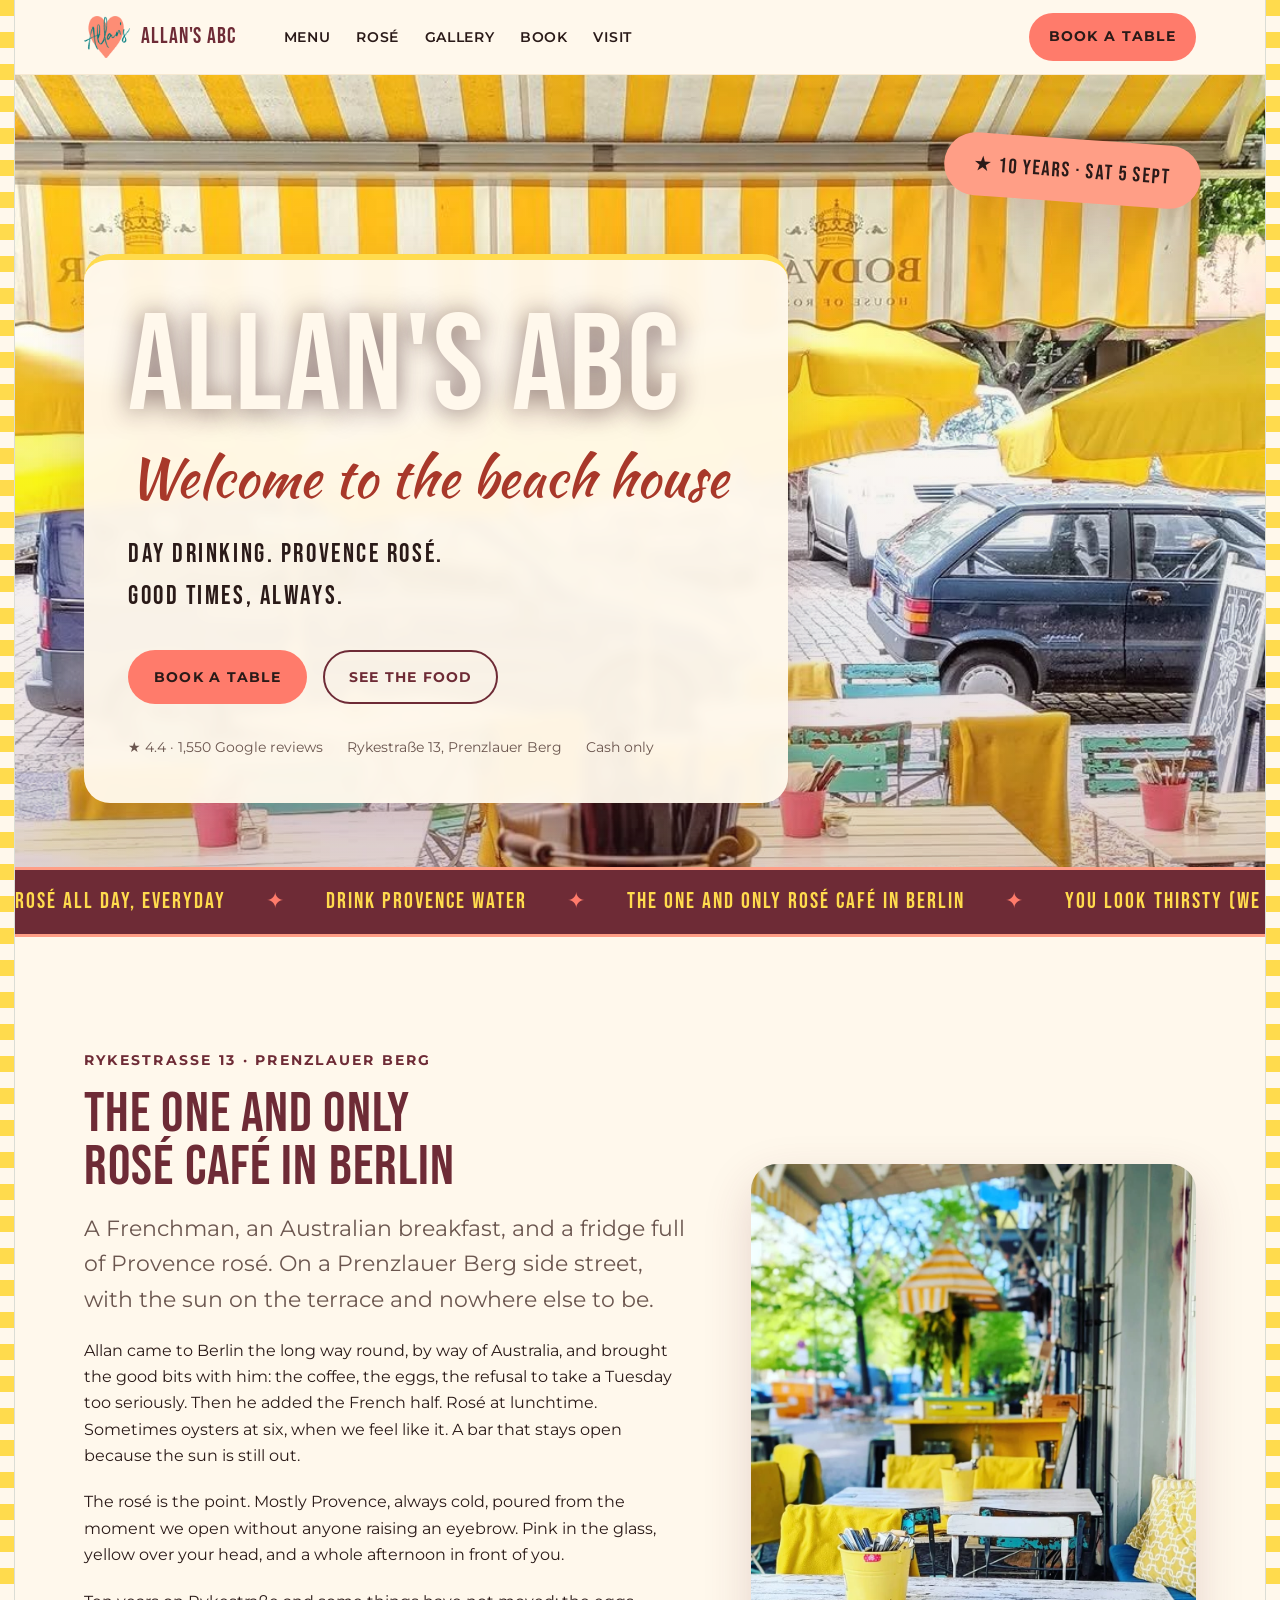
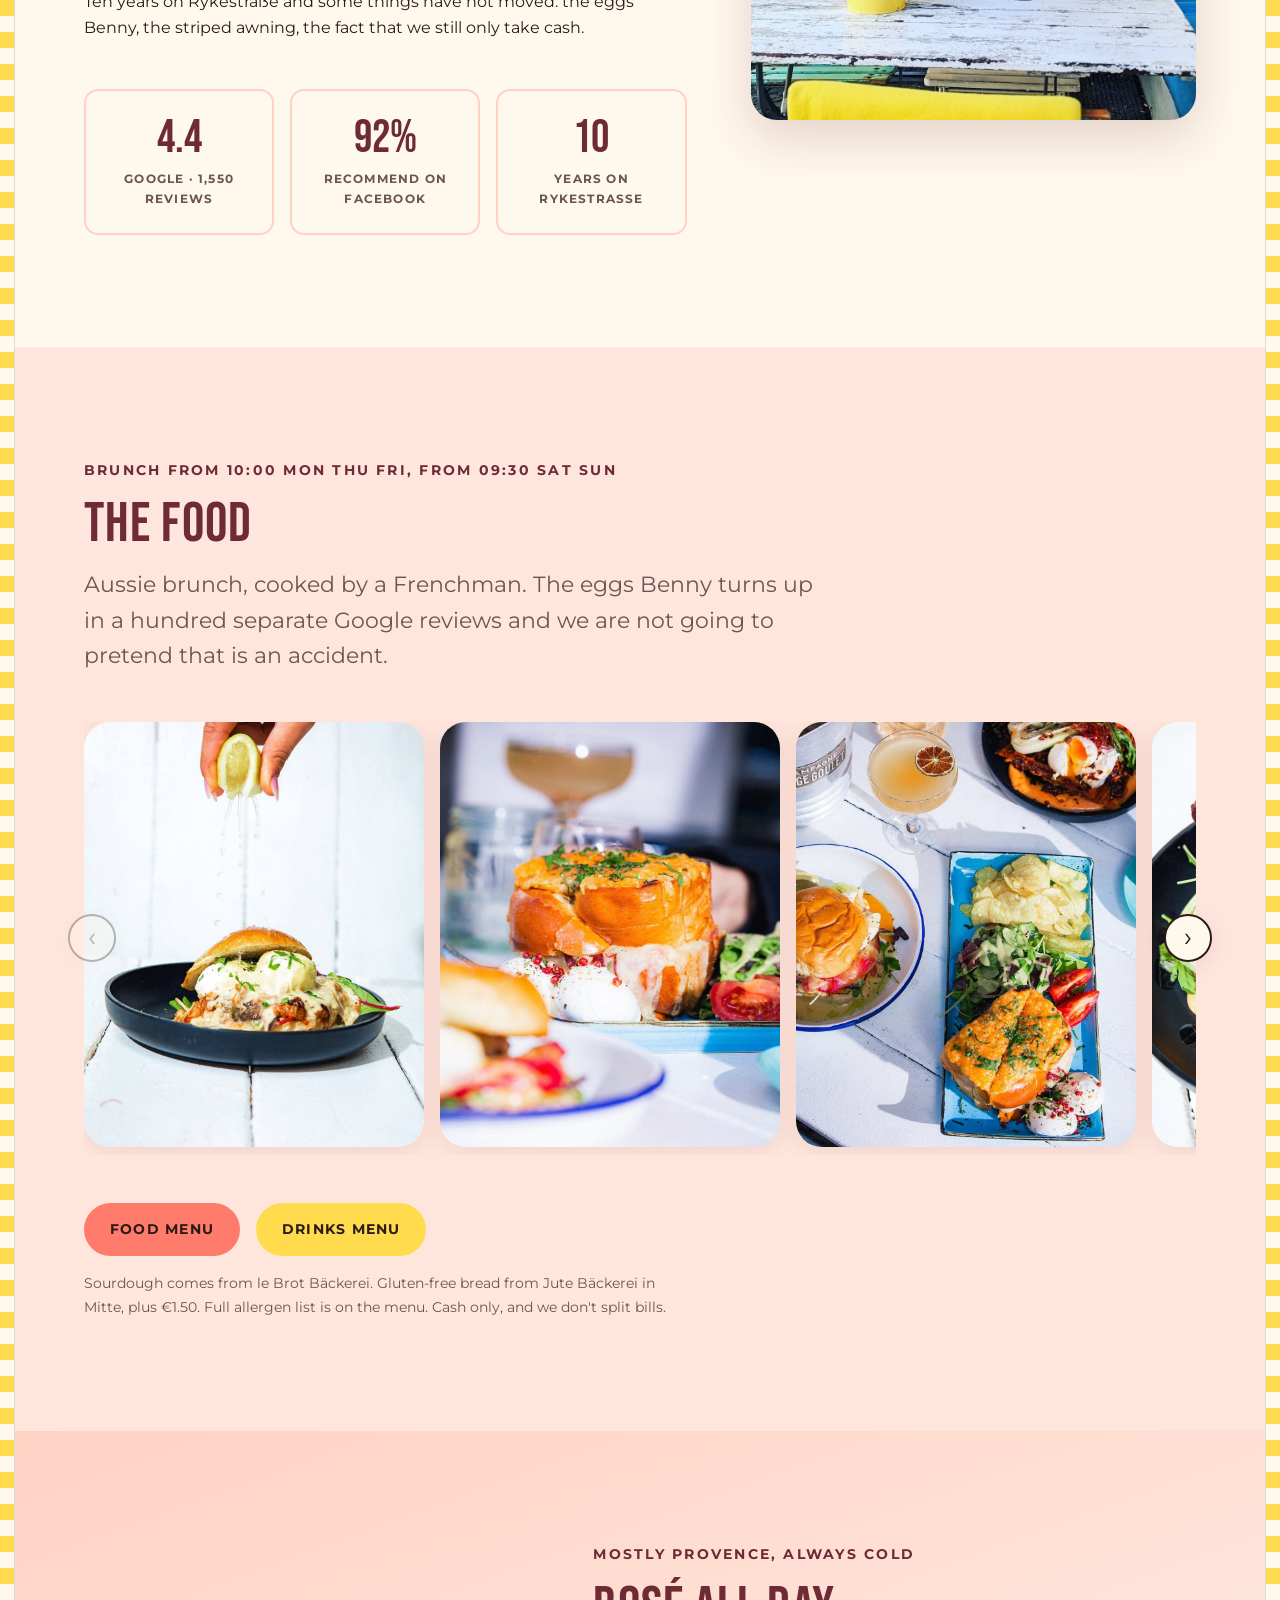
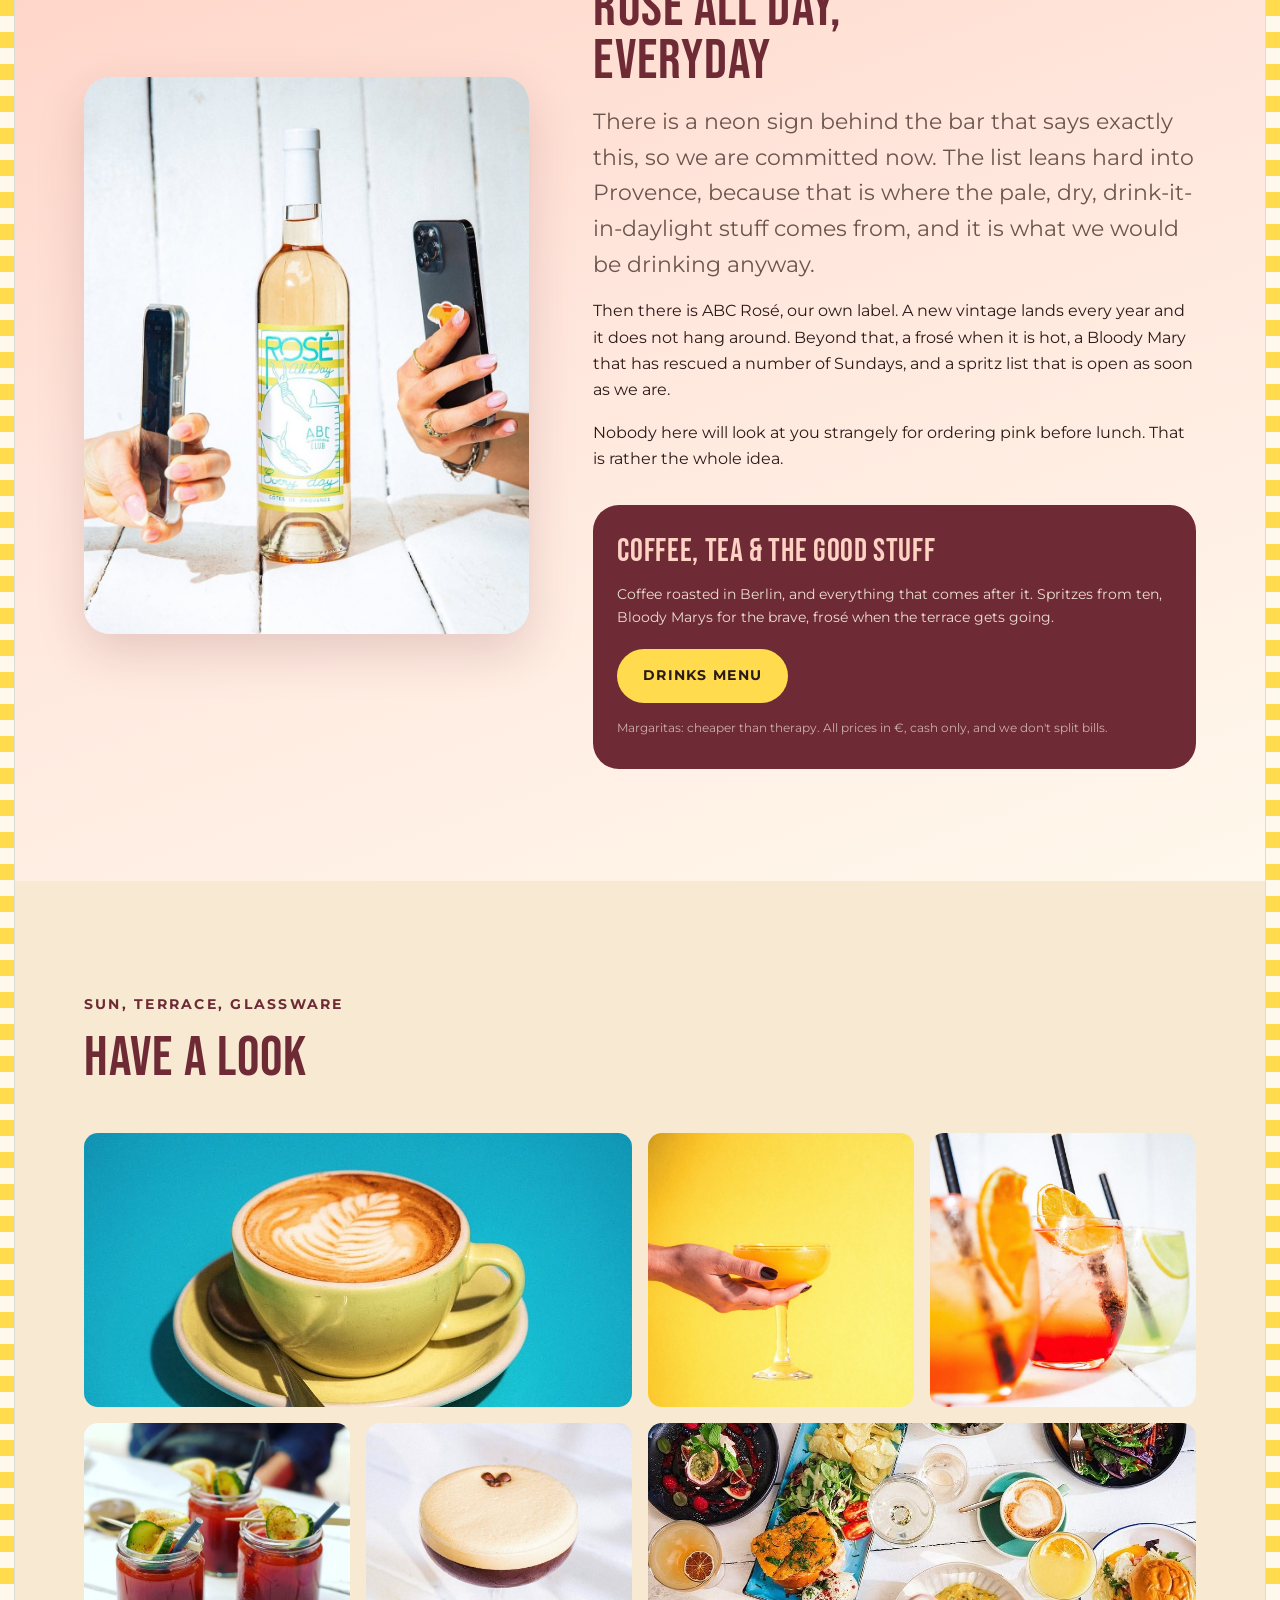
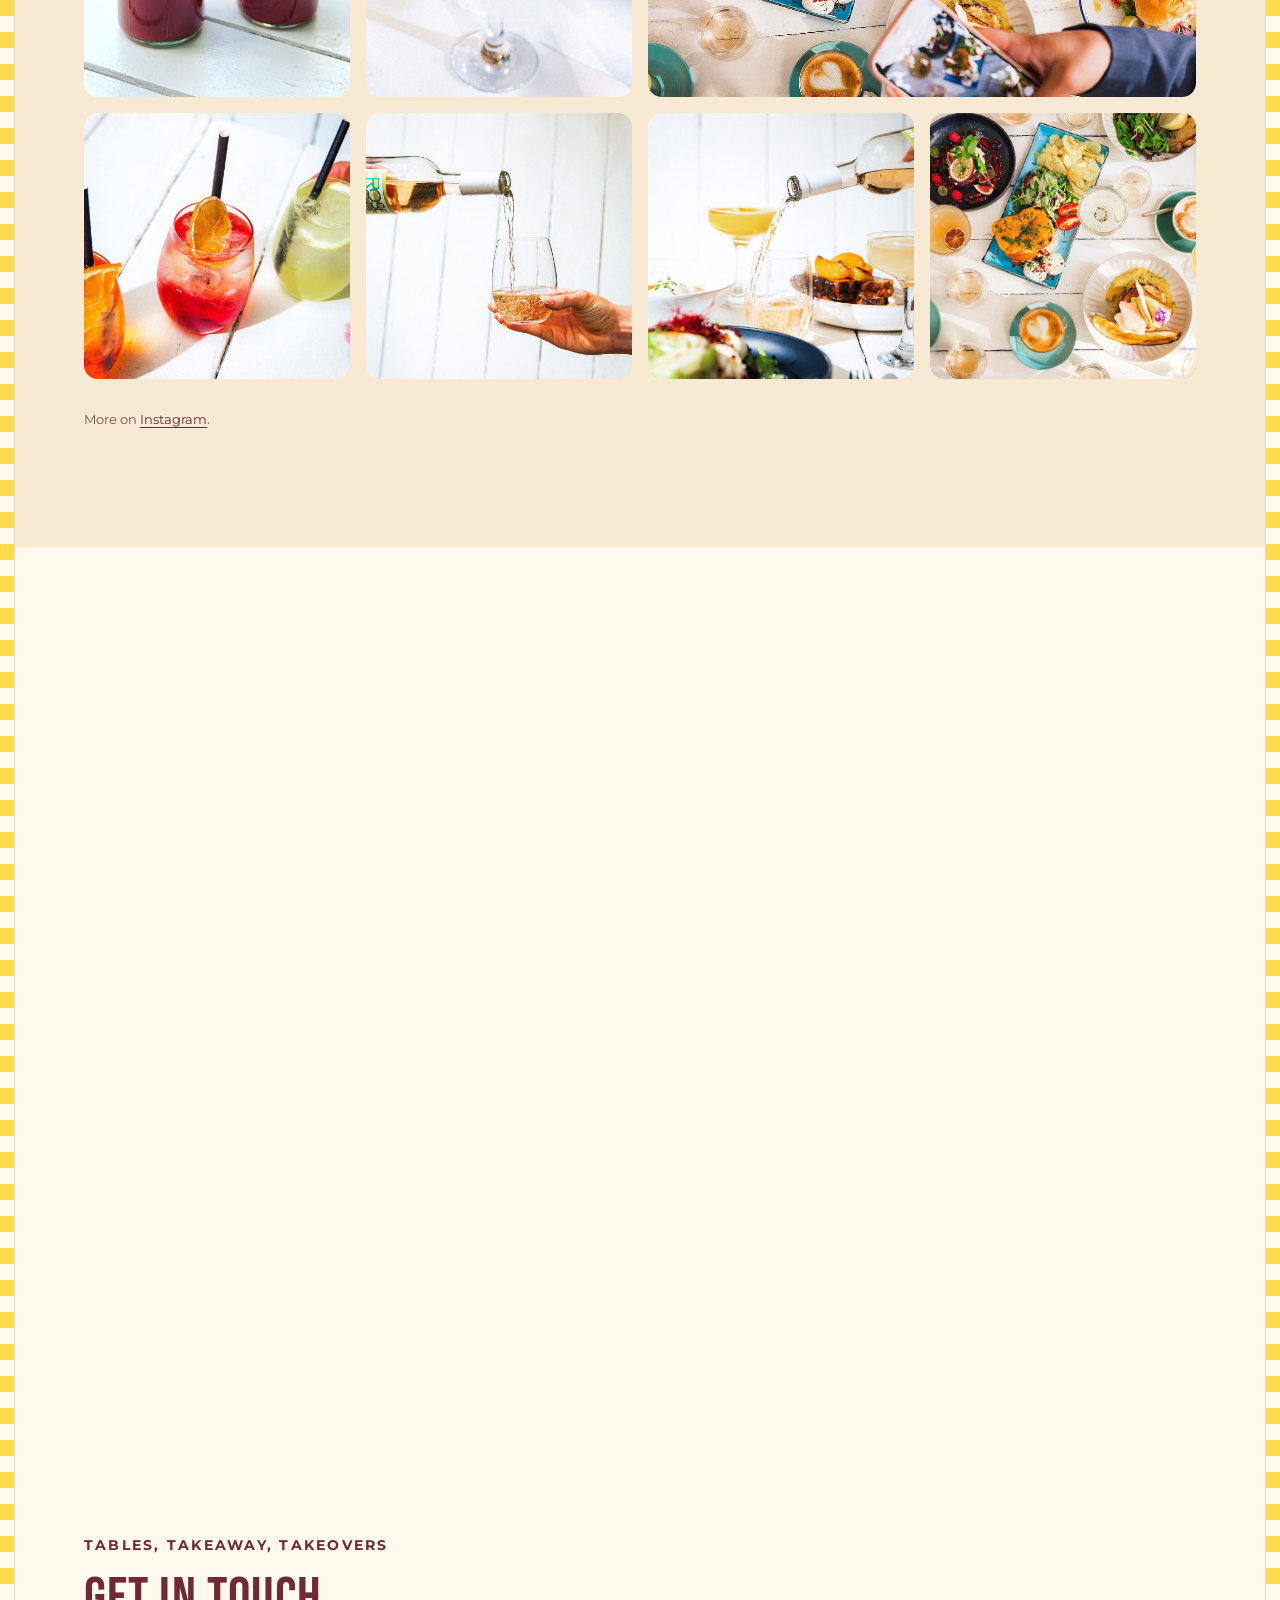
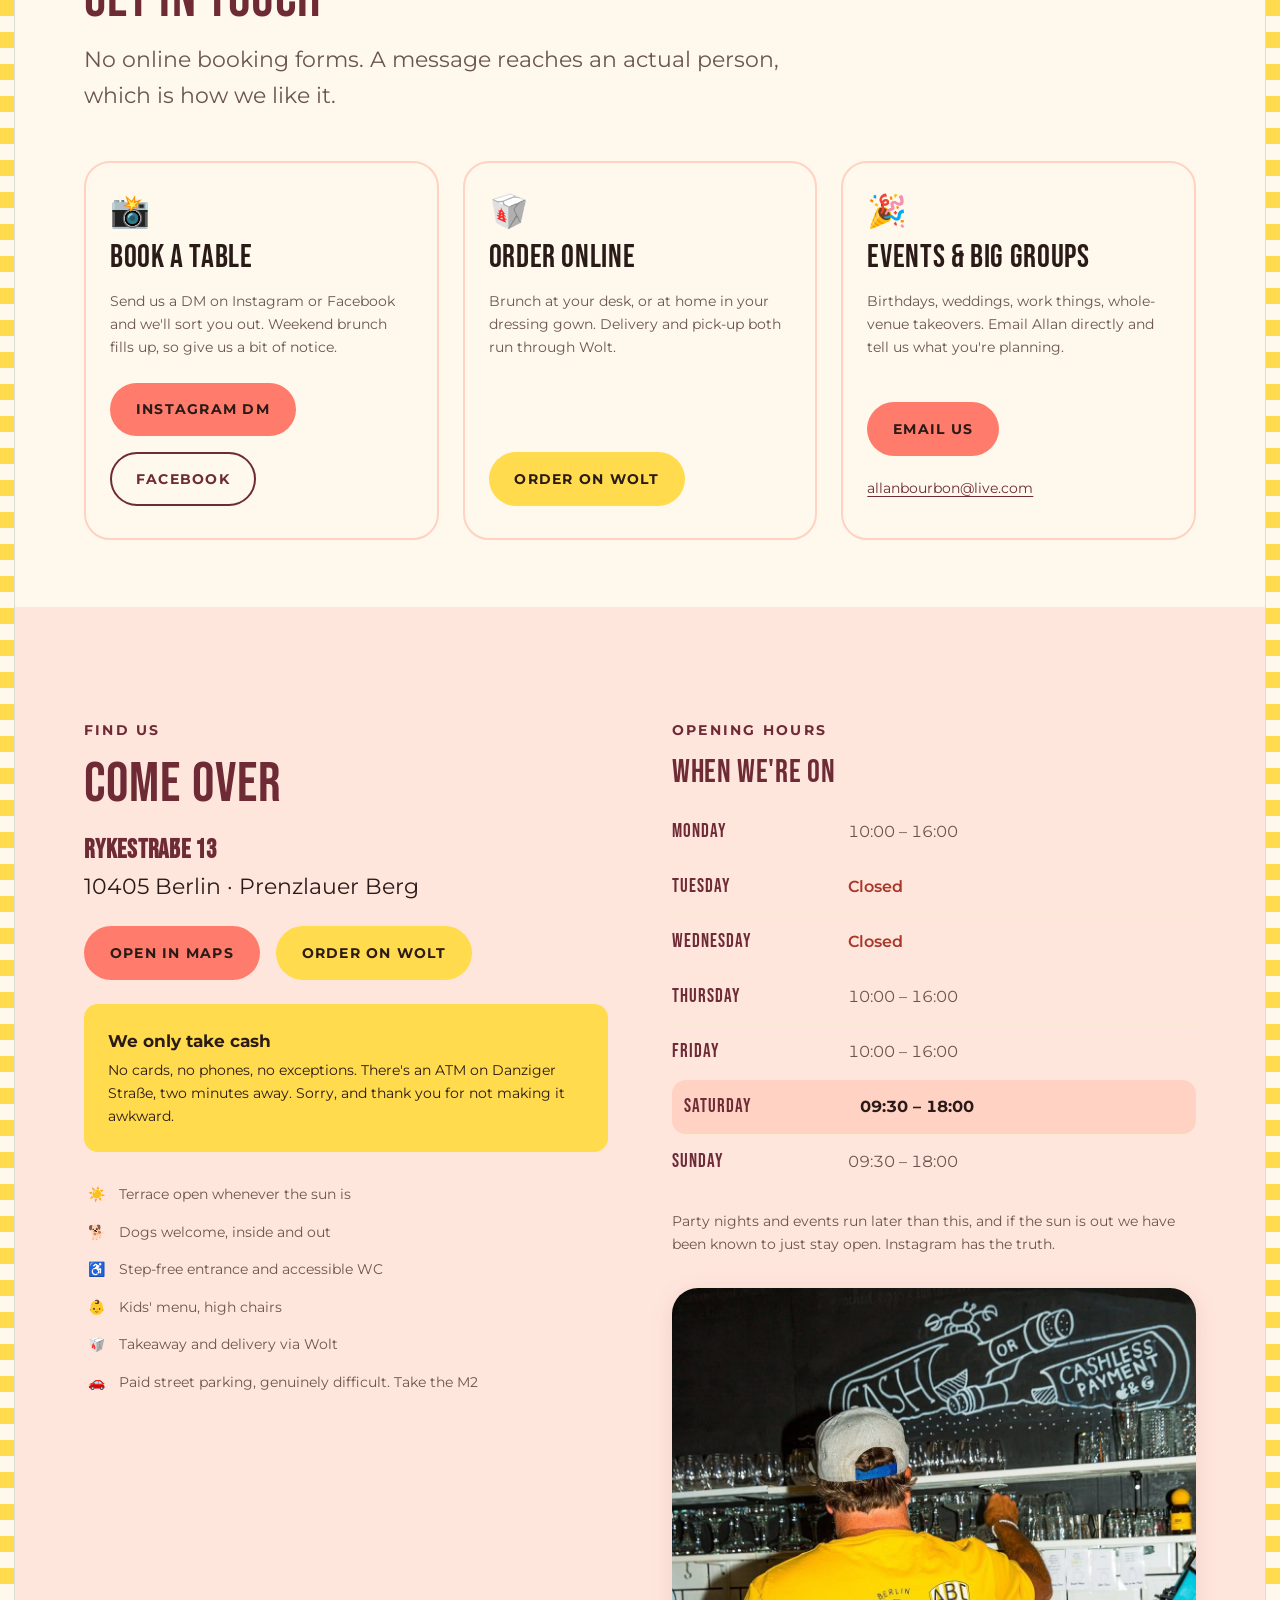
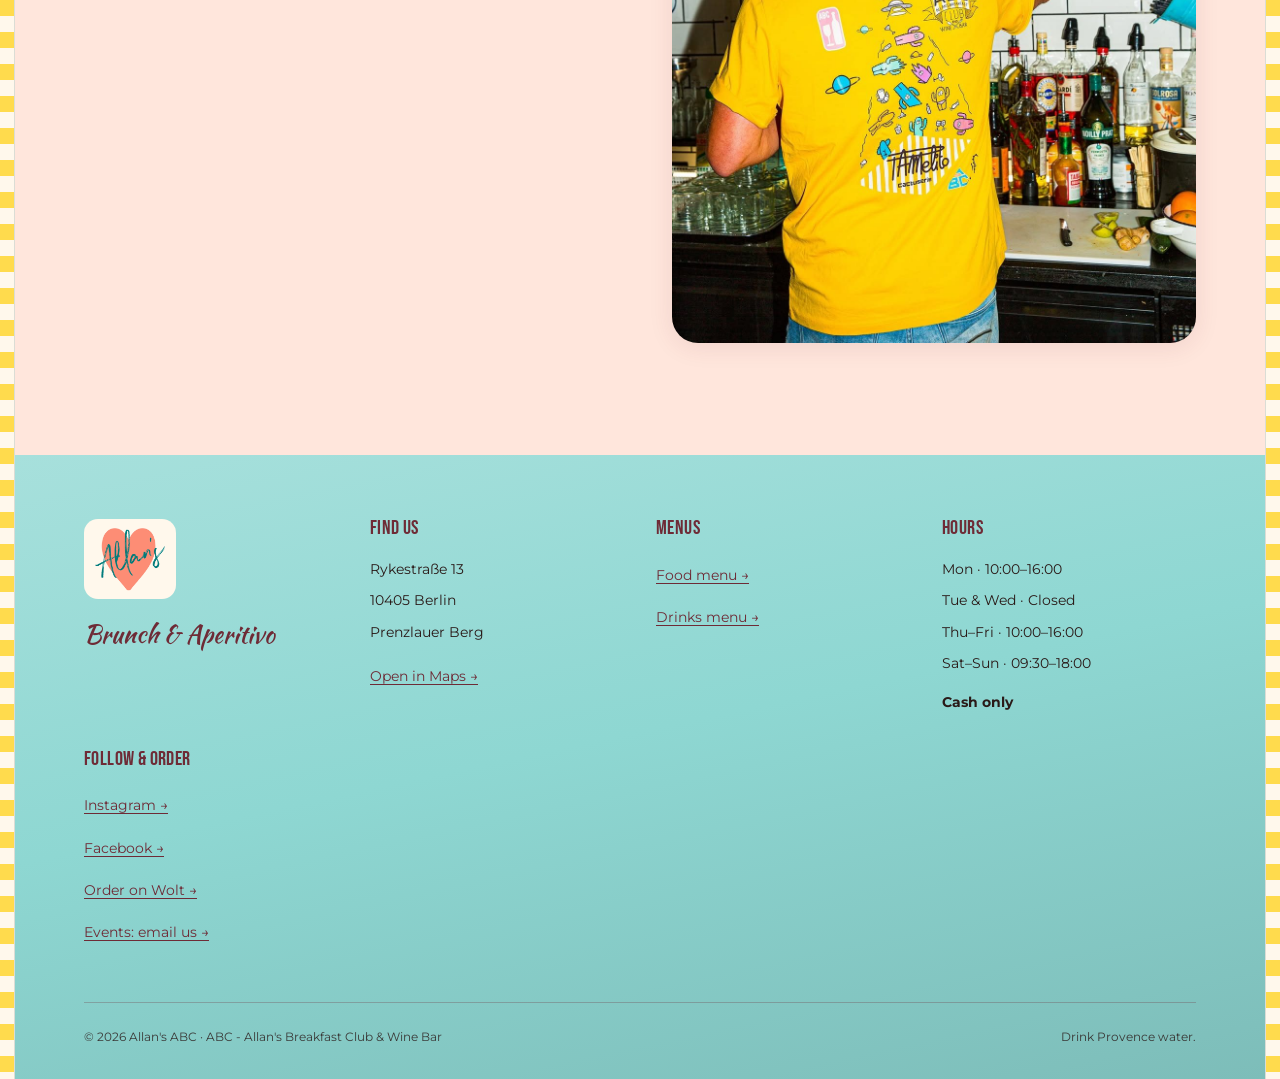
==== site/index.html @ 32c9a0b8 "Keep the events email out of the HTML, and drop the cash-notice emoji The address appeared four time" ====
<!DOCTYPE html>
<html lang="en">
<head>
<meta charset="utf-8">
<meta name="viewport" content="width=device-width, initial-scale=1">
<title>Allan&#39;s ABC · Brunch &amp; Aperitivo, Prenzlauer Berg Berlin</title>
<meta name="description" content="Aussie brunch, French apéro and rosé all day on Rykestraße 13, Prenzlauer Berg. Ten years in Berlin. Bookings via Instagram. Cash only.">
<link rel="canonical" href="https://allansabc.com/">

<meta property="og:type" content="restaurant">
<meta property="og:site_name" content="Allan&#39;s ABC">
<meta property="og:title" content="Allan&#39;s ABC · Brunch &amp; Aperitivo, Berlin">
<meta property="og:description" content="Day drinking. Provence rosé. Good times, always. Rykestraße 13, Prenzlauer Berg.">
<meta property="og:url" content="https://allansabc.com/">
<meta property="og:image" content="https://allansabc.com/assets/img/hero-terrace.jpg">
<meta property="og:locale" content="en_GB">
<meta name="twitter:card" content="summary_large_image">
<meta name="theme-color" content="#8ED7D2">

<link rel="icon" href="assets/logo/favicon.svg" type="image/svg+xml">
<link rel="apple-touch-icon" href="assets/logo/allans-heart-logo.png">

<link rel="preconnect" href="https://fonts.googleapis.com">
<link rel="preconnect" href="https://fonts.gstatic.com" crossorigin>
<link href="https://fonts.googleapis.com/css2?family=Bebas+Neue&family=Kaushan+Script&family=Montserrat:wght@400;600;700&display=swap" rel="stylesheet">

<link rel="stylesheet" href="css/tokens.css">
<link rel="stylesheet" href="css/patterns.css">
<link rel="stylesheet" href="css/main.css">

<!-- Must run before first paint: scroll-reveal styles are scoped to .js so the
     page stays fully readable if JavaScript never arrives. -->
<script>document.documentElement.classList.add('js');</script>

<script type="application/ld+json">
{
  "@context": "https://schema.org",
  "@type": "Restaurant",
  "name": "Allan\u0027s ABC",
  "alternateName": "ABC - Allan\u0027s Breakfast Club \u0026 Wine Bar",
  "description": "Aussie brunch culture crossed with French apéro. Café by day, terrace all summer, in Prenzlauer Berg.",
  "url": "https://allansabc.com/",
  "image": "https://allansabc.com/assets/img/hero-terrace.jpg",
  "servesCuisine": ["Brunch", "Australian", "French", "Mediterranean"],
  "priceRange": "€€",
  "paymentAccepted": "Cash",
  "currenciesAccepted": "EUR",
  "address": {
    "@type": "PostalAddress",
    "streetAddress": "Rykestra\u00dfe 13",
    "addressLocality": "Berlin",
    "postalCode": "10405",
    "addressRegion": "Berlin",
    "addressCountry": "DE"
  },
  "geo": { "@type": "GeoCoordinates", "latitude": 52.5364792, "longitude": 13.4209021 },
  "hasMap": "https://maps.app.goo.gl/R2DY5aFTYUW5iwvm7",
  "acceptsReservations": "https://www.instagram.com/allans_abc/",
  "hasMenu": "https://allansabc.com/assets/menus/allans-abc-food-menu.pdf",
  "potentialAction": {
    "@type": "OrderAction",
    "target": {
      "@type": "EntryPoint",
      "urlTemplate": "https://wolt.com/en/deu/berlin/restaurant/abc-allans-breakfast-club-wine-bar",
      "inLanguage": "en",
      "actionPlatform": ["http://schema.org/DesktopWebPlatform", "http://schema.org/MobileWebPlatform"]
    },
    "deliveryMethod": ["http://purl.org/goodrelations/v1#DeliveryModeOwnFleet", "http://purl.org/goodrelations/v1#DeliveryModePickUp"]
  },
  "sameAs": ["https://www.instagram.com/allans_abc/", "https://www.facebook.com/allansbreakfastclub/"],
  "aggregateRating": {
    "@type": "AggregateRating",
    "ratingValue": "4.4",
    "reviewCount": "1550",
    "bestRating": "5"
  },
  "openingHoursSpecification": [
    { "@type": "OpeningHoursSpecification", "dayOfWeek": "Monday", "opens": "10:00", "closes": "16:00" },
    { "@type": "OpeningHoursSpecification", "dayOfWeek": "Thursday", "opens": "10:00", "closes": "16:00" },
    { "@type": "OpeningHoursSpecification", "dayOfWeek": "Friday", "opens": "10:00", "closes": "16:00" },
    { "@type": "OpeningHoursSpecification", "dayOfWeek": "Saturday", "opens": "09:30", "closes": "18:00" },
    { "@type": "OpeningHoursSpecification", "dayOfWeek": "Sunday", "opens": "09:30", "closes": "18:00" }
  ],
  "amenityFeature": [
    { "@type": "LocationFeatureSpecification", "name": "Outdoor seating", "value": true },
    { "@type": "LocationFeatureSpecification", "name": "Wheelchair accessible", "value": true },
    { "@type": "LocationFeatureSpecification", "name": "Dogs allowed", "value": true }
  ]
}
</script>
</head>

<body>
<a class="skip-link" href="#main">Skip to content</a>


<!-- ============================ HEADER ============================ -->
<header class="header" id="site-header">
  <div class="wrap header__inner">
    <a class="header__logo" href="#top" aria-label="Allan&#39;s ABC, home">
      <img src="assets/logo/allans-heart-logo.png" alt="" width="46" height="41">
      <span class="header__logo-text">Allan&#39;s ABC</span>
    </a>

    <nav class="header__nav" aria-label="Main">
      <ul>
        <li><a href="#brunch">Menu</a></li>
        <li><a href="#rose">Rosé</a></li>
        <li><a href="#gallery">Gallery</a></li>
        <li><a href="#book">Book</a></li>
        <li><a href="#visit">Visit</a></li>
      </ul>
    </nav>

    <button class="nav-toggle" type="button" aria-expanded="false" aria-controls="mobile-nav">
      <span></span>
      <span class="visually-hidden">Menu</span>
    </button>

    <div class="header__cta">
      <a class="btn btn--primary" href="https://www.instagram.com/allans_abc/" target="_blank" rel="noopener">
        <span class="cta-long">Book a table</span><span class="cta-short" aria-hidden="true">Book</span>
      </a>
    </div>
  </div>

  <nav class="mobile-nav" id="mobile-nav" aria-label="Mobile">
    <div class="wrap">
      <ul>
        <li><a href="#brunch">Menu</a></li>
        <li><a href="#rose">Rosé</a></li>
        <li><a href="#gallery">Gallery</a></li>
        <li><a href="#book">Book</a></li>
        <li><a href="#visit">Visit</a></li>
      </ul>
    </div>
  </nav>
</header>

<main id="main">
<span id="top"></span>

<!-- ============================ HERO ============================ -->
<section class="hero">
  <div class="hero__media">
    <img src="assets/img/hero-terrace.jpg" alt="Yellow-and-white parasols over the pavement terrace on a bright day" fetchpriority="high">
  </div>

  <div class="wrap hero__inner">
    <p class="hero__badge">★ 10 years · Sat 5 Sept</p>
    <div class="hero__panel">
      <h1 class="hero__title">Allan&#39;s ABC</h1>
      <p class="hero__script">Welcome to the beach house</p>
      <p class="hero__tagline">Day drinking. Provence rosé.<br>Good times, always.</p>

      <div class="btn-row">
        <a class="btn btn--primary" href="https://www.instagram.com/allans_abc/" target="_blank" rel="noopener">Book a table</a>
        <a class="btn btn--ghost-light" href="assets/menus/allans-abc-food-menu.pdf" target="_blank" rel="noopener">See the food</a>
      </div>

      <p class="hero__meta">
        <span>★ 4.4 · 1,550 Google reviews</span>
        <span>Rykestraße 13, Prenzlauer Berg</span>
        <span>Cash only</span>
      </p>
    </div>
  </div>
</section>

<!-- ============================ MARQUEE ============================ -->
<div class="marquee" aria-hidden="true">
  <div class="marquee__track">
    <span>Rosé all day, everyday</span>
    <span><em>✦</em></span>
    <span>Drink Provence water</span>
    <span><em>✦</em></span>
    <span>The one and only rosé café in Berlin</span>
    <span><em>✦</em></span>
    <span>You look thirsty (we can help)</span>
    <span><em>✦</em></span>
    <span>Day drinking since 2015</span>
    <span><em>✦</em></span>
    <span>Rosé all day, everyday</span>
    <span><em>✦</em></span>
    <span>Drink Provence water</span>
    <span><em>✦</em></span>
    <span>The one and only rosé café in Berlin</span>
    <span><em>✦</em></span>
    <span>You look thirsty (we can help)</span>
    <span><em>✦</em></span>
    <span>Day drinking since 2015</span>
    <span><em>✦</em></span>
  </div>
</div>

<!-- ============================ INTRO ============================ -->
<section class="section" id="about">
  <div class="wrap">
    <div class="intro-grid">
      <div class="intro__body reveal">
        <p class="kicker">Rykestraße 13 · Prenzlauer Berg</p>
        <h2>The one and only<br>rosé café in Berlin</h2>
        <p class="lead" style="margin-top:1rem">A Frenchman, an Australian breakfast, and a fridge full of Provence rosé. On a Prenzlauer Berg side street, with the sun on the terrace and nowhere else to be.</p>
        <p style="margin-top:1.25rem">Allan came to Berlin the long way round, by way of Australia, and brought the good bits with him: the coffee, the eggs, the refusal to take a Tuesday too seriously. Then he added the French half. Rosé at lunchtime. Sometimes oysters at six, when we feel like it. A bar that stays open because the sun is still out.</p>
        <p style="margin-top:1.25rem">The rosé is the point. Mostly Provence, always cold, poured from the moment we open without anyone raising an eyebrow. Pink in the glass, yellow over your head, and a whole afternoon in front of you.</p>
        <p style="margin-top:1.25rem">Ten years on Rykestraße and some things have not moved: the eggs Benny, the striped awning, the fact that we still only take cash.</p>

        <ul class="stats">
          <li class="stat"><span class="stat__num">4.4</span><span class="stat__label">Google · 1,550 reviews</span></li>
          <li class="stat"><span class="stat__num">92%</span><span class="stat__label">Recommend on Facebook</span></li>
          <li class="stat"><span class="stat__num">10</span><span class="stat__label">Years on Rykestraße</span></li>
        </ul>
      </div>

      <figure class="intro__figure reveal">
        <img src="assets/img/exterior-awning.jpg" alt="Yellow chairs and tables set up on the terrace under the trees" loading="lazy">
      </figure>
    </div>
  </div>
</section>

<!-- ============================ MENU ============================ -->
<section class="section section--soft" id="brunch">
  <div class="wrap">
    <div class="section-head reveal">
      <p class="kicker">Brunch from 10:00 Mon Thu Fri, from 09:30 Sat Sun</p>
      <h2>The food</h2>
      <p class="lead">Aussie brunch, cooked by a Frenchman. The eggs Benny turns up in a hundred separate Google reviews and we are not going to pretend that is an accident.</p>
    </div>

    <div class="carousel" data-carousel>
      <button class="carousel__btn carousel__btn--prev" type="button" data-carousel-prev aria-label="Previous photos">
        <span aria-hidden="true">&#8249;</span>
      </button>

      <ul class="carousel__track" data-carousel-track tabindex="0" role="region" aria-label="Food photos, scrollable">
        <li class="carousel__item">
          <img src="assets/img/dish-eggs-benny.jpg" alt="Eggs Benedict with hollandaise and herbs on a dark plate" loading="lazy">
        </li>
        <li class="carousel__item">
          <img src="assets/img/dish-french-toast.jpg" alt="A tall stack of caramelised brioche French toast" loading="lazy">
        </li>
        <li class="carousel__item">
          <img src="assets/img/dish-benny-salmon.jpg" alt="Open salmon sandwiches and a burger with salad and crisps on a blue plate" loading="lazy">
        </li>
        <li class="carousel__item">
          <img src="assets/img/dish-open-toast.jpg" alt="Open toast topped with poached eggs, chilli threads and leaves" loading="lazy">
        </li>
        <li class="carousel__item">
          <img src="assets/img/dish-bowl.jpg" alt="Yoghurt bowl with peach, berries, granola and mint" loading="lazy">
        </li>
        <li class="carousel__item">
          <img src="assets/img/dish-sweet.jpg" alt="Chocolate fondant with berry coulis, figs and passionfruit" loading="lazy">
        </li>
      </ul>

      <button class="carousel__btn carousel__btn--next" type="button" data-carousel-next aria-label="More photos">
        <span aria-hidden="true">&#8250;</span>
      </button>
    </div>

    <div class="menu-cta">
      <a class="btn btn--primary" href="assets/menus/allans-abc-food-menu.pdf" target="_blank" rel="noopener">Food menu</a>
      <a class="btn btn--secondary" href="assets/menus/allans-abc-drinks-menu.pdf" target="_blank" rel="noopener">Drinks menu</a>
    </div>
    <p class="menu-note">Sourdough comes from le Brot Bäckerei. Gluten-free bread from Jute Bäckerei in Mitte, plus €1.50. Full allergen list is on the menu. Cash only, and we don&#39;t split bills.</p>
  </div>
</section>

<!-- ============================ ROSÉ ============================ -->
<section class="section rose" id="rose">
  <div class="wrap">
    <div class="rose-grid">
      <figure class="reveal">
        <img src="assets/img/rose-bottle.jpg" alt="A bottle of ABC Rosé being photographed on a white wooden table" loading="lazy">
      </figure>

      <div class="reveal">
        <p class="kicker">Mostly Provence, always cold</p>
        <h2>Rosé all day,<br>everyday</h2>
        <p class="lead" style="margin-top:1rem">There is a neon sign behind the bar that says exactly this, so we are committed now. The list leans hard into Provence, because that is where the pale, dry, drink-it-in-daylight stuff comes from, and it is what we would be drinking anyway.</p>
        <p style="margin-top:1rem">Then there is ABC Rosé, our own label. A new vintage lands every year and it does not hang around. Beyond that, a frosé when it is hot, a Bloody Mary that has rescued a number of Sundays, and a spritz list that is open as soon as we are.</p>
        <p style="margin-top:1rem">Nobody here will look at you strangely for ordering pink before lunch. That is rather the whole idea.</p>

        <div class="price-board">
          <h3>Coffee, tea &amp; the good stuff</h3>
          <p class="price-board__intro">Coffee roasted in Berlin, and everything that comes after it. Spritzes from ten, Bloody Marys for the brave, frosé when the terrace gets going.</p>
          <div class="btn-row" style="margin-top:1.25rem">
            <a class="btn btn--secondary" href="assets/menus/allans-abc-drinks-menu.pdf" target="_blank" rel="noopener">Drinks menu</a>
          </div>
          <p class="price-board__note">Margaritas: cheaper than therapy. All prices in €, cash only, and we don&#39;t split bills.</p>
        </div>
      </div>
    </div>
  </div>
</section>

<!-- ============================ GALLERY ============================ -->
<section class="section section--sand" id="gallery">
  <div class="wrap">
    <div class="section-head reveal">
      <p class="kicker">Sun, terrace, glassware</p>
      <h2>Have a look</h2>
    </div>

    <div class="gallery reveal">
      <figure><img src="assets/img/g-cappuccino.jpg" alt="Cappuccino with leaf latte art in a yellow cup on a turquoise background" loading="lazy"></figure>
      <figure><img src="assets/img/g-mimosa.jpg" alt="A hand holding a mimosa coupe against a bright yellow background" loading="lazy"></figure>
      <figure><img src="assets/img/g-spritz.jpg" alt="Two orange spritzes with citrus slices on a white table" loading="lazy"></figure>
      <figure><img src="assets/img/g-bloody-mary.jpg" alt="Two Bloody Marys in jars with cucumber and lemon" loading="lazy"></figure>
      <figure><img src="assets/img/g-espresso-martini.jpg" alt="An espresso martini with three coffee beans on top" loading="lazy"></figure>
      <figure><img src="assets/img/g-brunch-spread.jpg" alt="A full brunch table of plates, coffees and glasses seen from above" loading="lazy"></figure>
      <figure><img src="assets/img/g-spritz-trio.jpg" alt="Aperol, Campari and limoncello spritzes lined up in the sun" loading="lazy"></figure>
      <figure><img src="assets/img/g-rose-pour.jpg" alt="Rosé being poured into a glass held up to the light" loading="lazy"></figure>
      <figure><img src="assets/img/g-pouring.jpg" alt="A glass being topped up beside plates of brunch" loading="lazy"></figure>
      <figure><img src="assets/img/g-table.jpg" alt="Brunch plates, coffees and glasses spread across a white wooden table" loading="lazy"></figure>
    </div>

    <p class="gallery-note" style="margin-top:1.5rem;font-size:0.8rem;color:var(--text-muted)">
      More on <a href="https://www.instagram.com/allans_abc/" target="_blank" rel="noopener">Instagram</a>.
    </p>
  </div>
</section>

<!-- ============================ EVENT ============================ -->
<section class="section" id="event">
  <div class="wrap">
    <article class="event reveal">
      <div class="event__media">
        <img src="assets/img/team-cheers.jpg" alt="Two of the team laughing together behind the bar with drinks in hand" loading="lazy">
      </div>
      <div class="event__body">
        <p class="event__date">Saturday 5 September · 11:00–20:00</p>
        <h2>Ten years of Allan&#39;s</h2>
        <p>A decade on Rykestraße. Doors at eleven, open till eight. Food, a great deal of rosé, records, and everyone who has kept the place going since 2015.</p>
        <p style="font-family:var(--font-script);font-size:1.5rem;color:var(--abc-coral)">Book your spot or just drop by.</p>
        <div class="btn-row">
          <a class="btn btn--secondary" href="https://www.instagram.com/allans_abc/" target="_blank" rel="noopener">Save your spot</a>
        </div>
      </div>
    </article>
  </div>
</section>

<!-- ============================ BOOK / ORDER / EVENTS ============================ -->
<section class="section section--tight" id="book">
  <div class="wrap">
    <div class="section-head reveal">
      <p class="kicker">Tables, takeaway, takeovers</p>
      <h2>Get in touch</h2>
      <p class="lead">No online booking forms. A message reaches an actual person, which is how we like it.</p>
    </div>

    <ul class="actions">
      <li class="action reveal">
        <span class="action__icon" aria-hidden="true">📸</span>
        <h3>Book a table</h3>
        <p>Send us a DM on Instagram or Facebook and we&#39;ll sort you out. Weekend brunch fills up, so give us a bit of notice.</p>
        <div class="btn-row">
          <a class="btn btn--primary" href="https://www.instagram.com/allans_abc/" target="_blank" rel="noopener">Instagram DM</a>
          <a class="btn btn--ghost" href="https://www.facebook.com/allansbreakfastclub/" target="_blank" rel="noopener">Facebook</a>
        </div>
      </li>
      <li class="action reveal">
        <span class="action__icon" aria-hidden="true">🥡</span>
        <h3>Order online</h3>
        <p>Brunch at your desk, or at home in your dressing gown. Delivery and pick-up both run through Wolt.</p>
        <div class="btn-row">
          <a class="btn btn--secondary" href="https://wolt.com/en/deu/berlin/restaurant/abc-allans-breakfast-club-wine-bar" target="_blank" rel="noopener">Order on Wolt</a>
        </div>
      </li>
      <li class="action reveal">
        <span class="action__icon" aria-hidden="true">🎉</span>
        <h3>Events &amp; big groups</h3>
        <p>Birthdays, weddings, work things, whole-venue takeovers. Email Allan directly and tell us what you&#39;re planning.</p>
        <div class="btn-row">
          <a class="btn btn--primary" href="https://www.instagram.com/allans_abc/" target="_blank" rel="noopener"
             data-email-a="t92YuUmdpxGQu9" data-email-b="mYyV3bi5WYsxWY"
             data-email-subject="Event%20enquiry%20at%20Allan%27s%20ABC" data-email-body="Hi%20Allan%2C%0A%0AI%27d%20like%20to%20ask%20about%20an%20event%20at%20Allan%27s%20ABC.%0A%0ADate%3A%0ANumber%20of%20guests%3A%0AWhat%20we%27re%20celebrating%3A%0A%0AThanks%21%0A">Email us</a>
        </div>
        <p class="action__note">
          <a href="https://www.instagram.com/allans_abc/" target="_blank" rel="noopener"
             data-email-a="t92YuUmdpxGQu9" data-email-b="mYyV3bi5WYsxWY"
             data-email-text>Message us on Instagram</a>
        </p>
      </li>
    </ul>
  </div>
</section>

<!-- ============================ VISIT ============================ -->
<section class="section section--soft" id="visit">
  <div class="wrap">
    <div class="visit-grid">
      <div class="reveal">
        <p class="kicker">Find us</p>
        <h2>Come over</h2>

        <address class="address" style="margin-top:1.25rem">
          <strong>Rykestraße 13</strong>
          10405 Berlin · Prenzlauer Berg
        </address>

        <div class="btn-row" style="margin-top:1.5rem">
          <a class="btn btn--primary" href="https://maps.app.goo.gl/R2DY5aFTYUW5iwvm7" target="_blank" rel="noopener">Open in Maps</a>
          <a class="btn btn--secondary" href="https://wolt.com/en/deu/berlin/restaurant/abc-allans-breakfast-club-wine-bar" target="_blank" rel="noopener">Order on Wolt</a>
        </div>

        <div class="notice">
          <div>
            <strong>We only take cash</strong>
            <p>No cards, no phones, no exceptions. There&#39;s an ATM on Danziger Straße, two minutes away. Sorry, and thank you for not making it awkward.</p>
          </div>
        </div>

        <ul class="info-list">
          <li><span aria-hidden="true">☀️</span><span>Terrace open whenever the sun is</span></li>
          <li><span aria-hidden="true">🐕</span><span>Dogs welcome, inside and out</span></li>
          <li><span aria-hidden="true">♿</span><span>Step-free entrance and accessible WC</span></li>
          <li><span aria-hidden="true">👶</span><span>Kids&#39; menu, high chairs</span></li>
          <li><span aria-hidden="true">🥡</span><span>Takeaway and delivery via Wolt</span></li>
          <li><span aria-hidden="true">🚗</span><span>Paid street parking, genuinely difficult. Take the M2</span></li>
        </ul>
      </div>

      <div class="reveal">
        <p class="kicker">Opening hours</p>
        <h3 style="margin-bottom:.5rem">When we're on</h3>

        <div class="hours" id="hours">
          <div class="hours__row" data-day="1"><span class="hours__day">Monday</span><span class="hours__time">10:00 – 16:00</span></div>
          <div class="hours__row is-closed" data-day="2"><span class="hours__day">Tuesday</span><span class="hours__time">Closed</span></div>
          <div class="hours__row is-closed" data-day="3"><span class="hours__day">Wednesday</span><span class="hours__time">Closed</span></div>
          <div class="hours__row" data-day="4"><span class="hours__day">Thursday</span><span class="hours__time">10:00 – 16:00</span></div>
          <div class="hours__row" data-day="5"><span class="hours__day">Friday</span><span class="hours__time">10:00 – 16:00</span></div>
          <div class="hours__row" data-day="6"><span class="hours__day">Saturday</span><span class="hours__time">09:30 – 18:00</span></div>
          <div class="hours__row" data-day="0"><span class="hours__day">Sunday</span><span class="hours__time">09:30 – 18:00</span></div>
        </div>

        <p style="margin-top:1.25rem;font-size:0.875rem;color:var(--text-muted)">Party nights and events run later than this, and if the sun is out we have been known to just stay open. Instagram has the truth.</p>

        <figure style="margin-top:2rem;border-radius:var(--radius-lg);overflow:hidden;box-shadow:var(--shadow)">
          <img src="assets/img/bar-cash.jpg" alt="Behind the bar, with a hand-painted cash payment sign on the wall" loading="lazy">
        </figure>
      </div>
    </div>
  </div>
</section>
</main>

<!-- ============================ FOOTER ============================ -->
<footer class="footer">
  <div class="wrap">
    <div class="footer__grid">
      <div class="footer__logo">
        <img src="assets/logo/allans-heart-logo.png" alt="Allan&#39;s ABC" width="92" height="82" loading="lazy">
        <p class="footer__tagline">Brunch &amp; Aperitivo</p>
      </div>

      <div>
        <h3>Find us</h3>
        <ul>
          <li>Rykestraße 13</li>
          <li>10405 Berlin</li>
          <li>Prenzlauer Berg</li>
          <li style="margin-top:.5rem"><a href="https://maps.app.goo.gl/R2DY5aFTYUW5iwvm7" target="_blank" rel="noopener">Open in Maps →</a></li>
        </ul>
      </div>

      <div>
        <h3>Menus</h3>
        <ul>
          <li><a href="assets/menus/allans-abc-food-menu.pdf" target="_blank" rel="noopener">Food menu →</a></li>
          <li><a href="assets/menus/allans-abc-drinks-menu.pdf" target="_blank" rel="noopener">Drinks menu →</a></li>
        </ul>
      </div>

      <div>
        <h3>Hours</h3>
        <ul>
          <li>Mon · 10:00–16:00</li>
          <li>Tue &amp; Wed · Closed</li>
          <li>Thu–Fri · 10:00–16:00</li>
          <li>Sat–Sun · 09:30–18:00</li>
          <li style="margin-top:.5rem"><strong>Cash only</strong></li>
        </ul>
      </div>

      <div>
        <h3>Follow &amp; order</h3>
        <ul>
          <li><a href="https://www.instagram.com/allans_abc/" target="_blank" rel="noopener">Instagram →</a></li>
          <li><a href="https://www.facebook.com/allansbreakfastclub/" target="_blank" rel="noopener">Facebook →</a></li>
          <li><a href="https://wolt.com/en/deu/berlin/restaurant/abc-allans-breakfast-club-wine-bar" target="_blank" rel="noopener">Order on Wolt →</a></li>
          <li><a href="https://www.instagram.com/allans_abc/" target="_blank" rel="noopener"
                 data-email-a="t92YuUmdpxGQu9" data-email-b="mYyV3bi5WYsxWY"
                 data-email-subject="Event%20enquiry%20at%20Allan%27s%20ABC" data-email-body="Hi%20Allan%2C%0A%0AI%27d%20like%20to%20ask%20about%20an%20event%20at%20Allan%27s%20ABC.%0A%0ADate%3A%0ANumber%20of%20guests%3A%0AWhat%20we%27re%20celebrating%3A%0A%0AThanks%21%0A">Events: email us →</a></li>
        </ul>
      </div>
    </div>

    <div class="footer__bottom">
      <p>© <span id="year">2026</span> Allan&#39;s ABC · ABC - Allan&#39;s Breakfast Club &amp; Wine Bar</p>
      <p>Drink Provence water.</p>
    </div>
  </div>
</footer>

<script src="js/main.js" defer></script>
</body>
</html>
---- site/css/tokens.css ----
/* ==========================================================================
   Allan's ABC — design tokens
   Single source of truth for colour, type and spacing.
   Values traced to brand/BRAND.md. Change here, the whole site follows.

   PALETTE DIRECTION: Provence rosé. Salmon pink, awning yellow and
   sun-bleached cream, with a wine dark instead of a near-black. The logo's
   turquoise survives as an accent, not as a lead colour.
   ========================================================================== */

:root {
  /* --- Core palette --- */
  --abc-cream:  #FFF8EC;   /* sun-bleached linen. Never pure white.          */
  --abc-sand:   #F7E9D2;   /* warmer ground, borders, alternating sections   */
  --abc-blush:  #FFE6DC;   /* palest rosé, section grounds                   */
  --abc-rose:   #FFD2C4;   /* rosé in the glass                              */
  --abc-salmon: #FF9E86;   /* the everyday pink                              */
  --abc-coral:  #FF7B6B;   /* the brand board's coral. Buttons, the heart.   */
  --abc-yellow: #FFDB4D;   /* the awning                                     */
  --abc-wine:   #6E2B36;   /* the dark. A rosé bottle in shadow.             */
  --abc-ink:    #2A1A18;   /* warm near-black, never neutral grey            */

  /* Kept from the original brand board. Now an accent only: it is the colour
     of the logo script and the bar's paintwork, but it no longer leads. */
  --abc-teal:      #00928A;
  --abc-teal-dark: #00706A;

  /* Sun-faded aqua, the colour of the bar's paintwork after a summer. Used as
     a gradient on the header and footer so the page opens and closes on water
     rather than on a flat block.
       ink  on aqua-deep = 7.82:1     wine on aqua-deep = 4.78:1
     Do not push the ramp darker than aqua-deep: wine drops below 4.5:1. */
  --abc-aqua:       #8ED7D2;
  --abc-aqua-light: #A7E0DC;
  --abc-aqua-deep:  #7DBDB9;

  /* --- Derived support tones --- */
  --abc-coral-dark:  #D9503F;   /* decorative / large only on cream (3.85:1) */
  --abc-terracotta:  #A8382A;   /* link hover, 6.09:1 on cream               */
  --abc-yellow-dark: #EDB92C;
  --abc-wine-dark:   #4A1C24;
  --abc-ink-muted:   #6B564F;

  /* --- Semantic roles ---
     Text colours are pre-vetted for contrast. Use these, not the raw palette,
     for anything that carries words. See BRAND.md §1.4. */
  --bg:            var(--abc-cream);
  --bg-alt:        var(--abc-blush);
  --bg-invert:     var(--abc-wine);
  --text:          var(--abc-ink);          /* 15.79:1 on cream */
  --text-muted:    var(--abc-ink-muted);    /*  6.48:1 on cream */
  --text-invert:   var(--abc-cream);        /*  9.65:1 on wine  */
  --link:          var(--abc-wine);         /*  9.65:1 on cream */
  --link-hover:    var(--abc-terracotta);   /*  6.09:1 on cream */
  --rule:          var(--abc-sand);
  --kicker:        var(--abc-wine);         /*  9.65:1 on cream */

  /* Buttons. Ink on every one: coral 6.59, salmon 8.33, yellow 12.30.
     Light text on any of these fails, so never use it. */
  --btn-primary-bg:       var(--abc-coral);
  --btn-primary-bg-hover: var(--abc-salmon);
  --btn-primary-text:     var(--abc-ink);
  --btn-secondary-bg:     var(--abc-yellow);
  --btn-secondary-text:   var(--abc-ink);

  /* Header and footer both run the aqua gradient, so the page is bracketed by
     the same colour top and bottom. Text on them is ink; headings and links
     are wine. Both clear AA at the darkest end of the ramp.
     Swap --footer-grad for a flat colour if you ever want one; vetted flats,
     all with ink text: coral 6.59, salmon 8.33, yellow 12.30, blush 13.98. */
  --header-grad: linear-gradient(180deg, var(--abc-aqua-light), var(--abc-aqua));
  --footer-grad: linear-gradient(168deg,
                   var(--abc-aqua-light) 0%,
                   var(--abc-aqua) 46%,
                   var(--abc-aqua-deep) 100%);
  --footer-text: var(--abc-ink);

  /* --- Typography ---
     Bebas Neue for display, Montserrat for body: the pairing from the client's
     brand board. Fraunces was tried in its place and reverted; the condensed
     grotesque suits the shouty, all-caps voice better than a serif did.
     Amalfi Coast (the board's script) is commercial and not on Google Fonts,
     so Kaushan Script stands in for it. */
  --font-display: "Bebas Neue", "Oswald", Impact, sans-serif;
  --font-script:  "Kaushan Script", "Brush Script MT", cursive; /* for Amalfi Coast */
  --font-body:    "Montserrat", -apple-system, BlinkMacSystemFont, "Segoe UI", sans-serif;

  /* Fluid scale. Bebas is narrow, so display sizes run large by design. */
  --fs-hero:  clamp(3.25rem, 11vw, 8.5rem);
  --fs-h1:    clamp(2.5rem, 7vw, 5rem);
  --fs-h2:    clamp(2rem, 5vw, 3.5rem);
  --fs-h3:    clamp(1.4rem, 3vw, 2rem);
  --fs-lead:  clamp(1.05rem, 1.9vw, 1.35rem);
  --fs-body:  1rem;
  --fs-small: 0.875rem;
  --fs-micro: 0.75rem;

  /* Bebas is drawn tall and narrow: it needs open tracking and tight leading
     or a heading reads as one solid block. */
  --ls-display: 0.02em;
  --lh-display: 0.95;
  --lh-body:    1.65;

  /* --- Space (8px base) --- */
  --sp-1: 0.5rem;  --sp-2: 1rem;    --sp-3: 1.5rem;  --sp-4: 2rem;
  --sp-5: 3rem;    --sp-6: 4rem;    --sp-7: 6rem;    --sp-8: 8rem;

  --section-y: clamp(3.5rem, 9vw, 7rem);
  --gutter:    clamp(1.25rem, 5vw, 4rem);
  --maxw:      1240px;
  --maxw-text: 68ch;

  /* Width of the striped awning frame running down each side of the page. */
  --frame:      clamp(7px, 1.1vw, 15px);
  --frame-band: clamp(9px, 1.3vw, 16px);

  /* --- Form --- */
  --radius:    14px;
  --radius-lg: 26px;
  --radius-pill: 999px;
  --shadow:    0 4px 24px rgba(110, 43, 54, 0.10);
  --shadow-lg: 0 18px 48px rgba(110, 43, 54, 0.18);
  --ease:      cubic-bezier(0.22, 1, 0.36, 1);
}

@media (prefers-reduced-motion: reduce) {
  *, *::before, *::after {
    animation-duration: 0.01ms !important;
    animation-iteration-count: 1 !important;
    transition-duration: 0.01ms !important;
    scroll-behavior: auto !important;
  }
}
---- site/css/patterns.css ----
/* ==========================================================================
   Allan's ABC — brand patterns
   The three motifs from the brand board, as CSS/SVG. No image requests.
   ========================================================================== */

/* --- 1. Awning stripes -----------------------------------------------------
   The yellow-and-white awning over the terrace. 24px bands at 90deg.
   Used as a section top-cap and on the "takeaway" motifs. */
.stripes {
  background-image: repeating-linear-gradient(
    90deg,
    var(--abc-yellow) 0,
    var(--abc-yellow) 24px,
    var(--abc-cream) 24px,
    var(--abc-cream) 48px
  );
}

.stripe-cap {
  height: 14px;
  background-image: repeating-linear-gradient(
    90deg,
    var(--abc-yellow) 0,
    var(--abc-yellow) 24px,
    var(--abc-cream) 24px,
    var(--abc-cream) 48px
  );
}

/* Diagonal variant for the anniversary ribbon. */
.stripes-diag {
  background-image: repeating-linear-gradient(
    -45deg,
    var(--abc-yellow) 0,
    var(--abc-yellow) 18px,
    var(--abc-cream) 18px,
    var(--abc-cream) 36px
  );
}

/* --- 2. Fish ---------------------------------------------------------------
   Teal outline fish, tiled. Sits behind the Bondi Fish Evening section at
   low opacity so it never competes with the text over it. */
.pattern-fish::before {
  content: "";
  position: absolute;
  inset: 0;
  pointer-events: none;
  opacity: 0.13;
  background-repeat: repeat;
  background-size: 180px 120px;
  background-image: url("data:image/svg+xml,%3Csvg xmlns='http://www.w3.org/2000/svg' width='180' height='120' viewBox='0 0 180 120'%3E%3Cg fill='none' stroke='%23FFF7E6' stroke-width='2.2' stroke-linecap='round' stroke-linejoin='round'%3E%3Cpath d='M18 40c14-13 34-13 46 0 12 13 8 26-6 32-16 7-32 2-40-10-2-3-2-9 0-22z'/%3E%3Cpath d='M64 40c6-5 13-8 20-9-3 8-3 17 0 25-7-1-14-4-20-9'/%3E%3Ccircle cx='32' cy='42' r='2.6' fill='%23FFF7E6' stroke='none'/%3E%3Cpath d='M30 60c8 5 18 5 26 0'/%3E%3Cpath d='M108 88c12-11 29-11 39 0 10 11 7 22-5 27-13 6-27 2-34-8-2-3-2-8 0-19z'/%3E%3Cpath d='M147 88c5-4 11-7 17-8-3 7-3 15 0 22-6-1-12-4-17-8'/%3E%3Ccircle cx='120' cy='90' r='2.2' fill='%23FFF7E6' stroke='none'/%3E%3Cpath d='M118 105c7 4 15 4 22 0'/%3E%3C/g%3E%3C/svg%3E");
}

/* --- 3. Scallop / wave -----------------------------------------------------
   The sea edge. Sits at the boundary between a coloured section and the
   cream page so the join reads as water rather than a hard rule. */
.wave-divider {
  display: block;
  width: 100%;
  height: clamp(28px, 4vw, 52px);
  color: inherit;
}

.wave-divider svg {
  display: block;
  width: 100%;
  height: 100%;
}
---- site/css/main.css ----
/* ==========================================================================
   Allan's ABC — allansabc.com
   Layout + components. Colour/type values live in tokens.css.
   ========================================================================== */

/* --- Reset ---------------------------------------------------------------- */
*, *::before, *::after { box-sizing: border-box; }
* { margin: 0; }
html { -webkit-text-size-adjust: 100%; scroll-behavior: smooth; }

/* --- The awning frame ------------------------------------------------------
   A striped band down the left and right edge of every page, in the same
   yellow-and-cream as the awning over the terrace.

   It works by painting the stripes on <html> and insetting <body> with a
   margin, so the stripes show through in the gap. That keeps them behind
   everything, full height at any page length, with no fixed positioning to go
   wrong on iOS and no extra elements in the markup.

   Bands run across the strip (horizontally) rather than along it, which is how
   the trim on a real awning reads. */
html {
  background-color: var(--abc-cream);
  background-image: repeating-linear-gradient(
    180deg,
    var(--abc-yellow) 0,
    var(--abc-yellow) var(--frame-band),
    var(--abc-cream) var(--frame-band),
    var(--abc-cream) calc(var(--frame-band) * 2)
  );
}

body {
  font-family: var(--font-body);
  font-size: var(--fs-body);
  line-height: var(--lh-body);
  color: var(--text);
  background: var(--bg);
  -webkit-font-smoothing: antialiased;
  overflow-x: hidden;
  margin-inline: var(--frame);
  /* Hairlines stop the cream page bleeding into the cream stripes, so the
     frame keeps a crisp edge on both. */
  border-inline: 1px solid rgba(6, 60, 70, 0.14);
  min-height: 100vh;
}
img, picture, svg { display: block; max-width: 100%; height: auto; }
a { color: var(--link); text-decoration-thickness: 1px; text-underline-offset: 3px; }
a:hover { color: var(--link-hover); }
ul, ol { list-style: none; padding: 0; }
button { font: inherit; cursor: pointer; }

:focus-visible {
  outline: 3px solid var(--abc-wine);
  outline-offset: 3px;
  border-radius: 4px;
}

.skip-link {
  position: absolute; left: -9999px; top: 0; z-index: 200;
  background: var(--abc-wine); color: var(--abc-cream);
  padding: var(--sp-2) var(--sp-3); border-radius: 0 0 var(--radius) 0;
}
.skip-link:focus { left: 0; }

.visually-hidden {
  position: absolute; width: 1px; height: 1px; padding: 0;
  overflow: hidden; clip: rect(0 0 0 0); white-space: nowrap; border: 0;
}

/* --- Type ----------------------------------------------------------------- */
h1, h2, h3, .display {
  font-family: var(--font-display);
  font-weight: 400;
  letter-spacing: var(--ls-display);
  line-height: var(--lh-display);
  text-transform: uppercase;
  color: var(--abc-wine);
}
h1 { font-size: var(--fs-h1); }
h2 { font-size: var(--fs-h2); }
h3 { font-size: var(--fs-h3); }

.script {
  font-family: var(--font-script);
  text-transform: none;
  letter-spacing: 0;
  line-height: 1.3;
  /* Kaushan sits high in its box; nudge it back onto the baseline. */
  display: inline-block;
  transform: translateY(0.06em);
}

.kicker {
  font-family: var(--font-body);
  font-size: var(--fs-small);
  font-weight: 700;
  letter-spacing: 0.16em;
  text-transform: uppercase;
  color: var(--kicker);
  margin-bottom: var(--sp-2);
}
.kicker--on-dark { color: var(--abc-yellow); }

.lead {
  font-size: var(--fs-lead);
  color: var(--text-muted);
  max-width: var(--maxw-text);
}
.lead--on-dark { color: rgba(255, 247, 230, 0.88); }

/* --- Layout --------------------------------------------------------------- */
.wrap {
  width: 100%;
  max-width: var(--maxw);
  margin-inline: auto;
  padding-inline: var(--gutter);
}
.section { padding-block: var(--section-y); position: relative; }
.section--tight { padding-block: calc(var(--section-y) * 0.6); }

.section--wine { background: var(--abc-wine); color: var(--abc-cream); }
.section--wine h2, .section--wine h3 { color: var(--abc-cream); }
.section--wine .kicker { color: var(--abc-yellow); }
.section--soft { background: var(--abc-blush); }
.section--sand { background: var(--abc-sand); }
.section--rose { background: var(--abc-rose); }

.section-head { max-width: var(--maxw-text); margin-bottom: var(--sp-5); }
.section-head h2 { margin-bottom: var(--sp-2); }

/* --- Buttons -------------------------------------------------------------- */
.btn {
  display: inline-flex;
  align-items: center;
  gap: 0.55em;
  padding: 0.95em 1.7em;
  border: 2px solid transparent;
  border-radius: var(--radius-pill);
  font-weight: 700;
  font-size: var(--fs-small);
  letter-spacing: 0.09em;
  text-transform: uppercase;
  text-decoration: none;
  transition: background-color 0.2s var(--ease), transform 0.2s var(--ease),
              border-color 0.2s var(--ease), color 0.2s var(--ease);
}
.btn:active { transform: translateY(1px); }

/* ink-on-coral = 6.88:1. Never cream on coral (2.37:1). */
.btn--primary {
  background: var(--btn-primary-bg);
  color: var(--btn-primary-text);
}
.btn--primary:hover { background: var(--btn-primary-bg-hover); color: var(--btn-primary-text); }

.btn--secondary {
  background: var(--btn-secondary-bg);
  color: var(--btn-secondary-text);
}
.btn--secondary:hover { background: var(--abc-yellow-dark); color: var(--btn-secondary-text); }

.btn--ghost {
  background: transparent;
  border-color: currentColor;
  color: var(--abc-wine);
}
.btn--ghost:hover { background: var(--abc-wine); color: var(--abc-cream); }

.btn--ghost-light { background: transparent; border-color: var(--abc-wine); color: var(--abc-wine); }
.btn--ghost-light:hover { background: var(--abc-wine); color: var(--abc-cream); }

.btn-row { display: flex; flex-wrap: wrap; gap: var(--sp-2); align-items: center; }

/* --- Header --------------------------------------------------------------- */
.header {
  position: sticky; top: 0; z-index: 100;
  background: rgba(255, 248, 236, 0.95);
  backdrop-filter: blur(10px);
  border-bottom: 1px solid var(--rule);
  transition: box-shadow 0.25s var(--ease);
}
.header.is-stuck { box-shadow: var(--shadow); }

.header__inner {
  display: flex;
  align-items: center;
  gap: var(--sp-3);
  min-height: 74px;
  padding-block: var(--sp-1);
}
.header__logo { display: flex; align-items: center; gap: 0.7rem; text-decoration: none; flex-shrink: 0; }
.header__logo img { width: 46px; height: auto; }
.header__logo-text {
  font-family: var(--font-display);
  font-size: 1.35rem;
  letter-spacing: 0.04em;
  color: var(--abc-wine);
  line-height: 1;
}

/* flex-start + margin-left:auto on the CTA — never space-between, because the
   nav items are variable-width and would drift apart unevenly. */
.header__nav { display: none; }
.header__nav ul { display: flex; gap: clamp(0.9rem, 2vw, 1.9rem); align-items: center; }
.header__nav a {
  font-size: var(--fs-small);
  font-weight: 600;
  letter-spacing: 0.05em;
  text-transform: uppercase;
  text-decoration: none;
  color: var(--abc-ink);
  white-space: nowrap;
}
.header__nav a:hover { color: var(--abc-terracotta); }
.header__cta { margin-left: auto; flex-shrink: 0; }
.header__cta .btn { padding: 0.75em 1.3em; white-space: nowrap; }

/* The header carries logo + wordmark + burger + CTA. At 375px that is ~340px of
   content in 335px of space, so the CTA used to run off the right edge.
   Below 600px the wordmark drops and the CTA shortens to "Book". */
.cta-short { display: none; }

/* Put the CTA before the burger so the burger stays in the far-right corner,
   where thumbs expect it. Both sit after the logo regardless of source order. */
@media (max-width: 899px) {
  .header__cta  { order: 2; margin-left: auto; }
  .nav-toggle   { order: 3; margin-left: var(--sp-1); }
}
@media (max-width: 599px) {
  .header__logo-text { display: none; }
  .cta-long  { display: none; }
  .cta-short { display: inline; }
  .header__inner { gap: var(--sp-1); min-height: 66px; }
  .header__logo img { width: 40px; }
}

/* No auto margin here: .header__cta owns the single auto margin, so the CTA and
   the burger travel right together as one group. Two auto margins would split
   the free space and strand the CTA in the middle of the bar. */
.nav-toggle {
  display: inline-flex; align-items: center; justify-content: center;
  width: 46px; height: 46px;
  background: transparent; border: 2px solid var(--abc-wine);
  border-radius: var(--radius); color: var(--abc-wine);
}
.nav-toggle span { display: block; width: 20px; height: 2px; background: currentColor; position: relative; }
.nav-toggle span::before, .nav-toggle span::after {
  content: ""; position: absolute; left: 0; width: 20px; height: 2px; background: currentColor;
  transition: transform 0.2s var(--ease);
}
.nav-toggle span::before { top: -6px; }
.nav-toggle span::after  { top: 6px; }
.nav-toggle[aria-expanded="true"] span { background: transparent; }
.nav-toggle[aria-expanded="true"] span::before { transform: translateY(6px) rotate(45deg); }
.nav-toggle[aria-expanded="true"] span::after  { transform: translateY(-6px) rotate(-45deg); }

.mobile-nav {
  display: none;
  border-top: 1px solid var(--rule);
  padding-block: var(--sp-2) var(--sp-3);
}
.mobile-nav.is-open { display: block; }
.mobile-nav ul { display: grid; gap: 0.15rem; }
.mobile-nav a {
  display: block; padding: 0.7rem 0;
  font-family: var(--font-display); font-size: 1.5rem;
  letter-spacing: 0.03em; text-transform: uppercase;
  text-decoration: none; color: var(--abc-wine);
  border-bottom: 1px solid var(--rule);
}

@media (min-width: 900px) {
  .header__nav { display: block; margin-left: var(--sp-3); }
  .nav-toggle, .mobile-nav { display: none !important; }
}

/* --- Hero ----------------------------------------------------------------- */
.hero {
  position: relative;
  min-height: min(88svh, 820px);
  display: grid;
  align-items: end;
  isolation: isolate;
  color: var(--text);
  overflow: hidden;
}
.hero__media { position: absolute; inset: 0; z-index: -2; }
.hero__media img { width: 100%; height: 100%; object-fit: cover; object-position: center 20%; }
.hero::after {
  content: ""; position: absolute; inset: 0; z-index: -1;
  /* Barely there. The photo is the point: sunshine, yellow awning, parasols.
     A dark wash was making it read as mauve, so instead of dimming the picture
     the copy sits on its own light panel and keeps its contrast there. */
  background:
    linear-gradient(to top,
      rgba(110, 43, 54, 0.22) 0%,
      rgba(110, 43, 54, 0.08) 30%,
      rgba(255, 219, 77, 0.06) 70%,
      rgba(255, 219, 77, 0.10) 100%);
}

.hero__inner { padding-block: clamp(2rem, 5vw, 4rem); }

/* The hero copy lives on a cream panel rather than directly on the photo.
   That is what lets the photograph stay bright and untinted while the text
   still clears AA comfortably: wine on cream is 9.65:1, ink on cream 15.79:1,
   and neither depends on what is behind it. */
.hero__panel {
  background: rgba(255, 248, 236, 0.96);
  backdrop-filter: blur(6px);
  border-radius: var(--radius-lg);
  padding: clamp(1.5rem, 3.5vw, 2.75rem);
  max-width: min(100%, 44rem);
  box-shadow: var(--shadow-lg);
  /* A stripe of awning yellow along the top edge, echoing the frame. */
  border-top: 6px solid var(--abc-yellow);
}
.hero__title {
  font-size: var(--fs-hero);
  /* Cool blue-white rather than the warm cream used elsewhere: it reads as sea
     light against the ocean scrim. 10.71:1 on #063C46. */
  color: var(--abc-cream);
  margin-bottom: 0.08em;
  text-shadow: 0 2px 26px rgba(50, 16, 22, 0.6);
}
.hero__script {
  font-family: var(--font-script);
  font-size: clamp(1.6rem, 4.6vw, 3.4rem);
  color: var(--abc-terracotta);
  text-transform: none;
  letter-spacing: 0;
  line-height: 1.2;
  margin-bottom: var(--sp-3);
}
.hero__tagline {
  font-family: var(--font-display);
  font-size: clamp(1.05rem, 2.3vw, 1.6rem);
  letter-spacing: 0.1em;
  text-transform: uppercase;
  color: var(--abc-ink);
  margin-bottom: var(--sp-4);
  /* "DAY DRINKING. GOOD TIMES." is 25 characters — 24ch orphaned "TIMES."
     onto its own line. 32ch clears the longest line with room to spare. */
  max-width: 32ch;
}
.hero__meta {
  display: flex; flex-wrap: wrap; gap: var(--sp-1) var(--sp-3);
  margin-top: var(--sp-4);
  font-size: var(--fs-small);
  color: var(--text-muted);
}
.hero__meta span { display: inline-flex; align-items: center; gap: 0.4em; }

/* Anniversary flash. Absolute on desktop, in-flow on mobile so it can never
   land on top of the headline. */
.hero__badge {
  display: inline-block;
  background: var(--abc-salmon);
  color: var(--abc-ink);
  font-family: var(--font-display);
  font-size: clamp(0.95rem, 2vw, 1.25rem);
  letter-spacing: 0.08em;
  padding: 0.5em 1.1em;
  border-radius: var(--radius-pill);
  margin-bottom: var(--sp-3);
  box-shadow: var(--shadow-lg);
}
@media (min-width: 1000px) {
  .hero__badge {
    position: absolute;
    top: clamp(2rem, 6vw, 4rem);
    right: var(--gutter);
    margin: 0;
    rotate: 4deg;
    font-size: 1.3rem;
    padding: 0.7em 1.4em;
  }
}

/* --- Marquee -------------------------------------------------------------- */
.marquee {
  background: var(--abc-wine);
  color: var(--abc-yellow);
  padding-block: 0.85rem;
  overflow: hidden;
  white-space: nowrap;
  border-block: 3px solid var(--abc-salmon);
}
.marquee__track {
  display: inline-flex;
  gap: 2.5rem;
  align-items: center;
  animation: marquee 42s linear infinite;
  will-change: transform;
}
.marquee__track span {
  font-family: var(--font-display);
  font-size: clamp(1rem, 2vw, 1.4rem);
  letter-spacing: 0.09em;
  text-transform: uppercase;
}
.marquee__track em { color: var(--abc-coral); font-style: normal; }
@keyframes marquee { from { transform: translateX(0); } to { transform: translateX(-50%); } }
.marquee:hover .marquee__track { animation-play-state: paused; }
@media (prefers-reduced-motion: reduce) {
  .marquee { white-space: normal; }
  .marquee__track { animation: none; flex-wrap: wrap; justify-content: center; gap: 1.2rem; }
}

/* --- Intro + stats -------------------------------------------------------- */
.intro-grid {
  display: grid;
  gap: var(--sp-5);
  align-items: center;
}
@media (min-width: 880px) {
  .intro-grid { grid-template-columns: 1.15fr 0.85fr; gap: var(--sp-6); }
}
.intro__body p + p { margin-top: var(--sp-2); }
.intro__figure { position: relative; }
.intro__figure img { border-radius: var(--radius-lg); box-shadow: var(--shadow-lg); }

.stats {
  display: grid;
  grid-template-columns: repeat(auto-fit, minmax(150px, 1fr));
  gap: var(--sp-2);
  margin-top: var(--sp-5);
}
.stat {
  background: var(--abc-cream);
  border: 2px solid var(--abc-rose);
  border-radius: var(--radius);
  padding: var(--sp-3) var(--sp-2);
  text-align: center;
}
/* Both are <span>, so they must be told to stack — otherwise the number and
   its label run together on one line ("4.4GOOGLE"). */
.stat__num {
  display: block;
  font-family: var(--font-display);
  font-size: clamp(2rem, 4vw, 2.9rem);
  line-height: 1;
  color: var(--abc-wine);
}
.stat__label {
  display: block;
  font-size: var(--fs-micro);
  letter-spacing: 0.1em;
  text-transform: uppercase;
  font-weight: 700;
  color: var(--text-muted);
  margin-top: 0.45rem;
}

/* --- Food carousel --------------------------------------------------------
   A native horizontal scroller with snap points. Touch and trackpad work with
   no JavaScript at all; the arrows are an enhancement that main.js wires up
   and hides when there is nothing to scroll to. */
.carousel { position: relative; }

.carousel__track {
  display: flex;
  gap: var(--sp-2);
  overflow-x: auto;
  overscroll-behavior-x: contain;
  scroll-snap-type: x mandatory;
  scroll-behavior: smooth;
  scrollbar-width: none;
  -ms-overflow-style: none;
  padding-block-end: var(--sp-1);
}
.carousel__track::-webkit-scrollbar { display: none; }
.carousel__track:focus-visible { outline: 3px solid var(--abc-teal-dark); outline-offset: 4px; }

.carousel__item {
  flex: 0 0 clamp(230px, 30vw, 340px);
  scroll-snap-align: start;
  aspect-ratio: 4 / 5;
  border-radius: var(--radius-lg);
  overflow: hidden;
  background: var(--abc-sand);
  box-shadow: var(--shadow);
}
.carousel__item img {
  width: 100%; height: 100%;
  object-fit: cover;
  transition: transform 0.6s var(--ease);
}
.carousel__item:hover img { transform: scale(1.04); }

.carousel__btn {
  position: absolute;
  top: 50%;
  translate: 0 -50%;
  z-index: 2;
  width: 48px; height: 48px;
  display: grid; place-items: center;
  border: 2px solid var(--abc-ink);
  border-radius: 50%;
  background: var(--abc-cream);
  color: var(--abc-ink);
  font-size: 1.7rem;
  line-height: 1;
  box-shadow: var(--shadow);
  transition: background-color 0.2s var(--ease), color 0.2s var(--ease),
              opacity 0.2s var(--ease);
}
.carousel__btn span { transform: translateY(-2px); }
.carousel__btn:hover { background: var(--abc-coral); color: var(--abc-ink); }
.carousel__btn--prev { left: calc(var(--sp-2) * -1); }
.carousel__btn--next { right: calc(var(--sp-2) * -1); }
/* Hidden until JS confirms the track actually overflows. */
.carousel__btn[hidden] { display: none; }
.carousel__btn:disabled { opacity: 0.3; cursor: default; }
.carousel__btn:disabled:hover { background: var(--abc-cream); color: var(--abc-ink); }

/* On touch widths the arrows only get in the way: swiping is the gesture. */
@media (max-width: 767px) {
  .carousel__btn { display: none !important; }
  .carousel__item { flex-basis: min(78vw, 320px); }
}

/* --- Action cards (book / order / events) --------------------------------- */
.actions {
  display: grid;
  grid-template-columns: repeat(auto-fit, minmax(min(100%, 300px), 1fr));
  gap: var(--sp-3);
}
.action {
  background: var(--abc-cream);
  border: 2px solid var(--abc-rose);
  border-radius: var(--radius-lg);
  padding: var(--sp-4) var(--sp-3);
  display: flex;
  flex-direction: column;
  gap: var(--sp-2);
}
.action__icon { font-size: 2rem; line-height: 1; }
.action h3 { color: var(--abc-ink); }
.action p { font-size: var(--fs-small); color: var(--text-muted); }
/* Push the buttons to a common baseline so the three cards line up even when
   the body copy runs to different lengths. */
.action .btn-row { margin-top: auto; padding-top: var(--sp-1); }
.action__note { font-size: var(--fs-micro); word-break: break-word; }
.action__note a { display: inline-block; padding-block: 0.35rem; }

/* --- Fish section --------------------------------------------------------- */
.fish-grid { display: grid; gap: var(--sp-5); align-items: center; }
@media (min-width: 880px) { .fish-grid { grid-template-columns: 1fr 1fr; gap: var(--sp-6); } }
.fish-grid img { border-radius: var(--radius-lg); box-shadow: var(--shadow-lg); }

.menu-list { margin-top: var(--sp-3); }
.menu-list li {
  display: flex;
  align-items: baseline;
  gap: 0.75rem;
  padding-block: 0.6rem;
  border-bottom: 1px dashed rgba(255, 247, 230, 0.3);
  font-size: var(--fs-lead);
}
.menu-list li::before {
  content: "";
  flex: 0 0 auto;
  width: 9px; height: 9px;
  border-radius: 50%;
  background: var(--abc-yellow);
  transform: translateY(-0.15em);
}

/* --- Rosé ----------------------------------------------------------------- */
.rose {
  background: linear-gradient(160deg, var(--abc-rose) 0%, var(--abc-blush) 45%, var(--abc-cream) 100%);
}
.rose-grid { display: grid; gap: var(--sp-5); align-items: center; }
@media (min-width: 880px) { .rose-grid { grid-template-columns: 0.85fr 1.15fr; gap: var(--sp-6); } }
.rose-grid img { border-radius: var(--radius-lg); box-shadow: var(--shadow-lg); }

.price-board {
  background: var(--abc-wine);
  color: var(--abc-cream);
  border-radius: var(--radius-lg);
  padding: var(--sp-4) var(--sp-3);
  margin-top: var(--sp-4);
}
.price-board h3 { color: var(--abc-rose); margin-bottom: var(--sp-2); }
/* Two fixed tracks, not space-between: the dotted leader fills the gap so a
   short name and a long name align identically. */
.price-board ul { display: grid; gap: 0.1rem; }
.price-board li {
  display: grid;
  grid-template-columns: auto 1fr auto;
  align-items: baseline;
  gap: 0.6rem;
  padding-block: 0.5rem;
  font-size: var(--fs-body);
}
.price-board .price-name { min-width: 0; }
.price-board .price-dots {
  border-bottom: 2px dotted rgba(255, 247, 230, 0.35);
  transform: translateY(-0.25em);
}
.price-board .price-val { font-family: var(--font-display); font-size: 1.35rem; color: var(--abc-yellow); }
.price-board__intro { font-size: var(--fs-small); color: rgba(255, 247, 230, 0.88); }
.price-board__note {
  font-size: var(--fs-micro);
  color: rgba(255, 247, 230, 0.65);
  margin-top: var(--sp-2);
  line-height: 1.5;
}

/* --- Menu download CTA ---------------------------------------------------- */
.menu-cta {
  display: flex;
  flex-wrap: wrap;
  gap: var(--sp-2);
  margin-top: var(--sp-5);
}
.menu-note {
  margin-top: var(--sp-2);
  max-width: var(--maxw-text);
  font-size: var(--fs-small);
  color: var(--text-muted);
}

/* --- Gallery -------------------------------------------------------------- */
.gallery {
  display: grid;
  grid-template-columns: repeat(auto-fit, minmax(min(100%, 220px), 1fr));
  gap: var(--sp-2);
}
.gallery figure { margin: 0; border-radius: var(--radius); overflow: hidden; background: var(--abc-sand); }
.gallery img {
  width: 100%; height: 100%; object-fit: cover; aspect-ratio: 1;
  transition: transform 0.5s var(--ease);
}
.gallery figure:hover img { transform: scale(1.05); }
.gallery-note a { display: inline-block; padding-block: 0.35rem; }
.gallery figure:nth-child(1), .gallery figure:nth-child(6) { grid-column: span 2; }
.gallery figure:nth-child(1) img, .gallery figure:nth-child(6) img { aspect-ratio: 2 / 1; }
@media (max-width: 560px) {
  .gallery figure:nth-child(1), .gallery figure:nth-child(6) { grid-column: span 1; }
  .gallery figure:nth-child(1) img, .gallery figure:nth-child(6) img { aspect-ratio: 1; }
}

/* --- Event feature -------------------------------------------------------- */
.event {
  background: var(--abc-wine);
  color: var(--abc-cream);
  border-radius: var(--radius-lg);
  overflow: hidden;
  display: grid;
}
@media (min-width: 880px) { .event { grid-template-columns: 1fr 1fr; } }
.event__media { min-height: 260px; }
.event__media img { width: 100%; height: 100%; object-fit: cover; }
.event__body { padding: clamp(1.75rem, 4vw, 3.25rem); align-self: center; }
.event__body h2 { color: var(--abc-rose); margin-bottom: var(--sp-2); }
.event__date {
  display: inline-block;
  background: var(--abc-salmon);
  color: var(--abc-ink);
  font-family: var(--font-display);
  font-size: 1.15rem;
  letter-spacing: 0.07em;
  padding: 0.4em 1em;
  border-radius: var(--radius-pill);
  margin-bottom: var(--sp-3);
}
.event__body p { color: rgba(255, 247, 230, 0.85); margin-bottom: var(--sp-3); }

/* --- Visit ---------------------------------------------------------------- */
.visit-grid { display: grid; gap: var(--sp-5); }
@media (min-width: 880px) { .visit-grid { grid-template-columns: 1fr 1fr; gap: var(--sp-6); } }

/* Fixed first column so every time lines up in one rail. */
.hours { display: grid; gap: 0; margin-top: var(--sp-2); }
.hours__row {
  display: grid;
  grid-template-columns: minmax(7.5rem, 10rem) 1fr;
  gap: var(--sp-2);
  align-items: baseline;
  padding-block: 0.7rem;
  border-bottom: 1px solid var(--rule);
}
.hours__day {
  font-family: var(--font-display);
  font-size: 1.2rem;
  letter-spacing: 0.05em;
  color: var(--abc-wine);
}
.hours__time { font-variant-numeric: tabular-nums; color: var(--text-muted); }
.hours__row.is-today { background: var(--abc-rose); border-radius: var(--radius); padding-inline: 0.75rem; }
.hours__row.is-today .hours__time { color: var(--abc-ink); font-weight: 700; }
.hours__row.is-closed .hours__time { color: var(--abc-terracotta); font-weight: 600; }

.notice {
  display: flex;
  gap: var(--sp-2);
  align-items: flex-start;
  background: var(--abc-yellow);
  color: var(--abc-ink);
  border-radius: var(--radius);
  padding: var(--sp-3);
  margin-block: var(--sp-3);
}
.notice__icon { font-size: 1.5rem; line-height: 1; flex: 0 0 auto; }
.notice strong { display: block; font-size: 1.05rem; margin-bottom: 0.2rem; }
.notice p { font-size: var(--fs-small); }

.info-list { margin-top: var(--sp-3); }
.info-list li {
  display: grid;
  grid-template-columns: 1.6rem 1fr;
  gap: 0.6rem;
  padding-block: 0.45rem;
  font-size: var(--fs-small);
  color: var(--text-muted);
}
.info-list li span:first-child { text-align: center; }

.address { font-style: normal; font-size: var(--fs-lead); line-height: 1.5; }
.address strong { display: block; font-family: var(--font-display); font-size: 1.6rem; letter-spacing: 0.03em; color: var(--abc-wine); }

/* --- Footer ---------------------------------------------------------------
   Coral ground, ink text. Coral fails against cream (2.37:1), so nothing here
   may be light: headings, body and links are all ink. See tokens.css for the
   vetted alternatives. */
.footer {
  background: var(--footer-grad);
  color: var(--footer-text);
  padding-block: var(--sp-6) var(--sp-4);
}
.footer a { color: var(--abc-wine); text-decoration: underline; text-underline-offset: 3px; }
.footer a:hover { color: var(--abc-wine); text-decoration-thickness: 3px; }
.footer__grid {
  display: grid;
  gap: var(--sp-4);
  grid-template-columns: repeat(auto-fit, minmax(min(100%, 210px), 1fr));
}
.footer h3 {
  color: var(--abc-wine);
  font-size: 1.25rem;
  margin-bottom: var(--sp-2);
}
.footer li { padding-block: 0.25rem; font-size: var(--fs-small); }
/* Inline links are only ~17px tall on their own, under the 24px minimum target
   size (WCAG 2.5.8). Padding takes them to ~29px without moving the layout. */
.footer li a { display: inline-block; padding-block: 0.35rem; }
/* The mark is a coral heart, so on a coral ground it vanishes. A cream chip
   behind it keeps the logo readable without needing a second logo file. */
.footer__logo img {
  width: 92px;
  margin-bottom: var(--sp-2);
  background: var(--abc-cream);
  border-radius: var(--radius);
  padding: 0.55rem 0.7rem;
}
.footer__tagline {
  font-family: var(--font-script);
  font-size: 1.5rem;
  color: var(--abc-wine);
}
.footer__bottom {
  margin-top: var(--sp-5);
  padding-top: var(--sp-3);
  border-top: 1px solid rgba(110, 43, 54, 0.28);
  display: flex;
  flex-wrap: wrap;
  gap: var(--sp-2);
  align-items: center;
  font-size: var(--fs-micro);
  color: rgba(42, 26, 24, 0.82);
}
.footer__bottom p:last-child { margin-left: auto; }
@media (max-width: 640px) { .footer__bottom p:last-child { margin-left: 0; } }

/* --- Reveal on scroll -----------------------------------------------------
   Gated behind .js, which main.js stamps on <html> before first paint.
   Without this the content sits at opacity:0 forever if JS fails to run —
   a blank page, not a degraded one. Content must be visible by default. */
.js .reveal {
  opacity: 0;
  transform: translateY(22px);
  transition: opacity 0.7s var(--ease), transform 0.7s var(--ease);
}
.js .reveal.is-visible { opacity: 1; transform: none; }
@media (prefers-reduced-motion: reduce) {
  .js .reveal { opacity: 1; transform: none; }
}
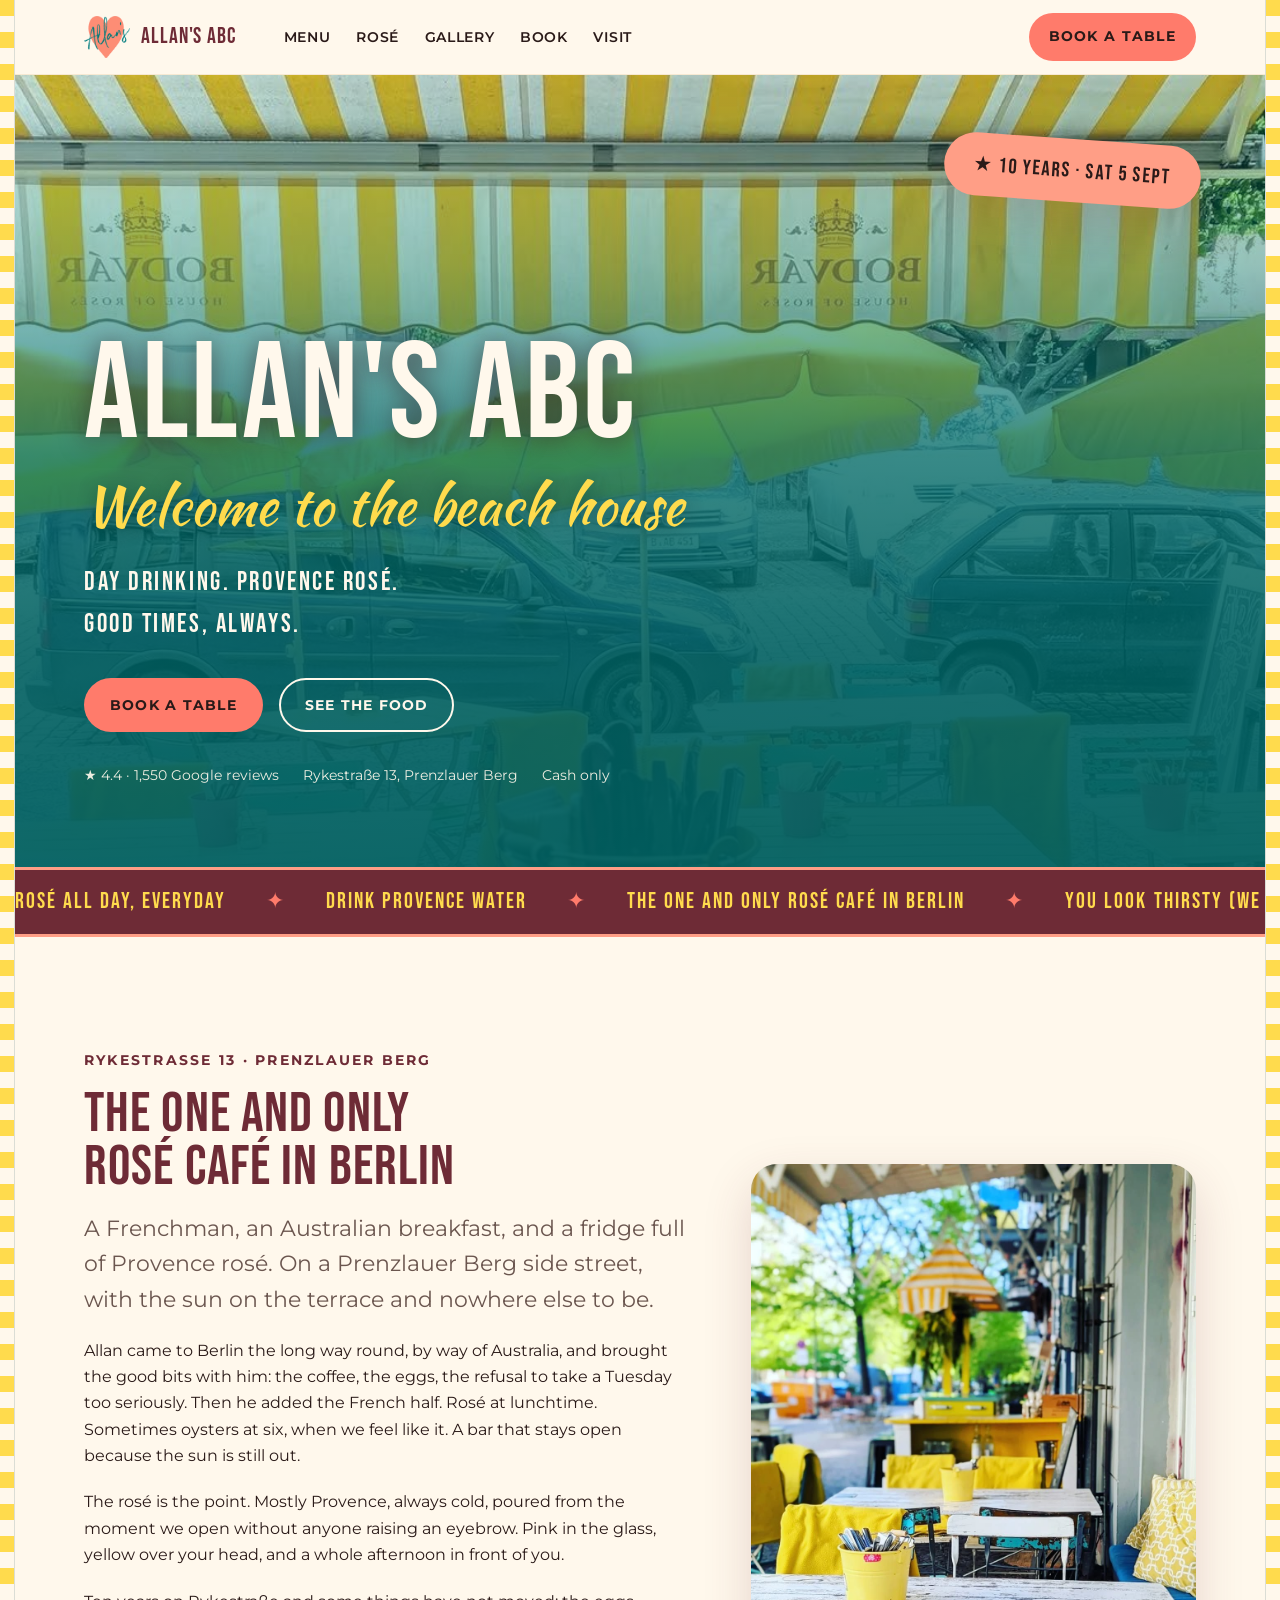
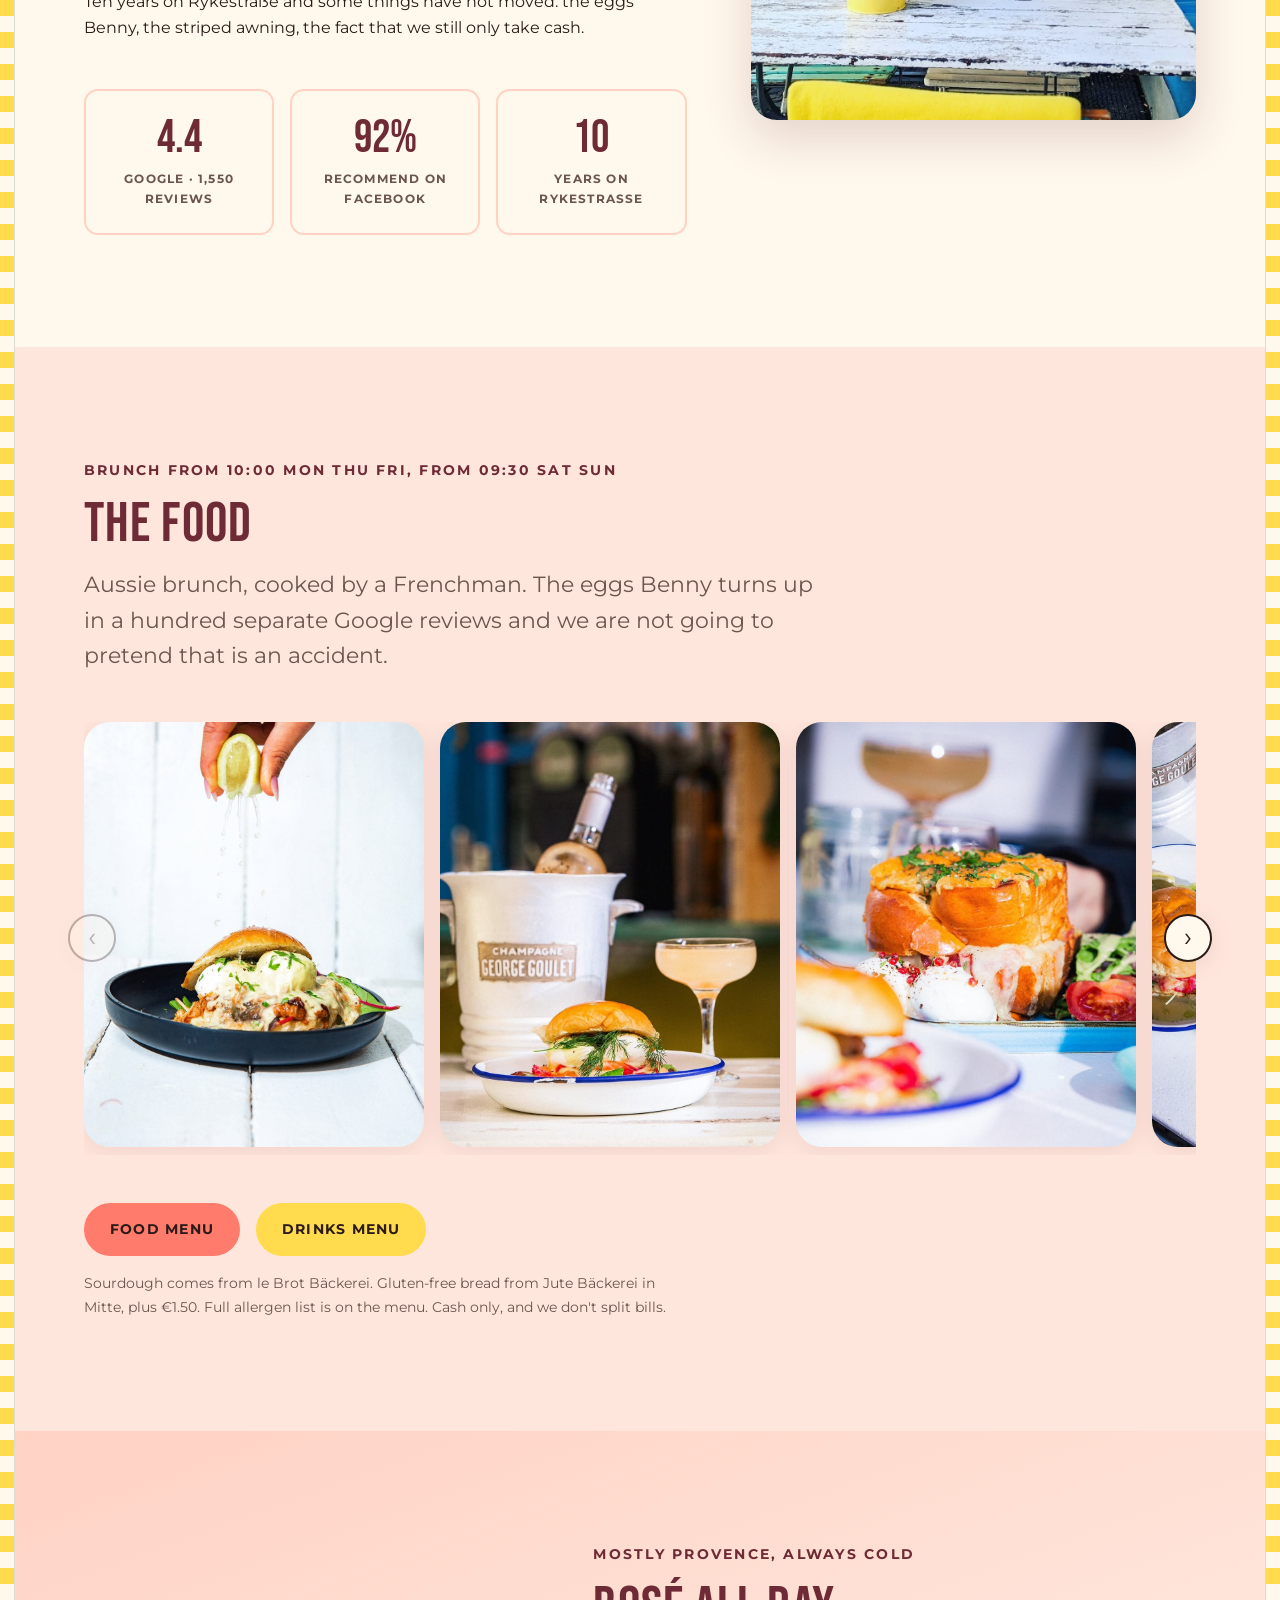
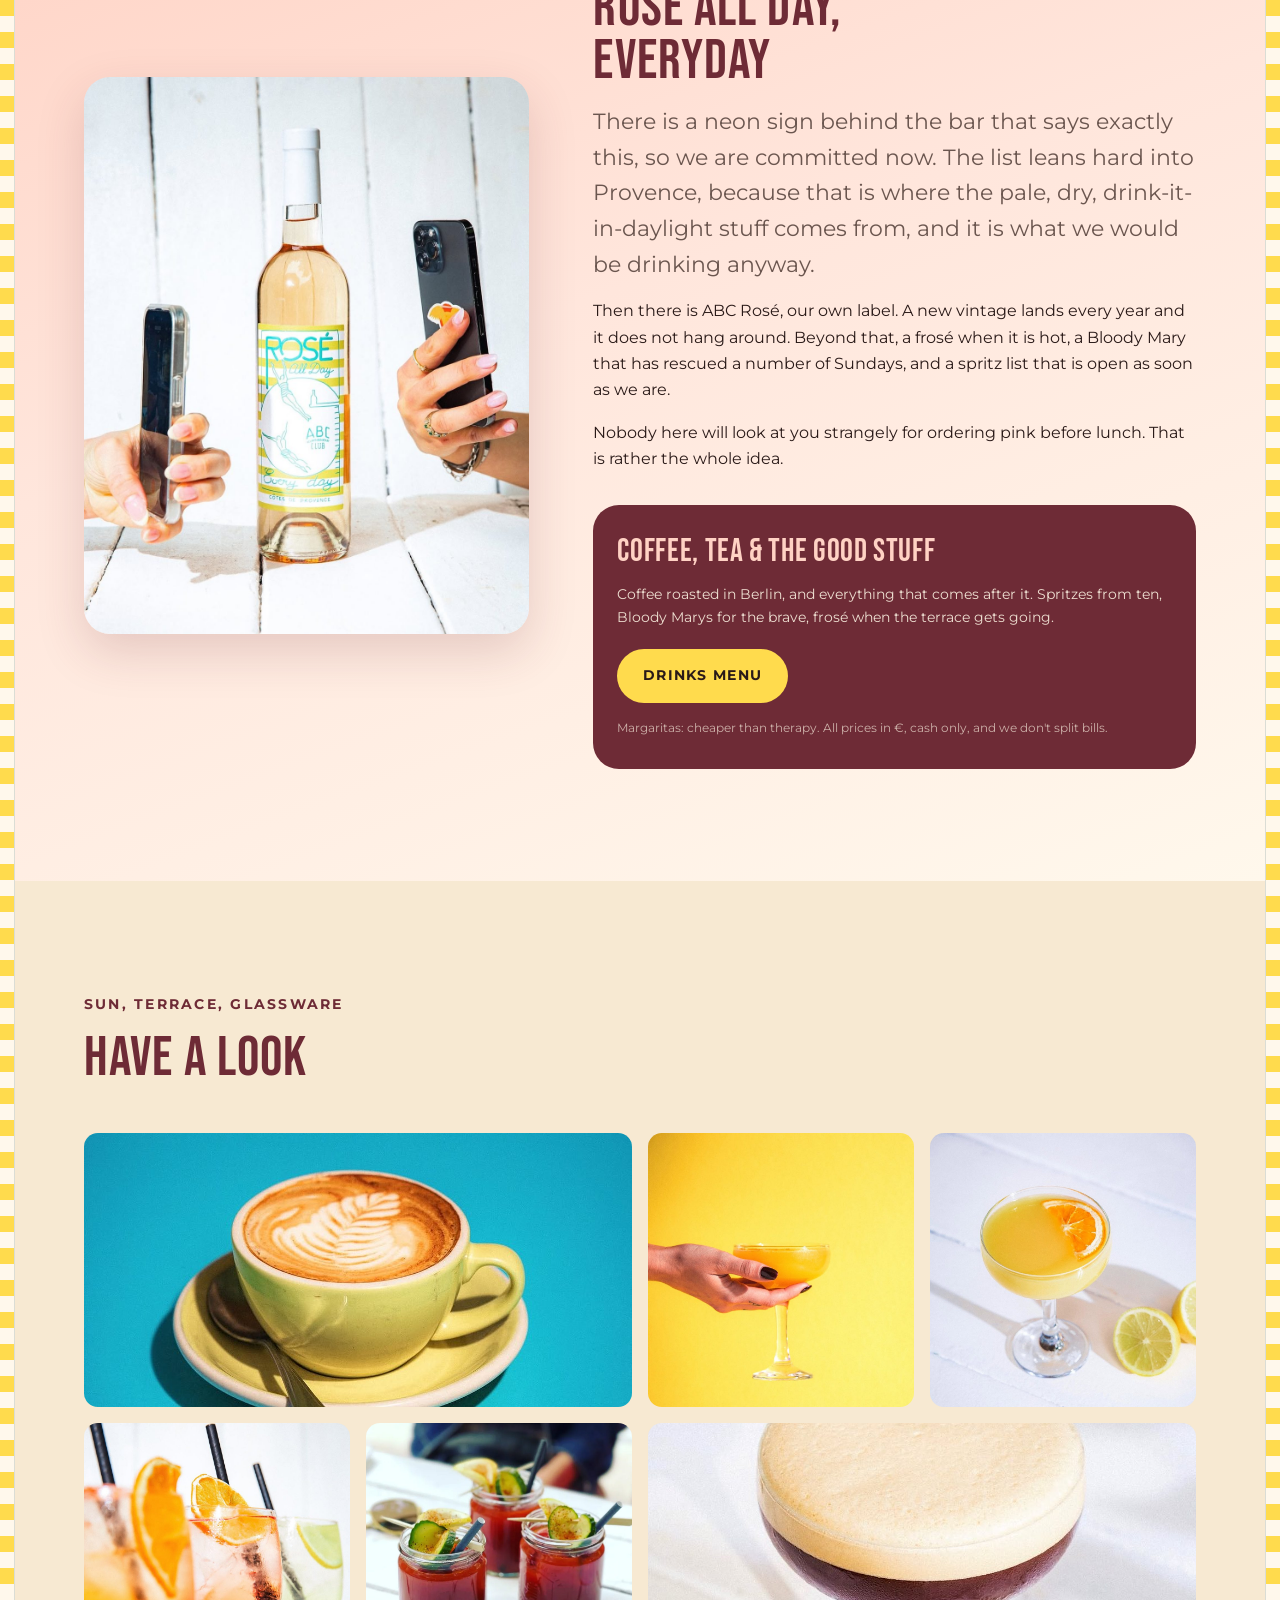
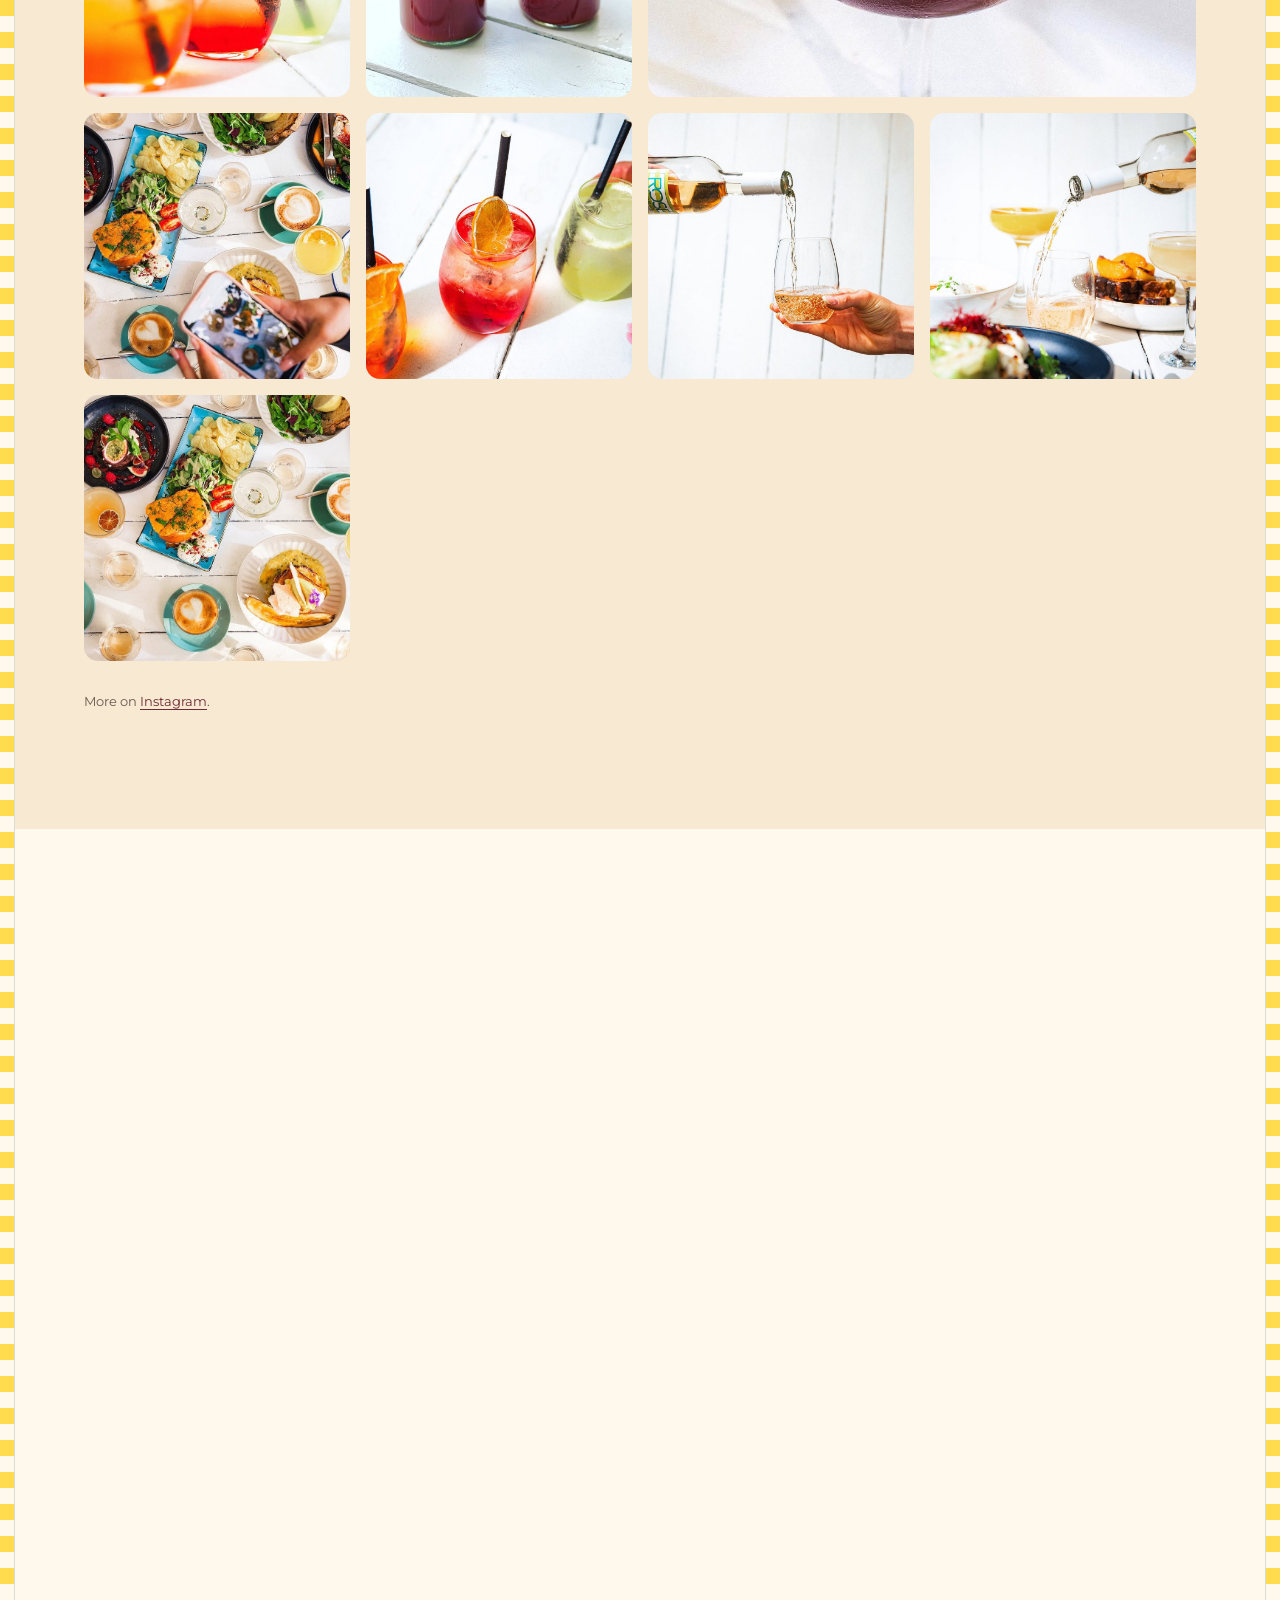
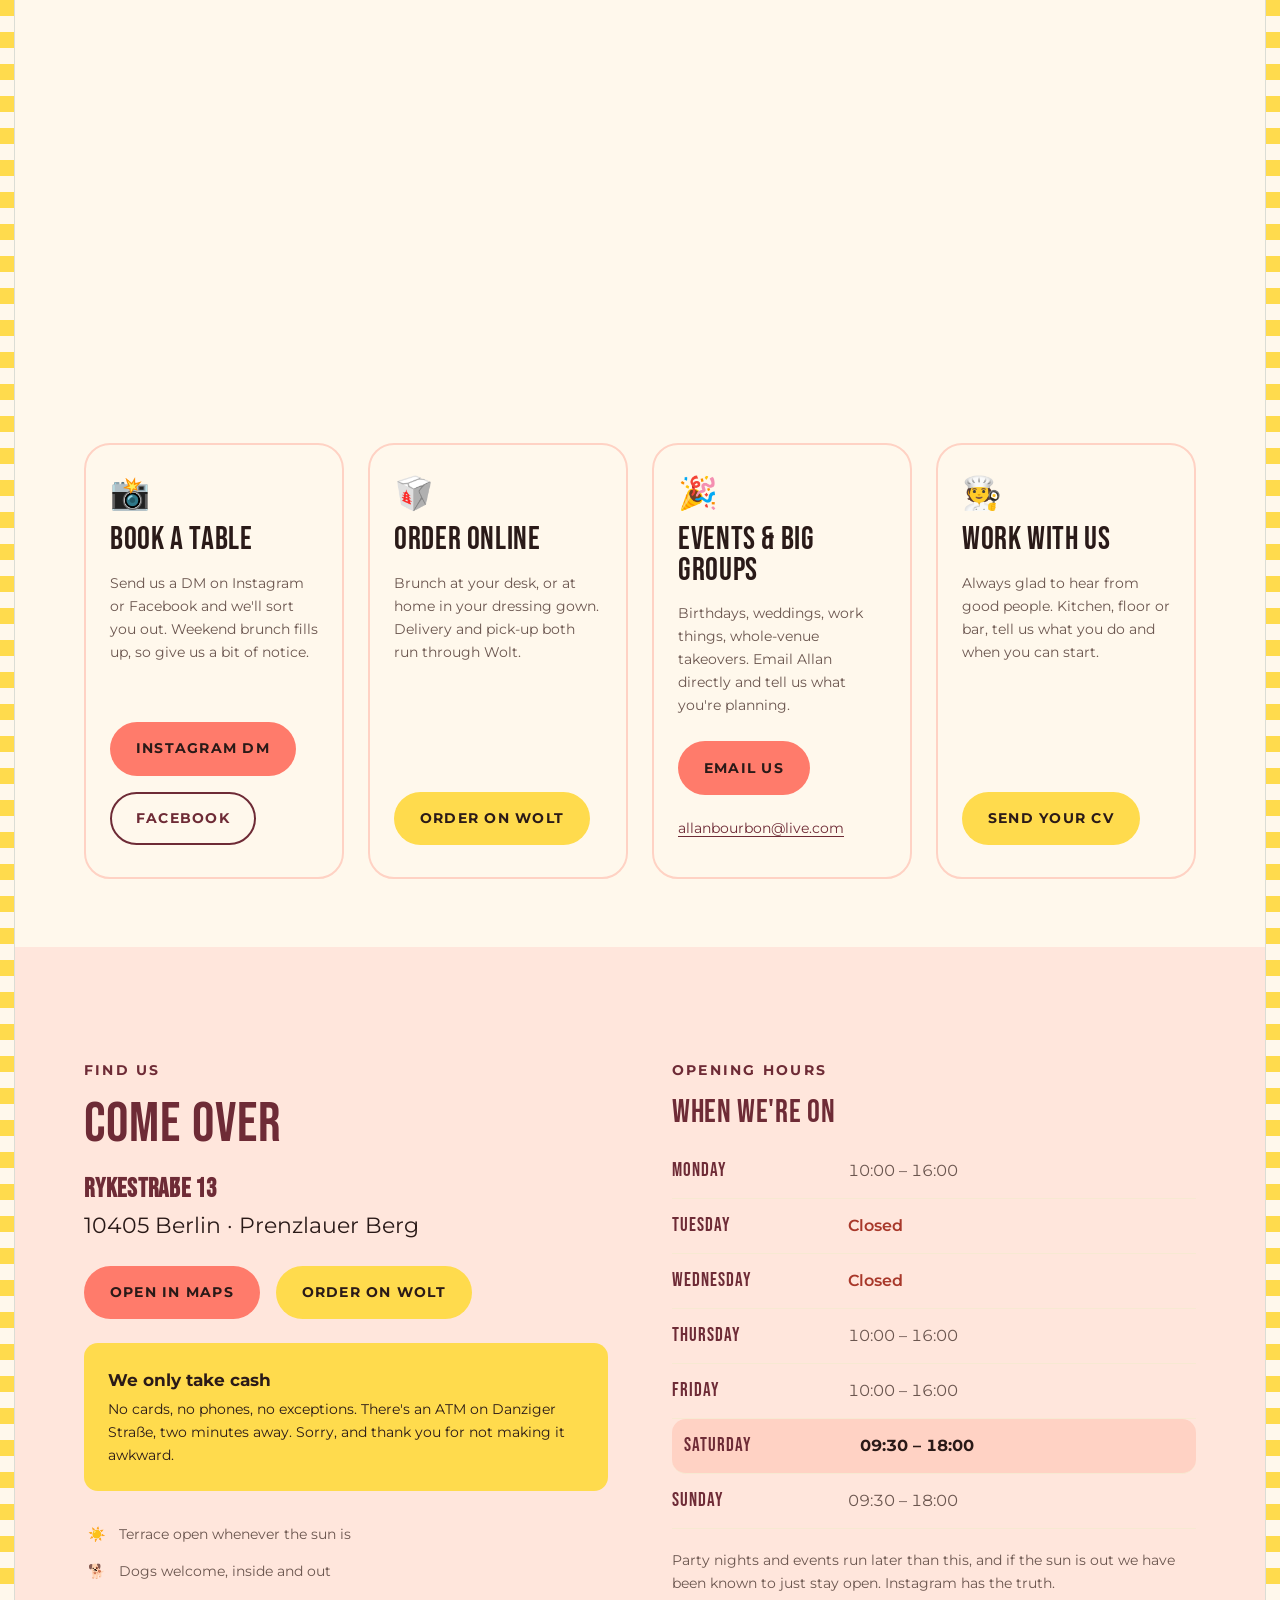
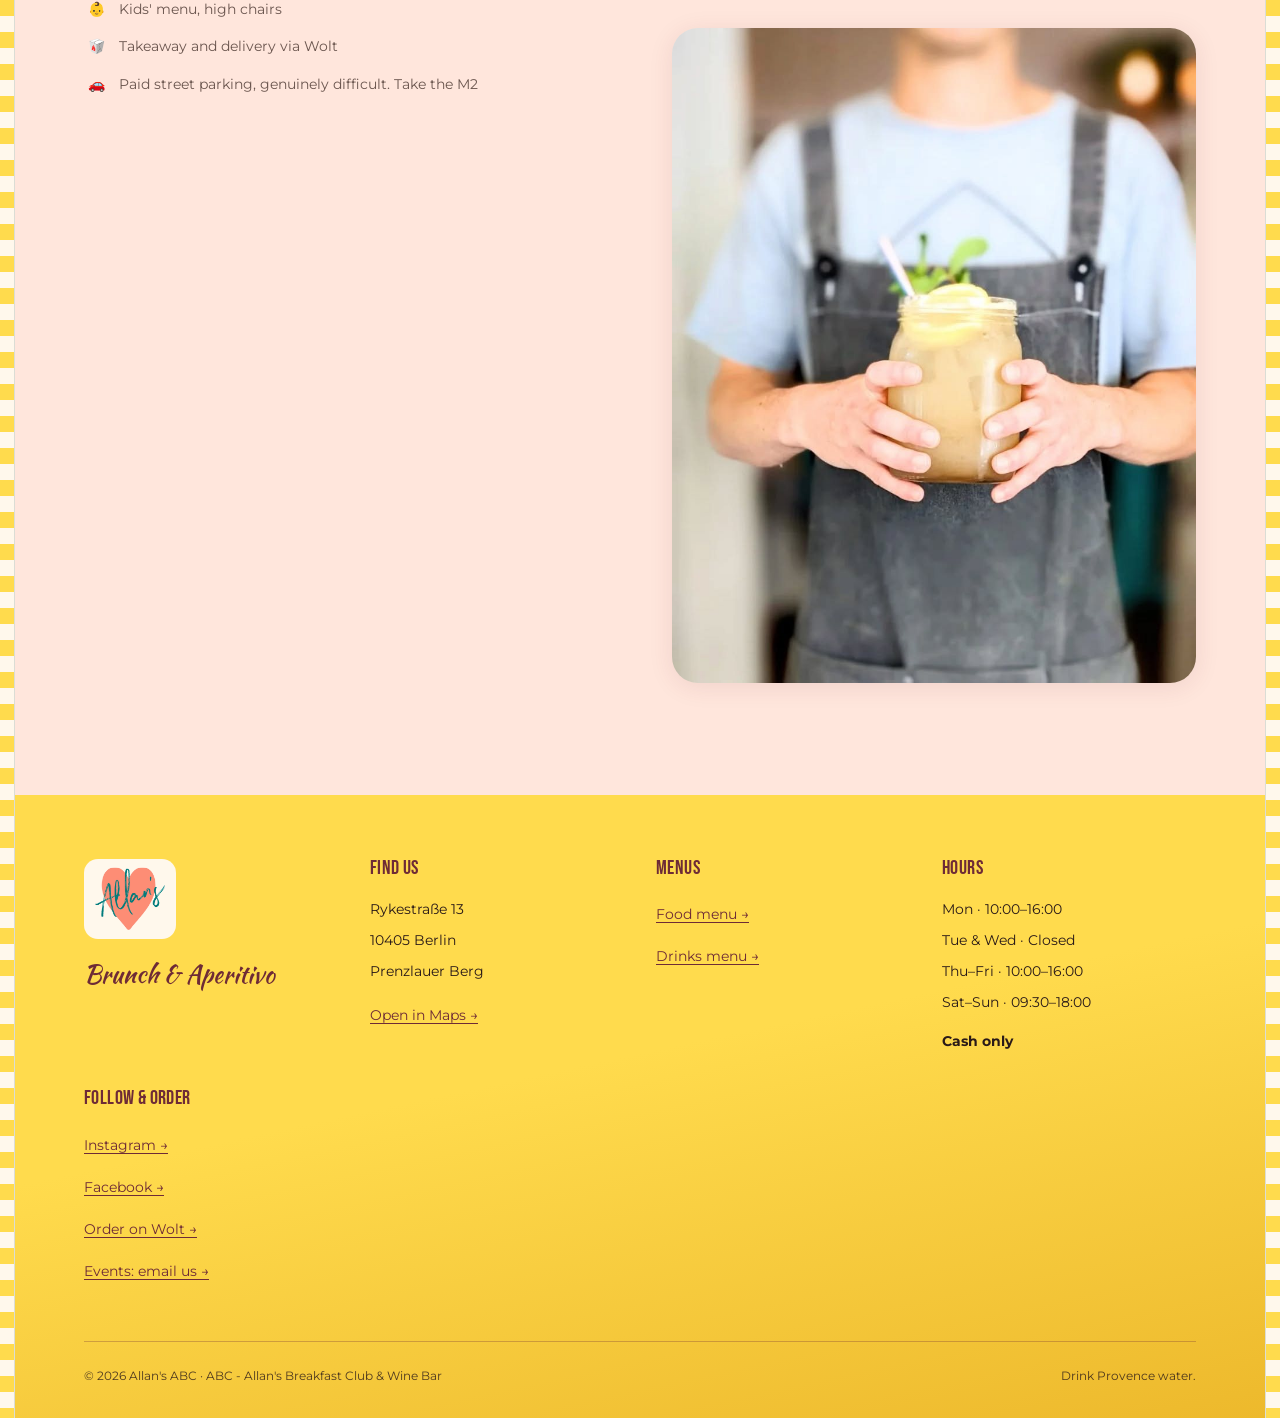
==== commit d73b36f7: "Brighter turquoise hero gradient, yellow footer, jobs card, two more photos Hero goes back to a grad" ====
--- a/site/index.html
+++ b/site/index.html
@@ -148,22 +148,20 @@
 
   <div class="wrap hero__inner">
     <p class="hero__badge">★ 10 years · Sat 5 Sept</p>
-    <div class="hero__panel">
-      <h1 class="hero__title">Allan&#39;s ABC</h1>
-      <p class="hero__script">Welcome to the beach house</p>
-      <p class="hero__tagline">Day drinking. Provence rosé.<br>Good times, always.</p>
-
-      <div class="btn-row">
-        <a class="btn btn--primary" href="https://www.instagram.com/allans_abc/" target="_blank" rel="noopener">Book a table</a>
-        <a class="btn btn--ghost-light" href="assets/menus/allans-abc-food-menu.pdf" target="_blank" rel="noopener">See the food</a>
-      </div>
-
-      <p class="hero__meta">
-        <span>★ 4.4 · 1,550 Google reviews</span>
-        <span>Rykestraße 13, Prenzlauer Berg</span>
-        <span>Cash only</span>
-      </p>
-    </div>
+    <h1 class="hero__title">Allan&#39;s ABC</h1>
+    <p class="hero__script">Welcome to the beach house</p>
+    <p class="hero__tagline">Day drinking. Provence rosé.<br>Good times, always.</p>
+
+    <div class="btn-row">
+      <a class="btn btn--primary" href="https://www.instagram.com/allans_abc/" target="_blank" rel="noopener">Book a table</a>
+      <a class="btn btn--ghost-light" href="assets/menus/allans-abc-food-menu.pdf" target="_blank" rel="noopener">See the food</a>
+    </div>
+
+    <p class="hero__meta">
+      <span>★ 4.4 · 1,550 Google reviews</span>
+      <span>Rykestraße 13, Prenzlauer Berg</span>
+      <span>Cash only</span>
+    </p>
   </div>
 </section>
 
@@ -238,6 +236,9 @@
           <img src="assets/img/dish-eggs-benny.jpg" alt="Eggs Benedict with hollandaise and herbs on a dark plate" loading="lazy">
         </li>
         <li class="carousel__item">
+          <img src="assets/img/dish-benny-rose.jpg" alt="Eggs Benedict with dill beside a chilled bottle of rosé in an ice bucket" loading="lazy">
+        </li>
+        <li class="carousel__item">
           <img src="assets/img/dish-french-toast.jpg" alt="A tall stack of caramelised brioche French toast" loading="lazy">
         </li>
         <li class="carousel__item">
@@ -306,6 +307,7 @@
     <div class="gallery reveal">
       <figure><img src="assets/img/g-cappuccino.jpg" alt="Cappuccino with leaf latte art in a yellow cup on a turquoise background" loading="lazy"></figure>
       <figure><img src="assets/img/g-mimosa.jpg" alt="A hand holding a mimosa coupe against a bright yellow background" loading="lazy"></figure>
+      <figure><img src="assets/img/g-mimosa-coupe.jpg" alt="A mimosa in a coupe glass with a dried orange slice and fresh lemons" loading="lazy"></figure>
       <figure><img src="assets/img/g-spritz.jpg" alt="Two orange spritzes with citrus slices on a white table" loading="lazy"></figure>
       <figure><img src="assets/img/g-bloody-mary.jpg" alt="Two Bloody Marys in jars with cucumber and lemon" loading="lazy"></figure>
       <figure><img src="assets/img/g-espresso-martini.jpg" alt="An espresso martini with three coffee beans on top" loading="lazy"></figure>
@@ -384,6 +386,16 @@
              data-email-text>Message us on Instagram</a>
         </p>
       </li>
+      <li class="action reveal">
+        <span class="action__icon" aria-hidden="true">🧑‍🍳</span>
+        <h3>Work with us</h3>
+        <p>Always glad to hear from good people. Kitchen, floor or bar, tell us what you do and when you can start.</p>
+        <div class="btn-row">
+          <a class="btn btn--secondary" href="https://www.instagram.com/allans_abc/" target="_blank" rel="noopener"
+             data-email-a="t92YuUmdpxGQu9" data-email-b="mYyV3bi5WYsxWY"
+             data-email-subject="Job%20application%20at%20Allan%27s%20ABC" data-email-body="Hi%20Allan%2C%0A%0AI%27d%20like%20to%20apply%20for%20a%20job%20at%20Allan%27s%20ABC.%0A%0ARole%20I%27m%20after%3A%0AExperience%3A%0AWhen%20I%20can%20start%3A%0A%0AThanks%21%0A">Send your CV</a>
+        </div>
+      </li>
     </ul>
   </div>
 </section>
@@ -416,7 +428,6 @@
         <ul class="info-list">
           <li><span aria-hidden="true">☀️</span><span>Terrace open whenever the sun is</span></li>
           <li><span aria-hidden="true">🐕</span><span>Dogs welcome, inside and out</span></li>
-          <li><span aria-hidden="true">♿</span><span>Step-free entrance and accessible WC</span></li>
           <li><span aria-hidden="true">👶</span><span>Kids&#39; menu, high chairs</span></li>
           <li><span aria-hidden="true">🥡</span><span>Takeaway and delivery via Wolt</span></li>
           <li><span aria-hidden="true">🚗</span><span>Paid street parking, genuinely difficult. Take the M2</span></li>
@@ -440,7 +451,7 @@
         <p style="margin-top:1.25rem;font-size:0.875rem;color:var(--text-muted)">Party nights and events run later than this, and if the sun is out we have been known to just stay open. Instagram has the truth.</p>
 
         <figure style="margin-top:2rem;border-radius:var(--radius-lg);overflow:hidden;box-shadow:var(--shadow)">
-          <img src="assets/img/bar-cash.jpg" alt="Behind the bar, with a hand-painted cash payment sign on the wall" loading="lazy">
+          <img src="assets/img/visit-server.jpg" alt="A member of the team in an apron carrying a tall iced drink to a table" loading="lazy">
         </figure>
       </div>
     </div>
--- a/site/css/tokens.css
+++ b/site/css/tokens.css
@@ -70,9 +70,9 @@
      all with ink text: coral 6.59, salmon 8.33, yellow 12.30, blush 13.98. */
   --header-grad: linear-gradient(180deg, var(--abc-aqua-light), var(--abc-aqua));
   --footer-grad: linear-gradient(168deg,
-                   var(--abc-aqua-light) 0%,
-                   var(--abc-aqua) 46%,
-                   var(--abc-aqua-deep) 100%);
+                   var(--abc-yellow) 0%,
+                   var(--abc-yellow) 44%,
+                   var(--abc-yellow-dark) 100%);
   --footer-text: var(--abc-ink);
 
   /* --- Typography ---
--- a/site/css/main.css
+++ b/site/css/main.css
@@ -167,8 +167,8 @@
 }
 .btn--ghost:hover { background: var(--abc-wine); color: var(--abc-cream); }
 
-.btn--ghost-light { background: transparent; border-color: var(--abc-wine); color: var(--abc-wine); }
-.btn--ghost-light:hover { background: var(--abc-wine); color: var(--abc-cream); }
+.btn--ghost-light { background: transparent; border-color: var(--abc-cream); color: var(--abc-cream); }
+.btn--ghost-light:hover { background: var(--abc-cream); color: var(--abc-wine); }
 
 .btn-row { display: flex; flex-wrap: wrap; gap: var(--sp-2); align-items: center; }
 
@@ -282,40 +282,29 @@
   display: grid;
   align-items: end;
   isolation: isolate;
-  color: var(--text);
+  color: var(--abc-cream);
   overflow: hidden;
 }
 .hero__media { position: absolute; inset: 0; z-index: -2; }
 .hero__media img { width: 100%; height: 100%; object-fit: cover; object-position: center 20%; }
 .hero::after {
   content: ""; position: absolute; inset: 0; z-index: -1;
-  /* Barely there. The photo is the point: sunshine, yellow awning, parasols.
-     A dark wash was making it read as mauve, so instead of dimming the picture
-     the copy sits on its own light panel and keeps its contrast there. */
-  background:
-    linear-gradient(to top,
-      rgba(110, 43, 54, 0.22) 0%,
-      rgba(110, 43, 54, 0.08) 30%,
-      rgba(255, 219, 77, 0.06) 70%,
-      rgba(255, 219, 77, 0.10) 100%);
-}
-
-.hero__inner { padding-block: clamp(2rem, 5vw, 4rem); }
-
-/* The hero copy lives on a cream panel rather than directly on the photo.
-   That is what lets the photograph stay bright and untinted while the text
-   still clears AA comfortably: wine on cream is 9.65:1, ink on cream 15.79:1,
-   and neither depends on what is behind it. */
-.hero__panel {
-  background: rgba(255, 248, 236, 0.96);
-  backdrop-filter: blur(6px);
-  border-radius: var(--radius-lg);
-  padding: clamp(1.5rem, 3.5vw, 2.75rem);
-  max-width: min(100%, 44rem);
-  box-shadow: var(--shadow-lg);
-  /* A stripe of awning yellow along the top edge, echoing the frame. */
-  border-top: 6px solid var(--abc-yellow);
-}
+  /* Light at the top so the awning keeps its sunshine, heavy at the base where
+     the copy sits. The tint is #005F60: the brightest turquoise that still
+     carries cream text over the brightest pixels in this photo. Anything
+     lighter (#007D76 and up) drops the headline under 3:1. */
+  background: linear-gradient(
+    to top,
+    rgba(0, 95, 96, 0.95) 0%,
+    rgba(0, 95, 96, 0.90) 26%,
+    rgba(0, 105, 102, 0.78) 52%,
+    rgba(0, 125, 118, 0.42) 76%,
+    rgba(0, 146, 138, 0.18) 100%
+  );
+}
+
+.hero__inner { padding-block: clamp(2.5rem, 7vw, 5rem); }
+
 .hero__title {
   font-size: var(--fs-hero);
   /* Cool blue-white rather than the warm cream used elsewhere: it reads as sea
@@ -327,18 +316,19 @@
 .hero__script {
   font-family: var(--font-script);
   font-size: clamp(1.6rem, 4.6vw, 3.4rem);
-  color: var(--abc-terracotta);
+  color: var(--abc-yellow);
   text-transform: none;
   letter-spacing: 0;
   line-height: 1.2;
   margin-bottom: var(--sp-3);
+  text-shadow: 0 2px 18px rgba(0, 40, 42, 0.45);
 }
 .hero__tagline {
   font-family: var(--font-display);
   font-size: clamp(1.05rem, 2.3vw, 1.6rem);
   letter-spacing: 0.1em;
   text-transform: uppercase;
-  color: var(--abc-ink);
+  color: var(--abc-cream);
   margin-bottom: var(--sp-4);
   /* "DAY DRINKING. GOOD TIMES." is 25 characters — 24ch orphaned "TIMES."
      onto its own line. 32ch clears the longest line with room to spare. */
@@ -348,7 +338,7 @@
   display: flex; flex-wrap: wrap; gap: var(--sp-1) var(--sp-3);
   margin-top: var(--sp-4);
   font-size: var(--fs-small);
-  color: var(--text-muted);
+  color: rgba(255, 248, 236, 0.92);
 }
 .hero__meta span { display: inline-flex; align-items: center; gap: 0.4em; }
 
@@ -522,9 +512,11 @@
 }
 
 /* --- Action cards (book / order / events) --------------------------------- */
+/* 250px min so the four cards sit four-across at full width, two on a
+   tablet and one on a phone. */
 .actions {
   display: grid;
-  grid-template-columns: repeat(auto-fit, minmax(min(100%, 300px), 1fr));
+  grid-template-columns: repeat(auto-fit, minmax(min(100%, 250px), 1fr));
   gap: var(--sp-3);
 }
 .action {
@@ -764,7 +756,7 @@
 .footer__bottom {
   margin-top: var(--sp-5);
   padding-top: var(--sp-3);
-  border-top: 1px solid rgba(110, 43, 54, 0.28);
+  border-top: 1px solid rgba(110, 43, 54, 0.30);
   display: flex;
   flex-wrap: wrap;
   gap: var(--sp-2);
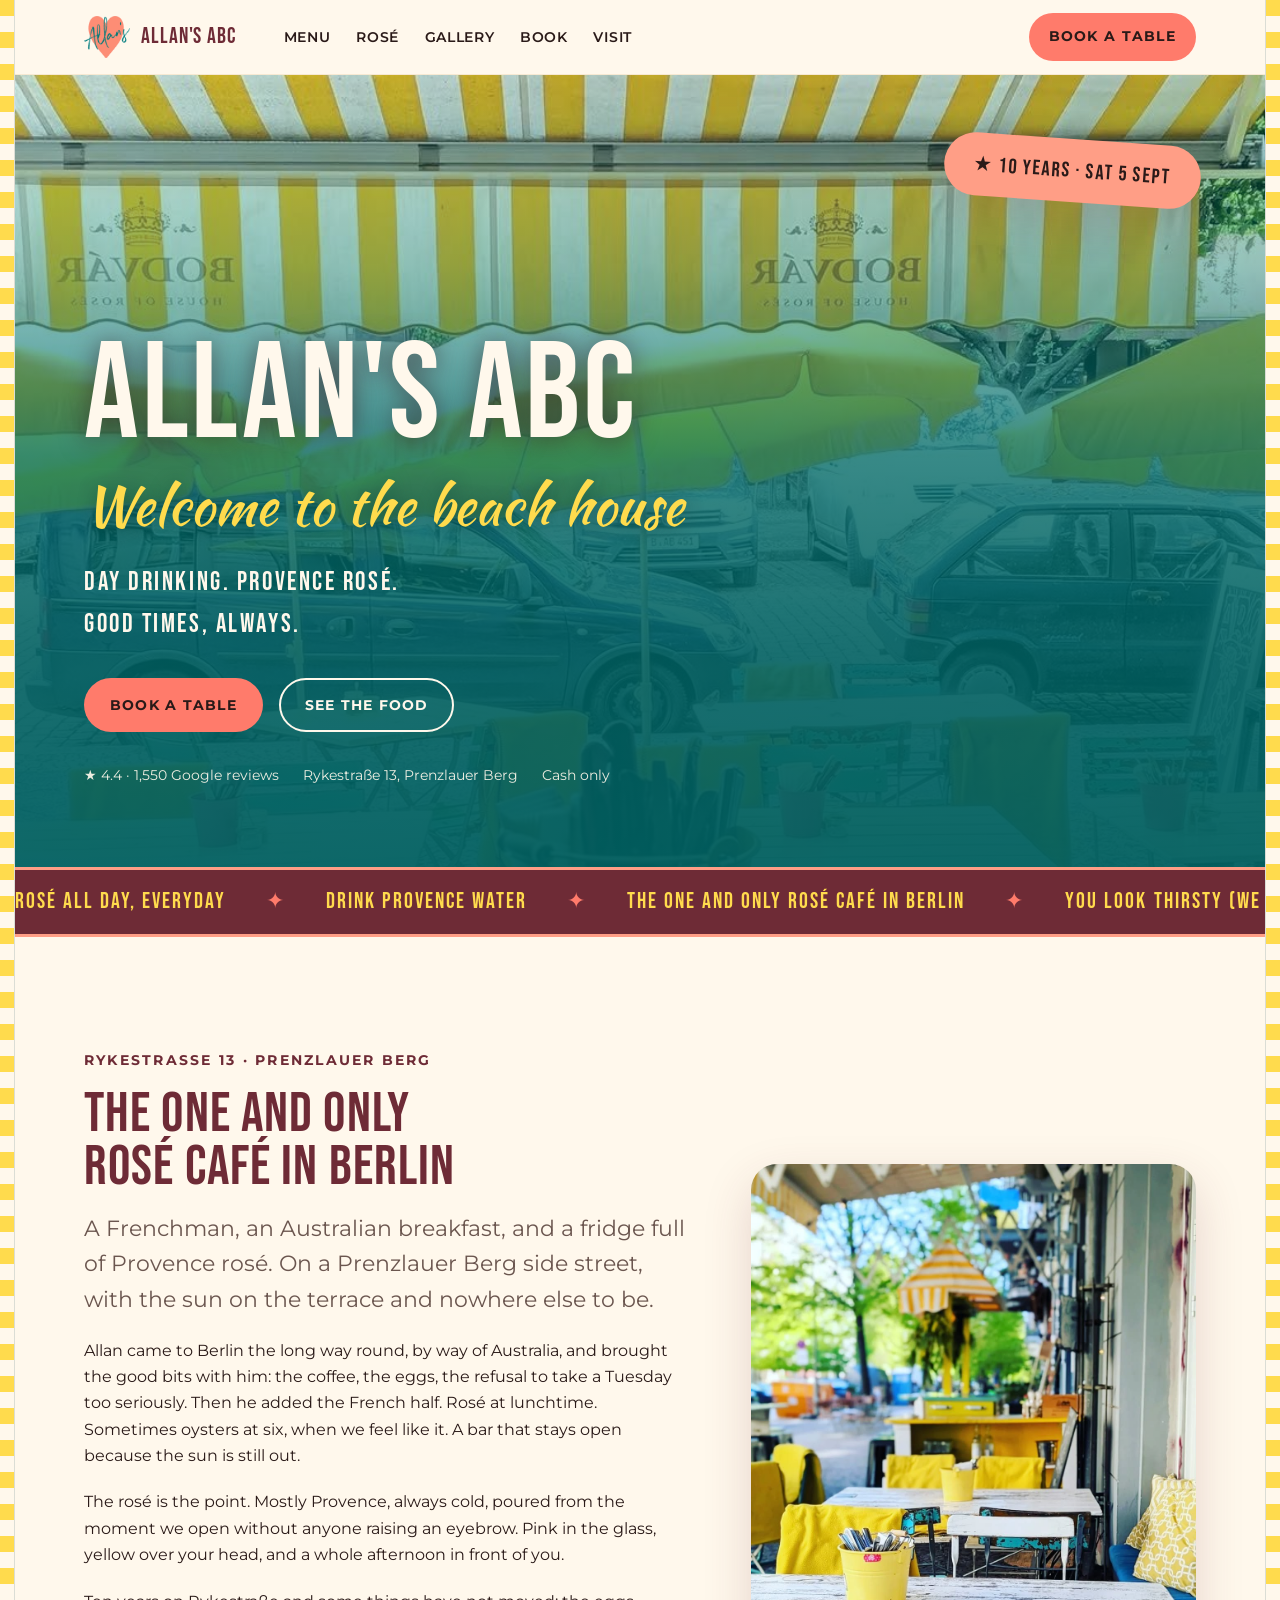
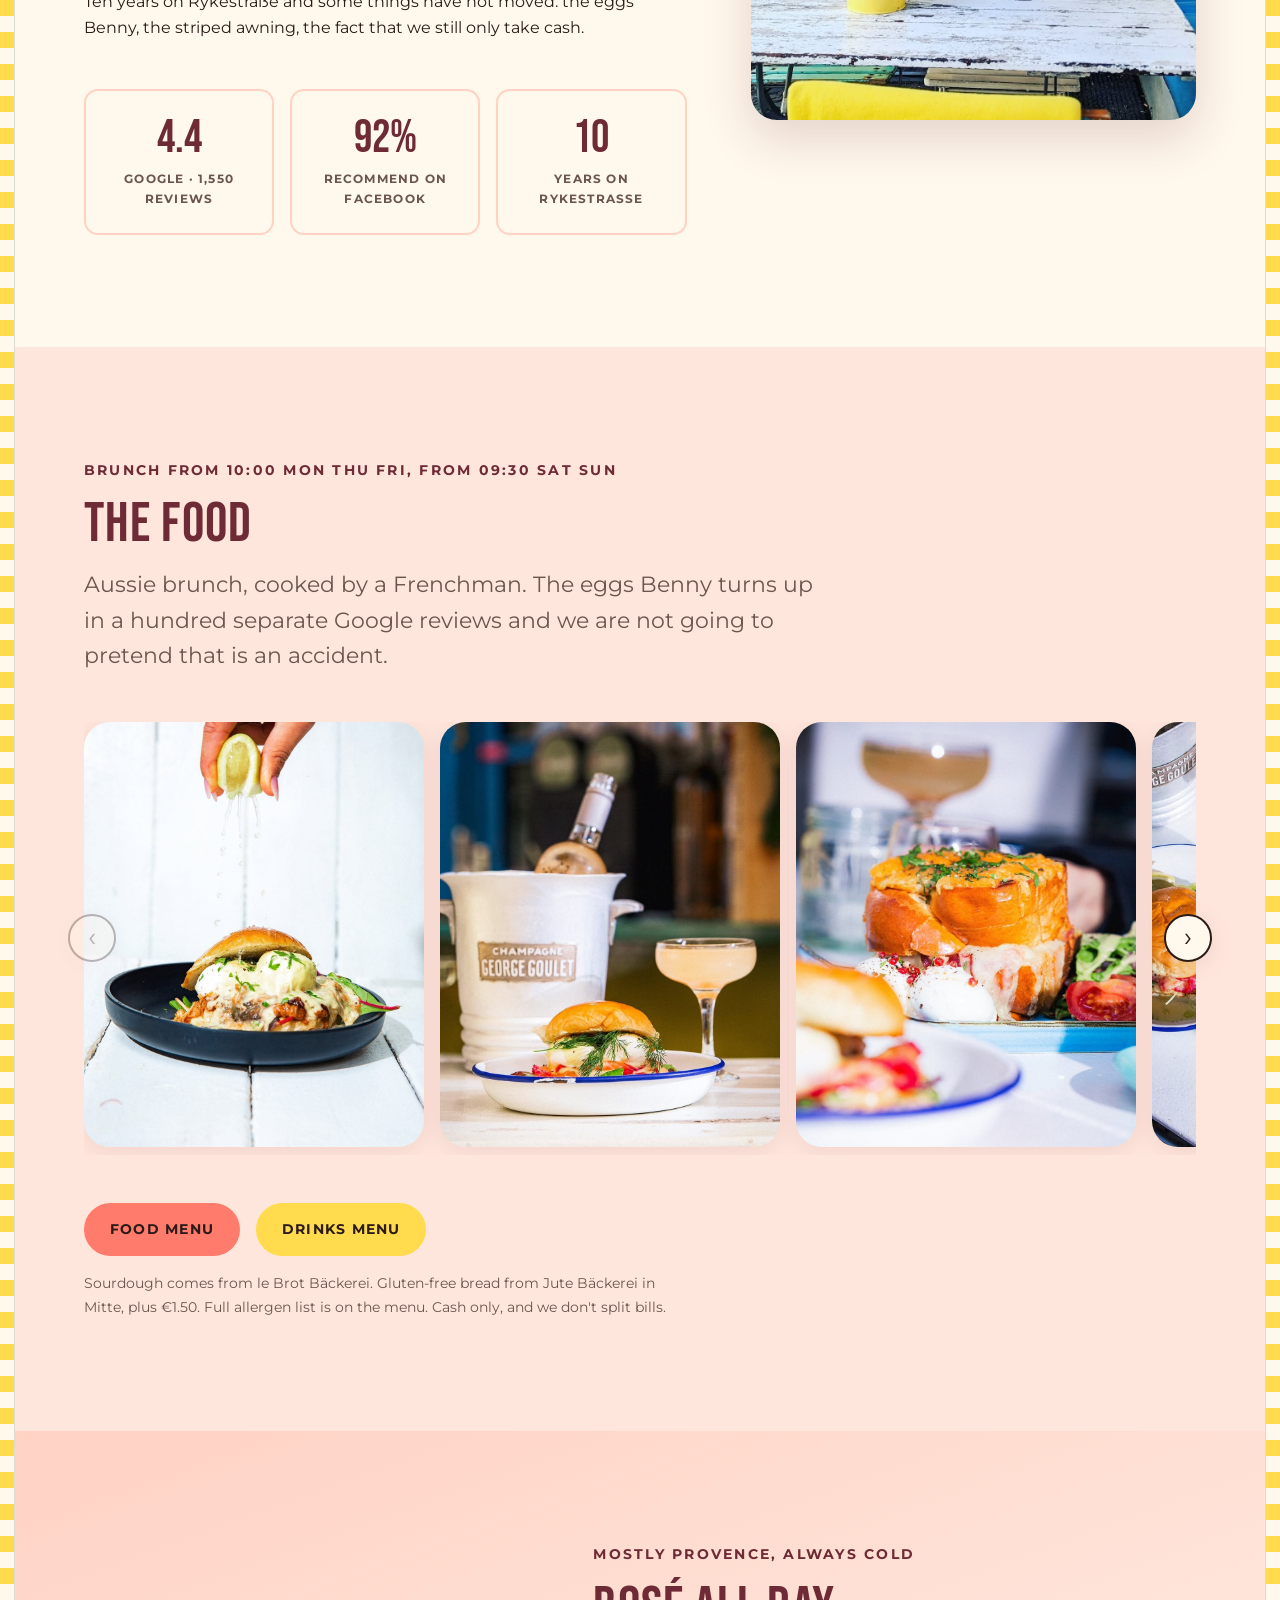
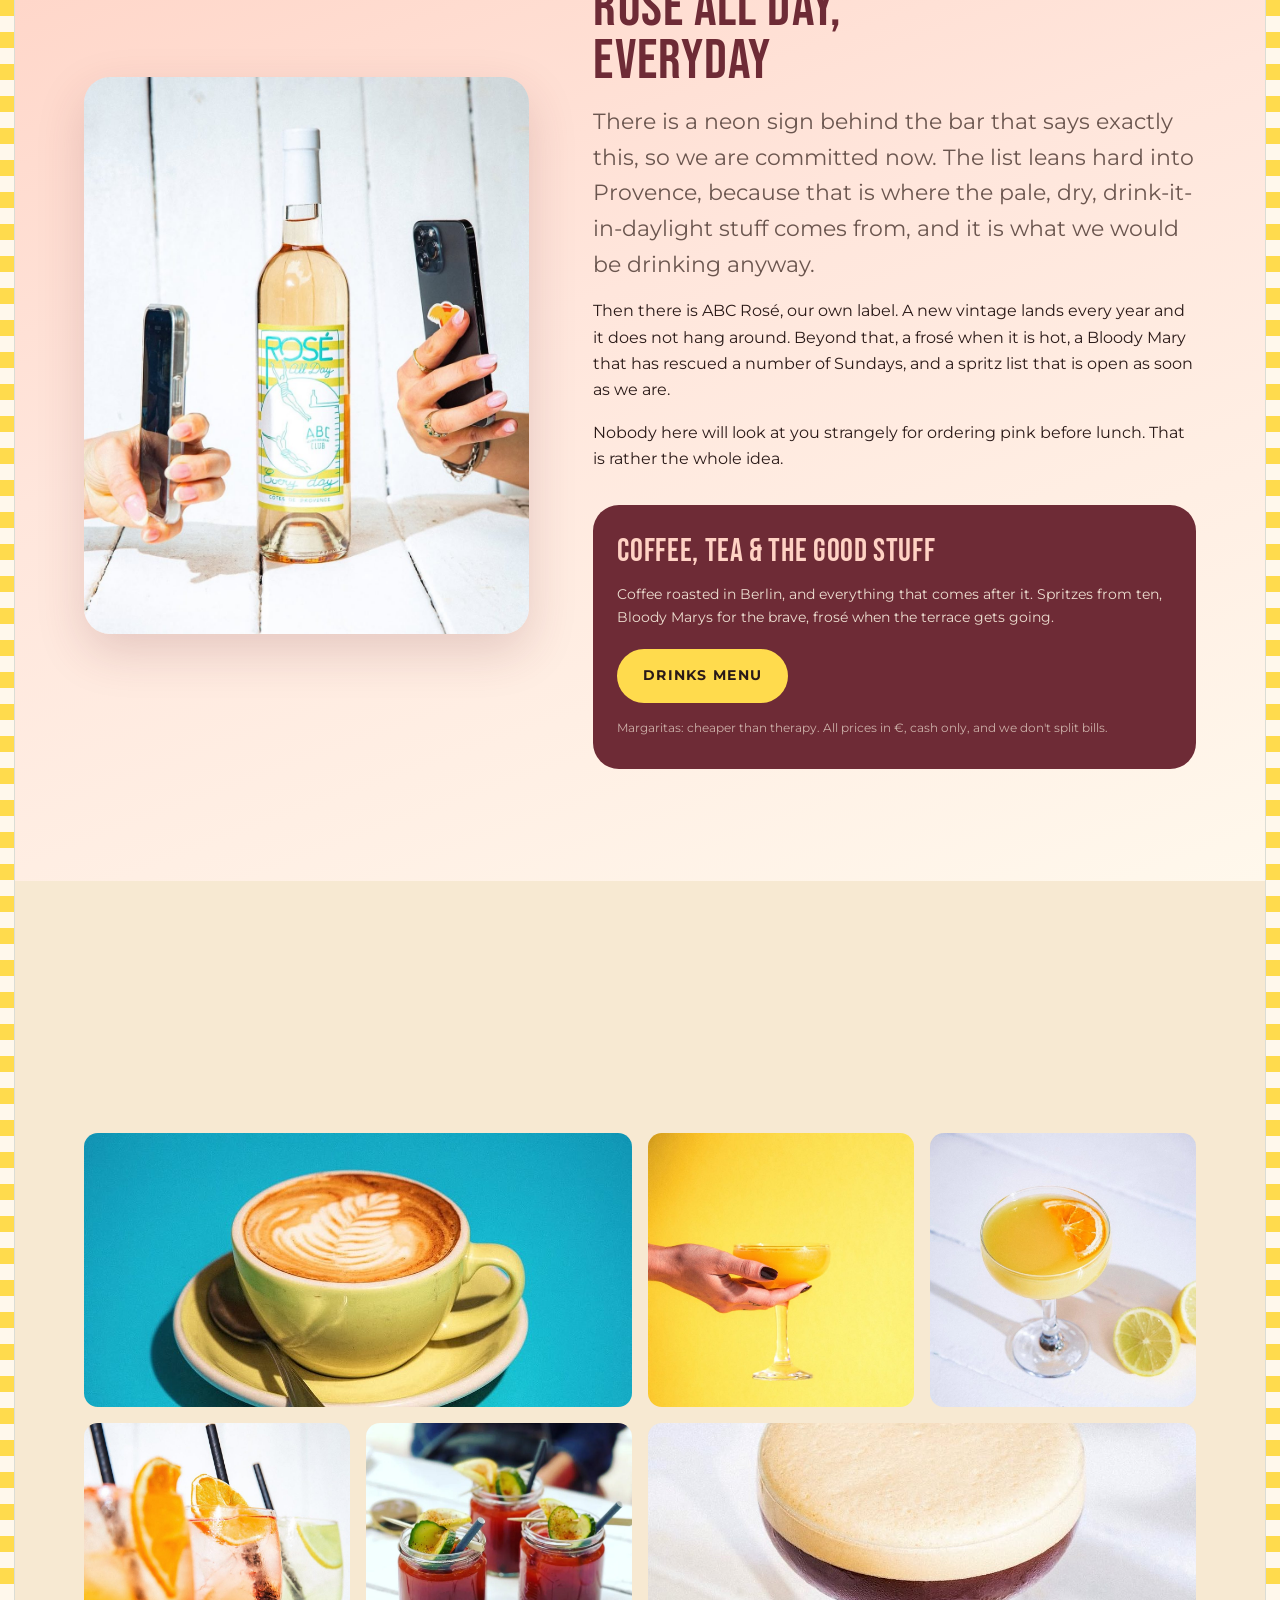
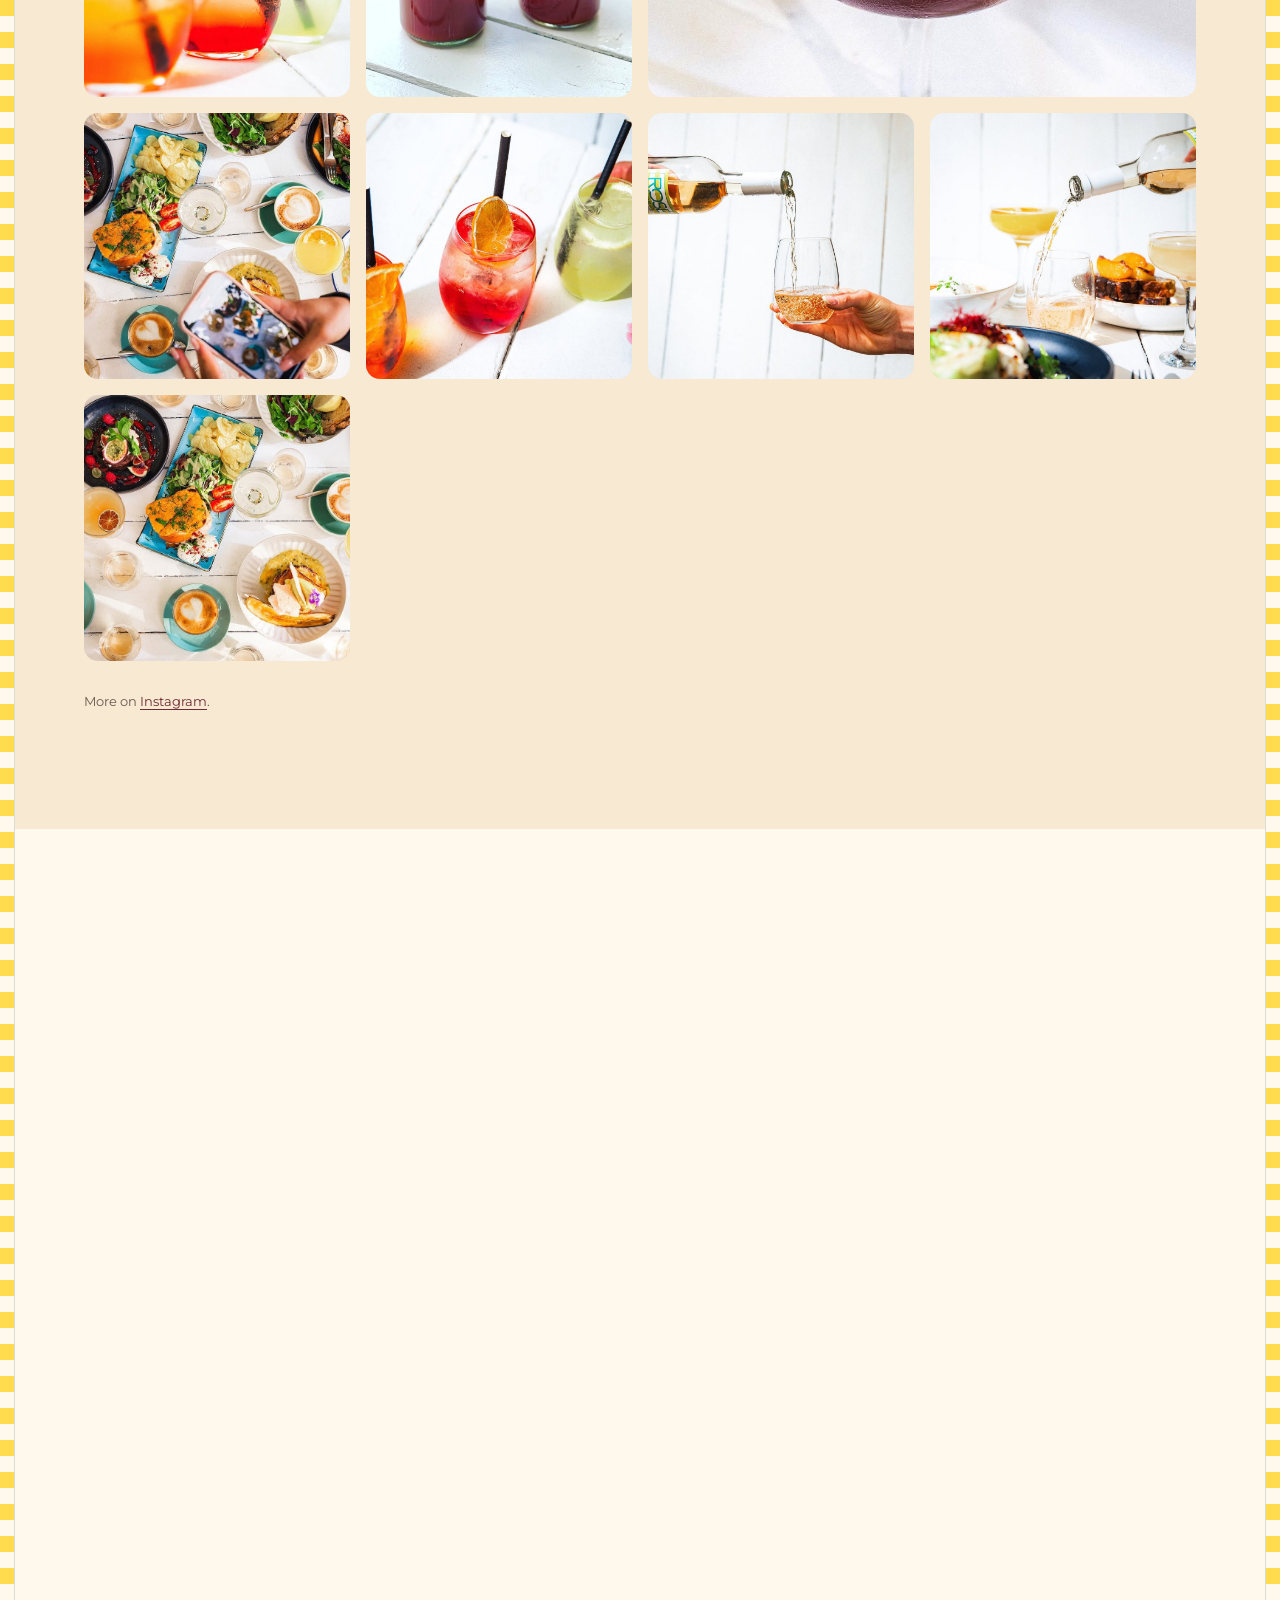
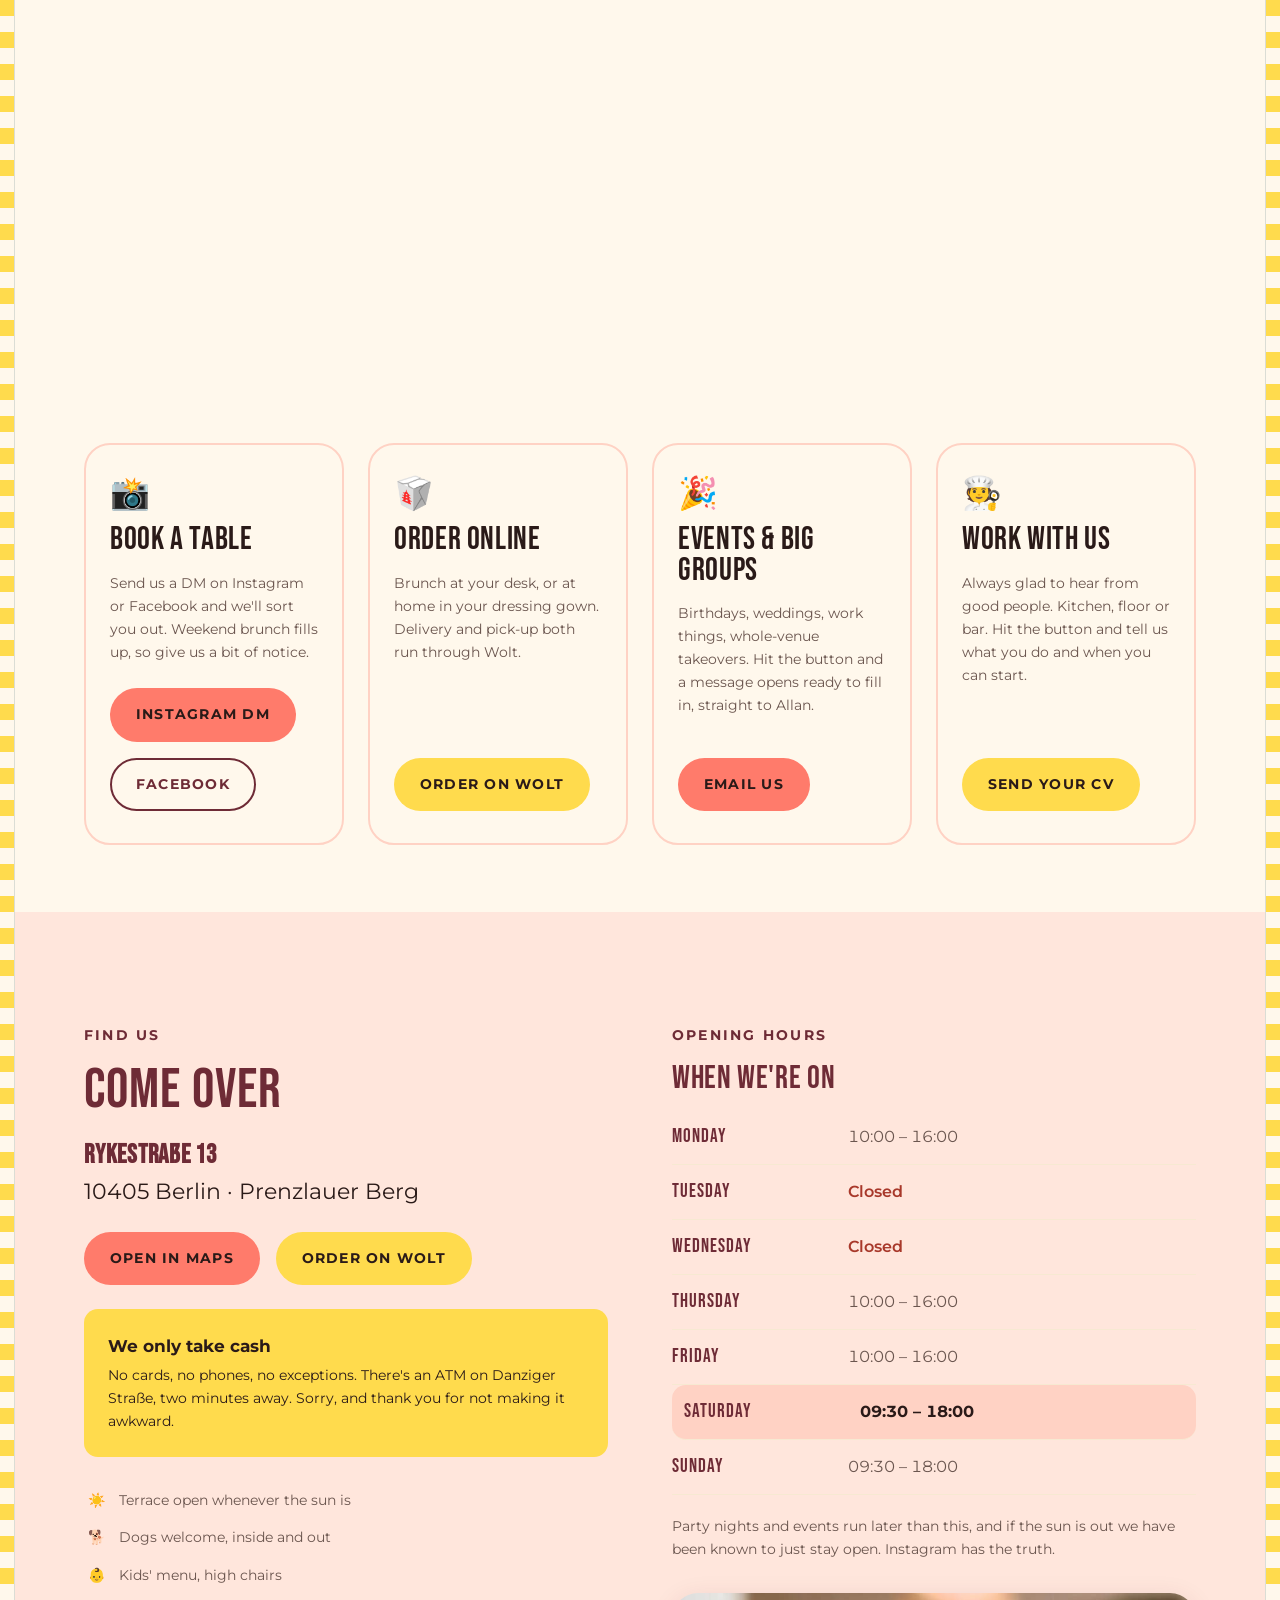
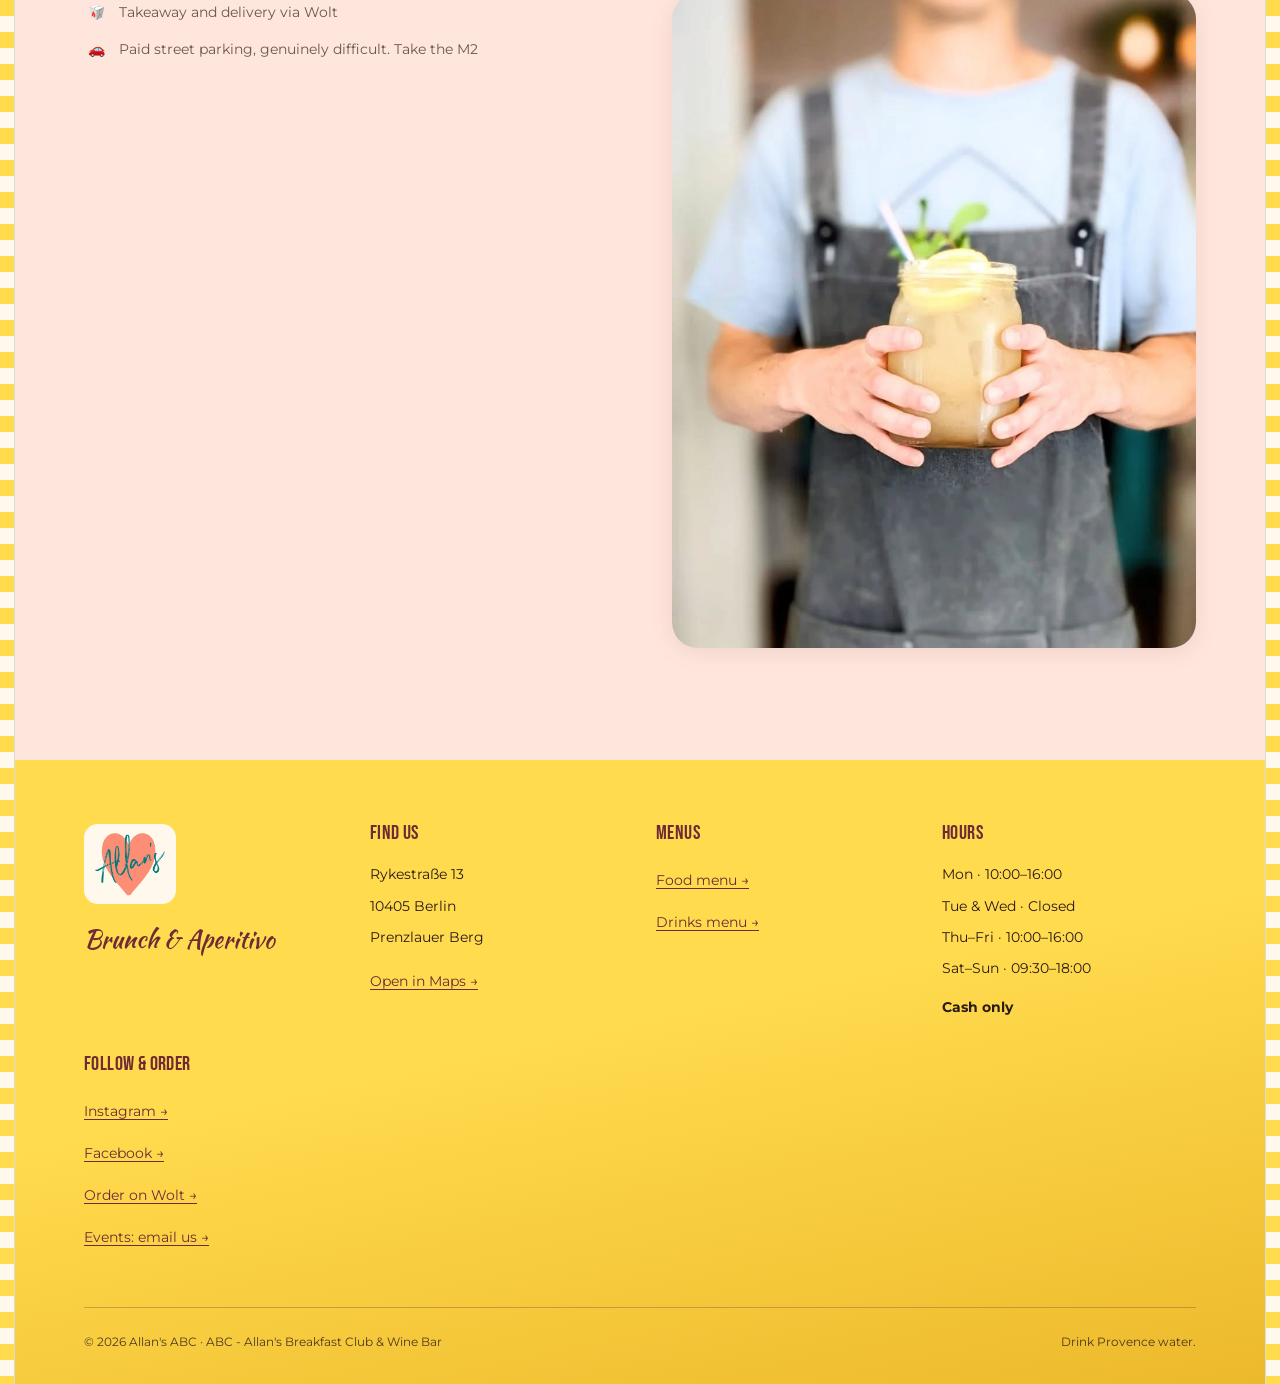
==== commit cdc607ba: "Stop displaying the events address; the button is the form The address was printed under the Events " ====
--- a/site/index.html
+++ b/site/index.html
@@ -374,22 +374,17 @@
       <li class="action reveal">
         <span class="action__icon" aria-hidden="true">🎉</span>
         <h3>Events &amp; big groups</h3>
-        <p>Birthdays, weddings, work things, whole-venue takeovers. Email Allan directly and tell us what you&#39;re planning.</p>
+        <p>Birthdays, weddings, work things, whole-venue takeovers. Hit the button and a message opens ready to fill in, straight to Allan.</p>
         <div class="btn-row">
           <a class="btn btn--primary" href="https://www.instagram.com/allans_abc/" target="_blank" rel="noopener"
              data-email-a="t92YuUmdpxGQu9" data-email-b="mYyV3bi5WYsxWY"
              data-email-subject="Event%20enquiry%20at%20Allan%27s%20ABC" data-email-body="Hi%20Allan%2C%0A%0AI%27d%20like%20to%20ask%20about%20an%20event%20at%20Allan%27s%20ABC.%0A%0ADate%3A%0ANumber%20of%20guests%3A%0AWhat%20we%27re%20celebrating%3A%0A%0AThanks%21%0A">Email us</a>
         </div>
-        <p class="action__note">
-          <a href="https://www.instagram.com/allans_abc/" target="_blank" rel="noopener"
-             data-email-a="t92YuUmdpxGQu9" data-email-b="mYyV3bi5WYsxWY"
-             data-email-text>Message us on Instagram</a>
-        </p>
       </li>
       <li class="action reveal">
         <span class="action__icon" aria-hidden="true">🧑‍🍳</span>
         <h3>Work with us</h3>
-        <p>Always glad to hear from good people. Kitchen, floor or bar, tell us what you do and when you can start.</p>
+        <p>Always glad to hear from good people. Kitchen, floor or bar. Hit the button and tell us what you do and when you can start.</p>
         <div class="btn-row">
           <a class="btn btn--secondary" href="https://www.instagram.com/allans_abc/" target="_blank" rel="noopener"
              data-email-a="t92YuUmdpxGQu9" data-email-b="mYyV3bi5WYsxWY"
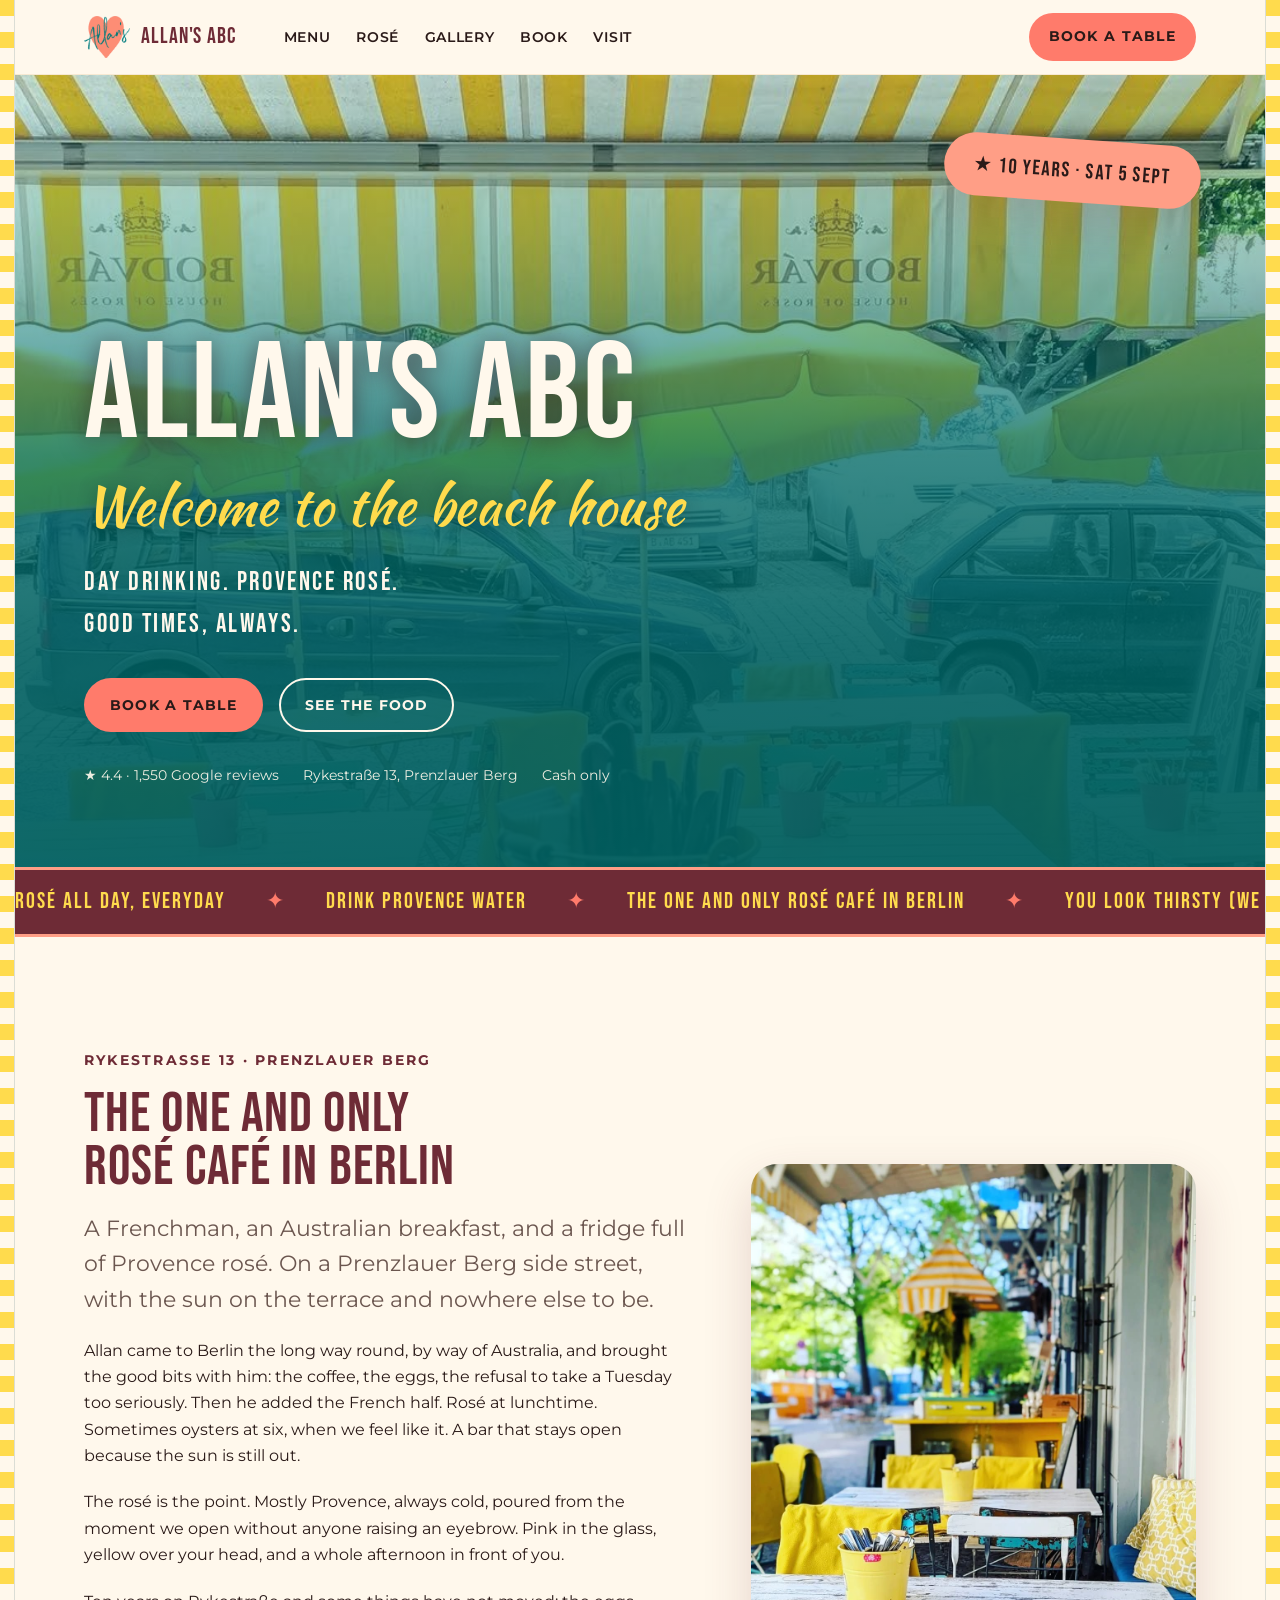
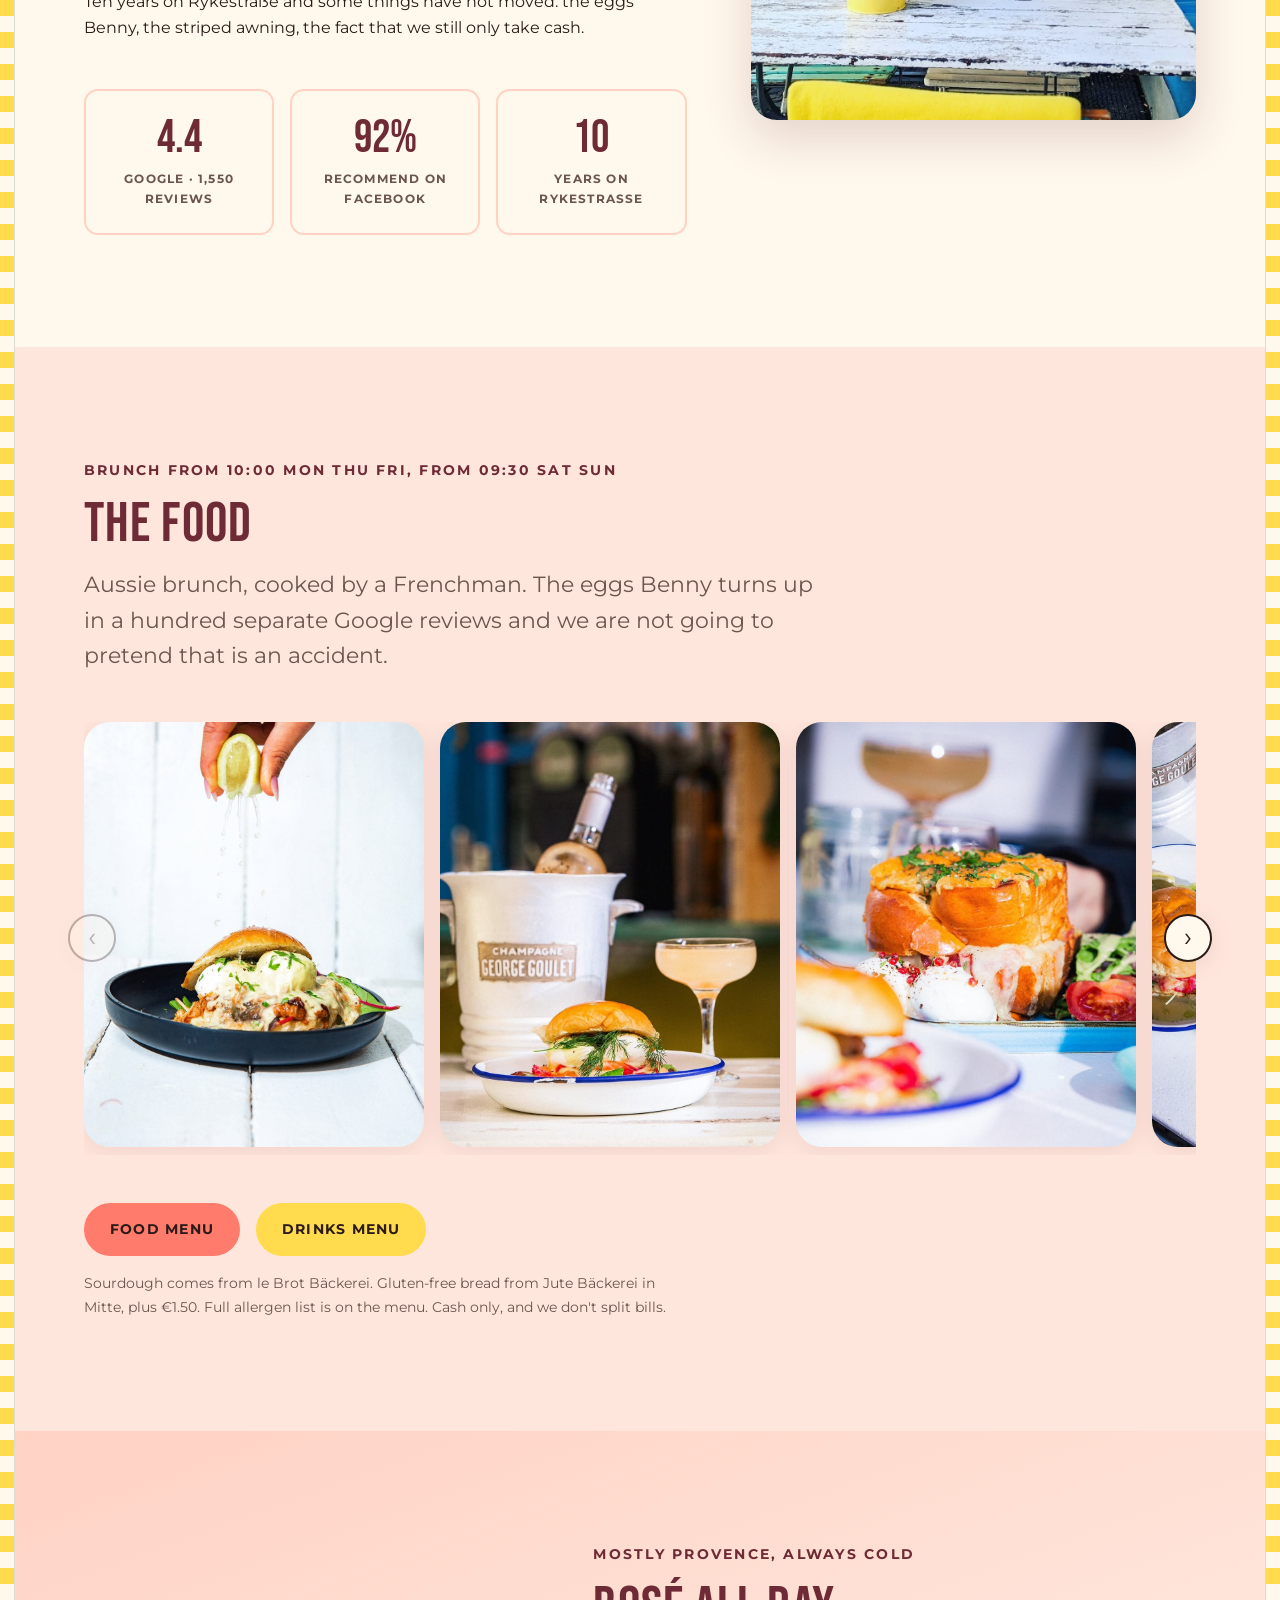
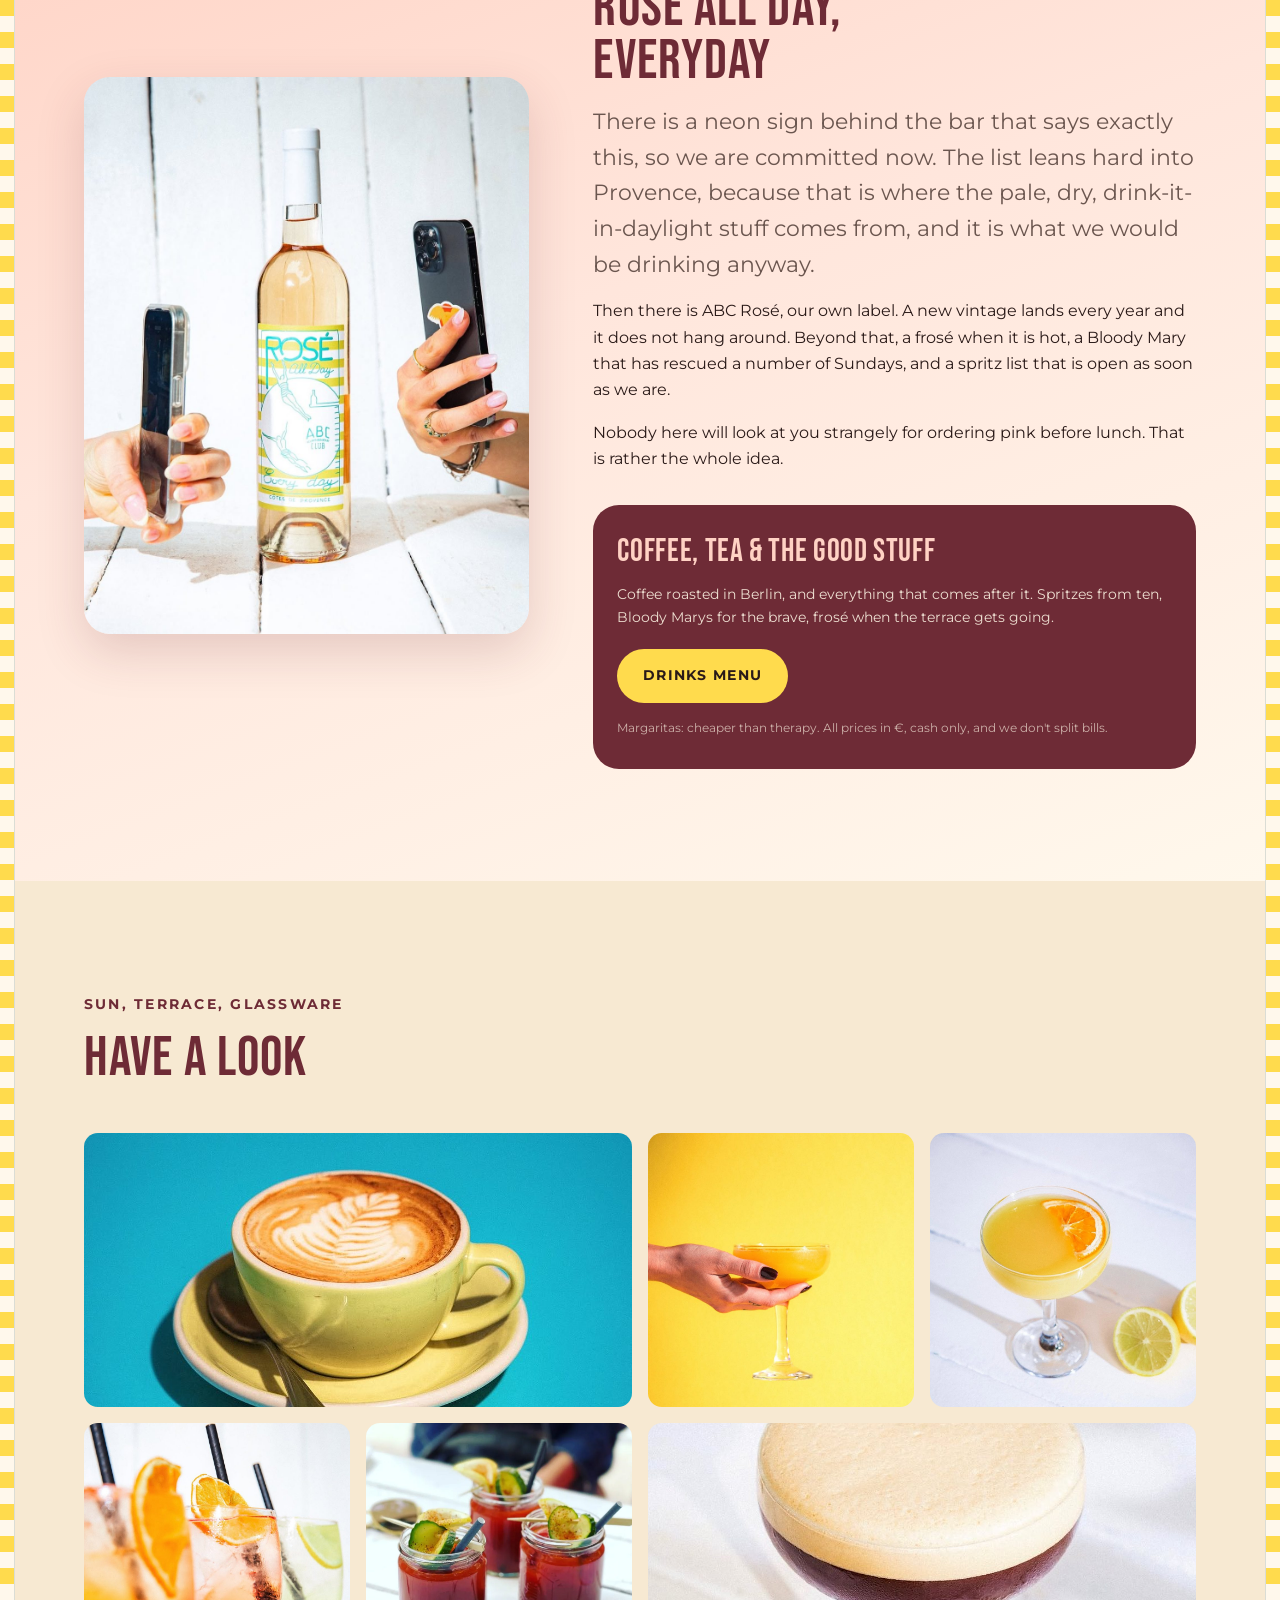
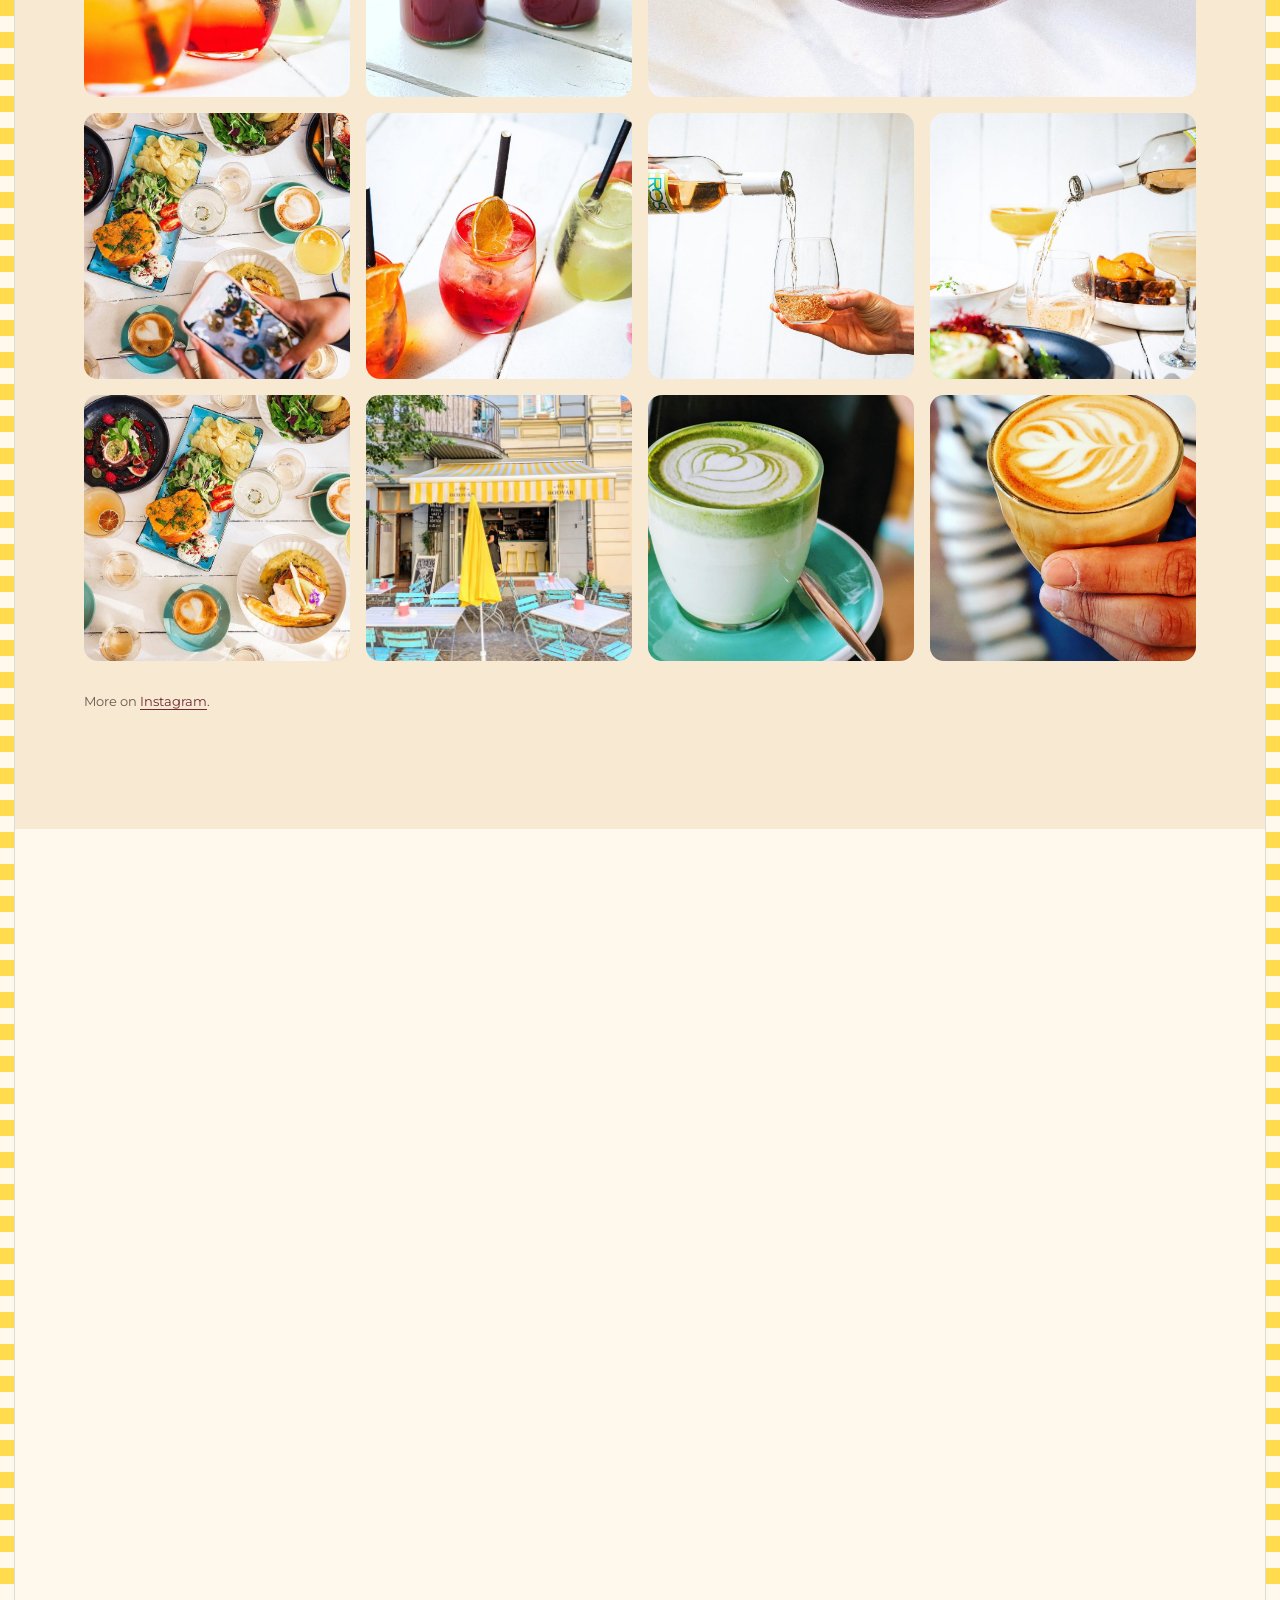
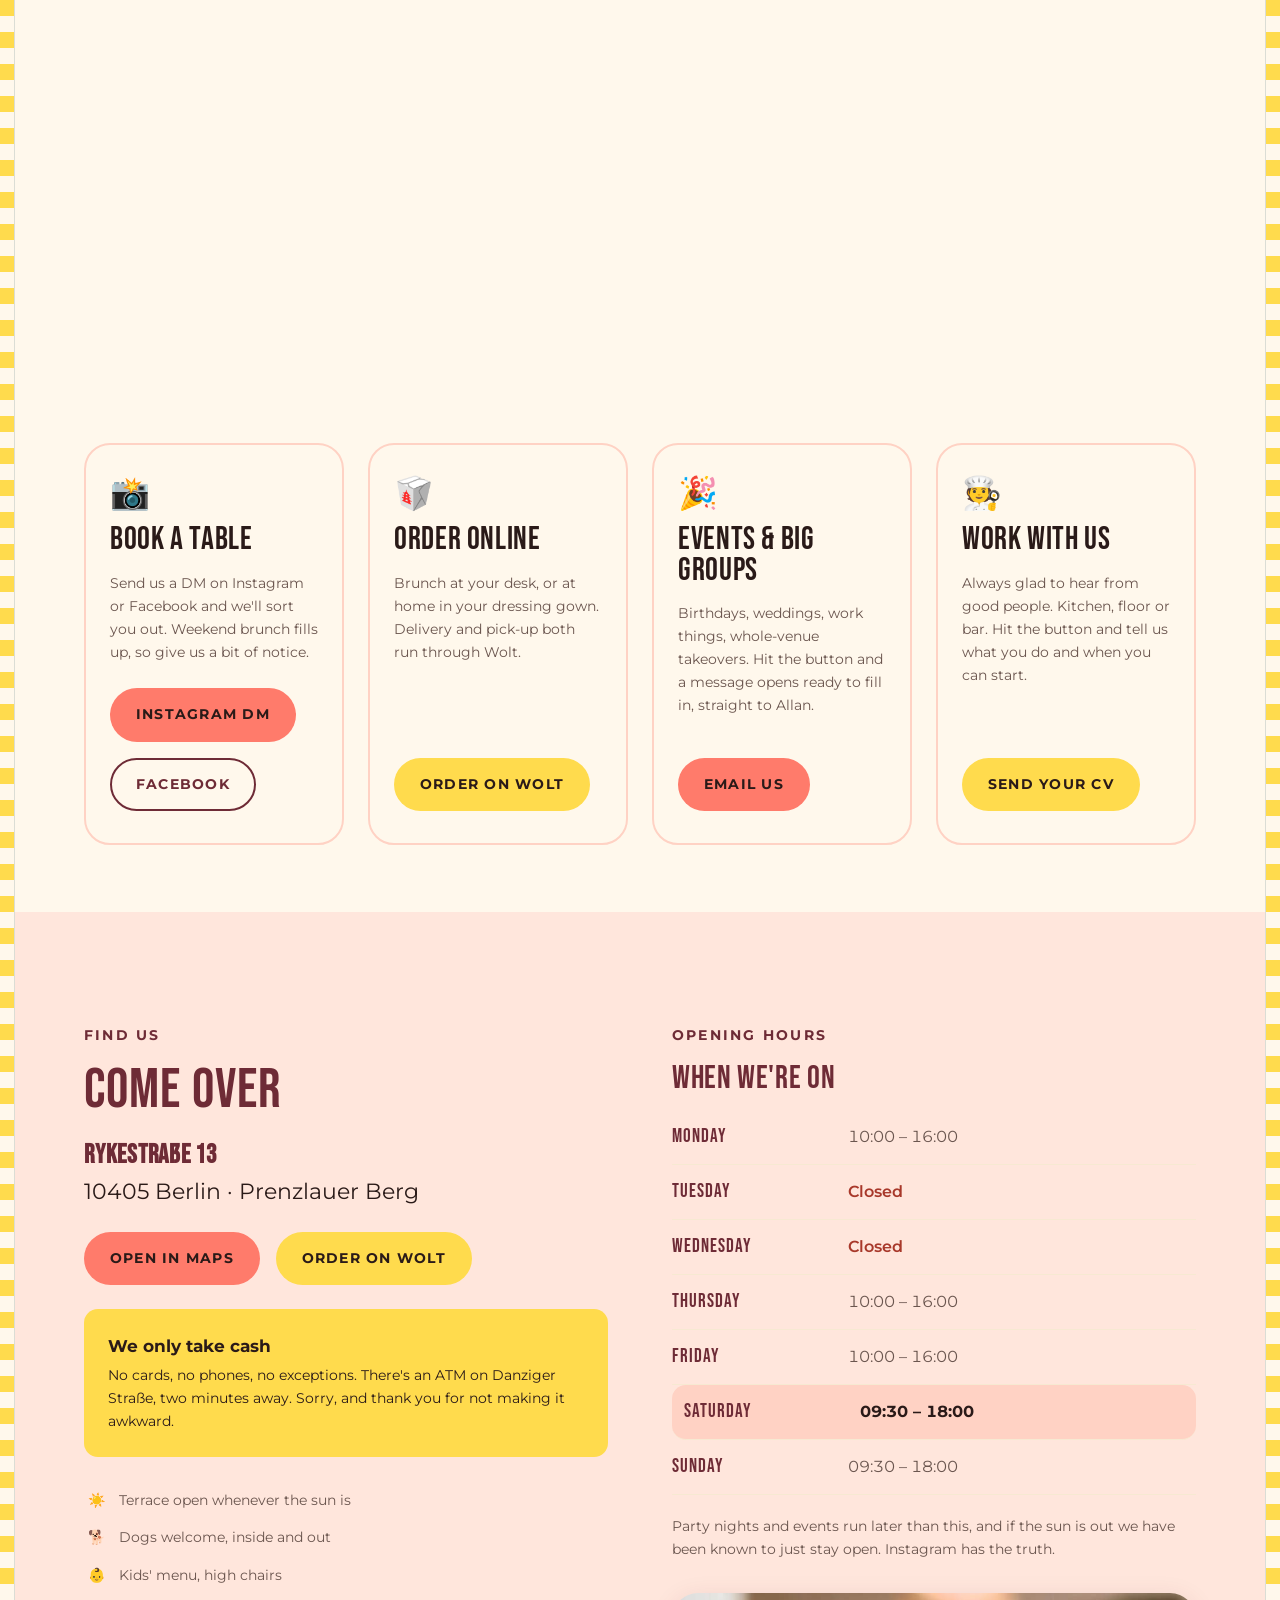
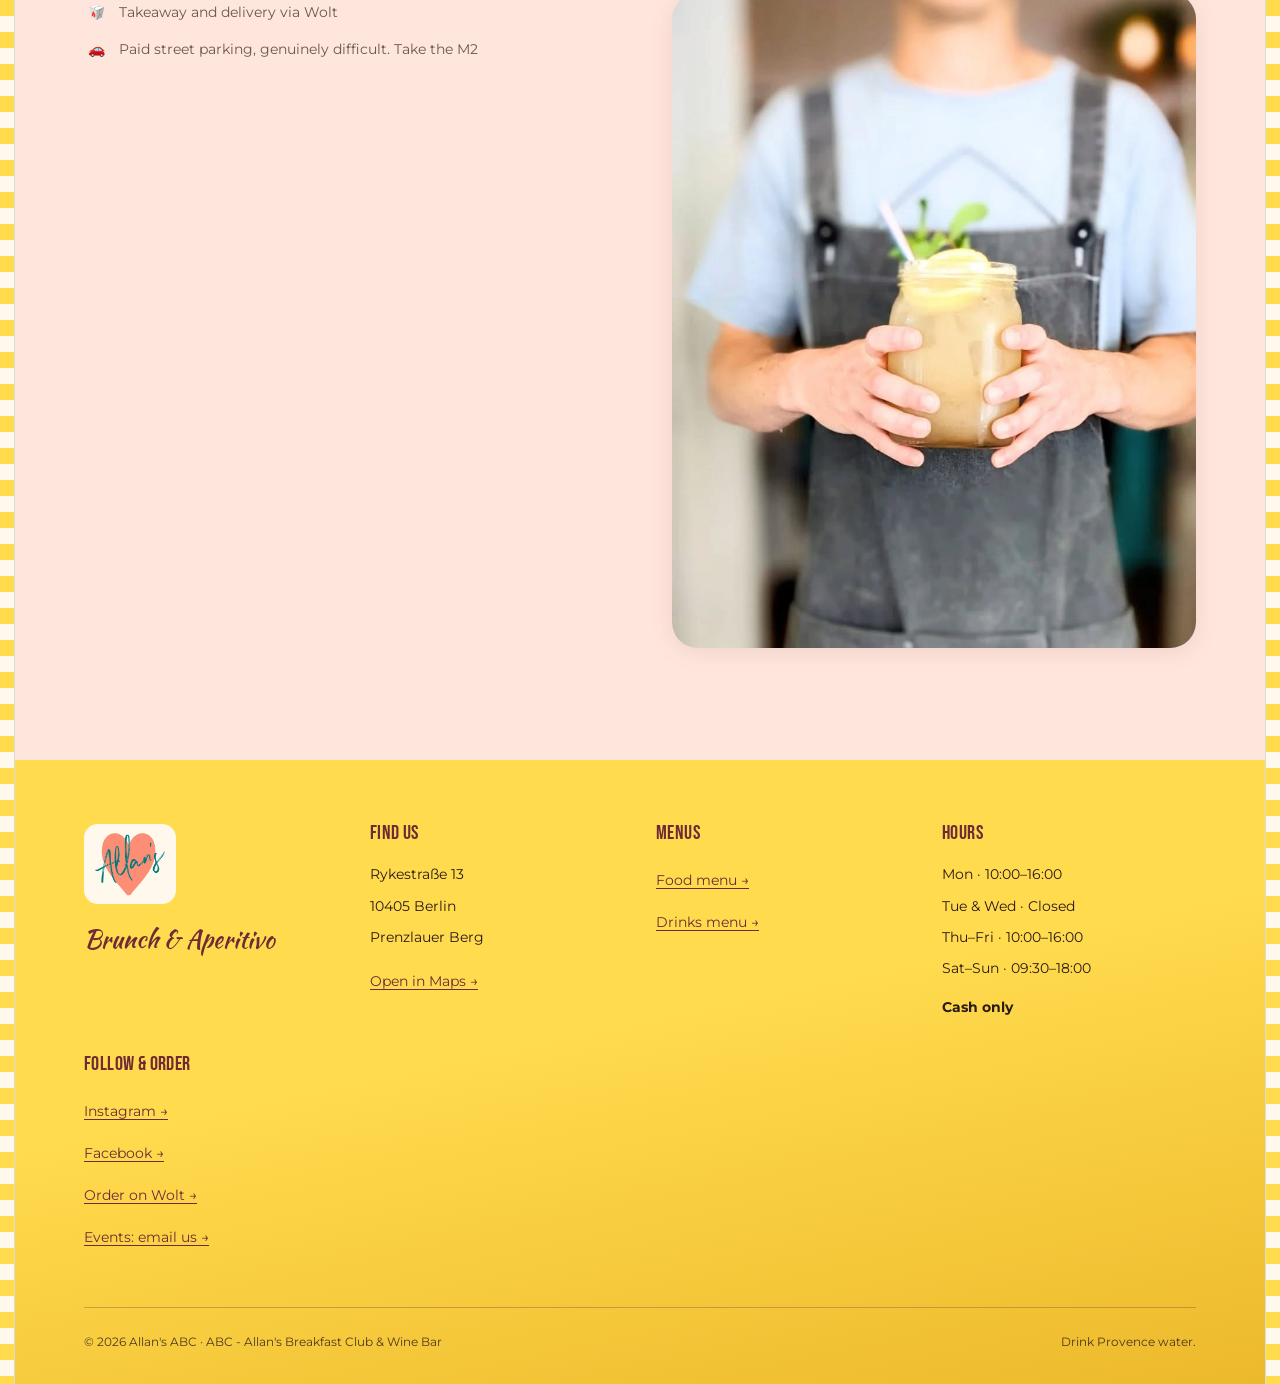
==== commit 8bbbdffb: "Three more gallery photos, and the 4K upscale Gallery grows to 14: the striped awning over the turqu" ====
--- a/site/index.html
+++ b/site/index.html
@@ -316,6 +316,9 @@
       <figure><img src="assets/img/g-rose-pour.jpg" alt="Rosé being poured into a glass held up to the light" loading="lazy"></figure>
       <figure><img src="assets/img/g-pouring.jpg" alt="A glass being topped up beside plates of brunch" loading="lazy"></figure>
       <figure><img src="assets/img/g-table.jpg" alt="Brunch plates, coffees and glasses spread across a white wooden table" loading="lazy"></figure>
+      <figure><img src="assets/img/g-terrace-chairs.jpg" alt="The striped awning over turquoise terrace chairs and white tables on the street" loading="lazy"></figure>
+      <figure><img src="assets/img/g-matcha.jpg" alt="A matcha latte with leaf art in a glass on a turquoise saucer" loading="lazy"></figure>
+      <figure><img src="assets/img/g-cappuccino-hand.jpg" alt="A hand holding a cappuccino with fern latte art" loading="lazy"></figure>
     </div>
 
     <p class="gallery-note" style="margin-top:1.5rem;font-size:0.8rem;color:var(--text-muted)">
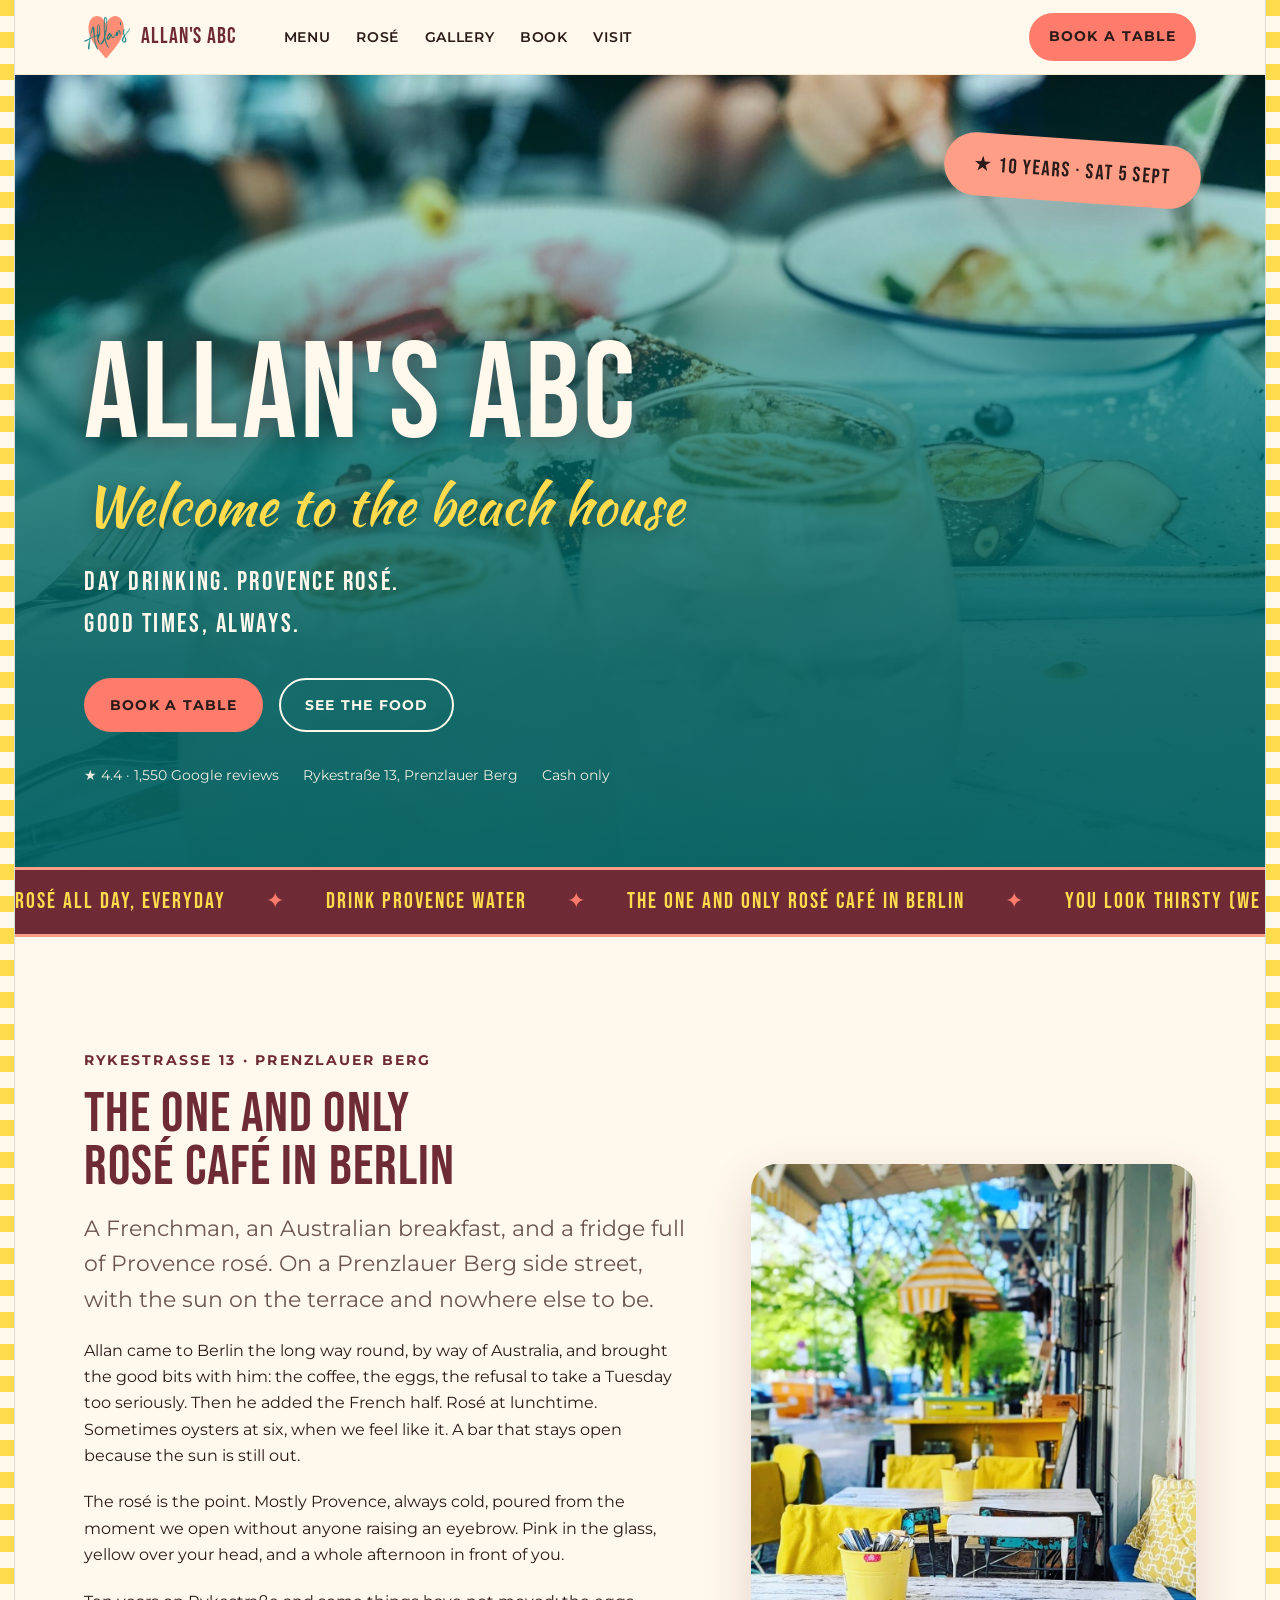
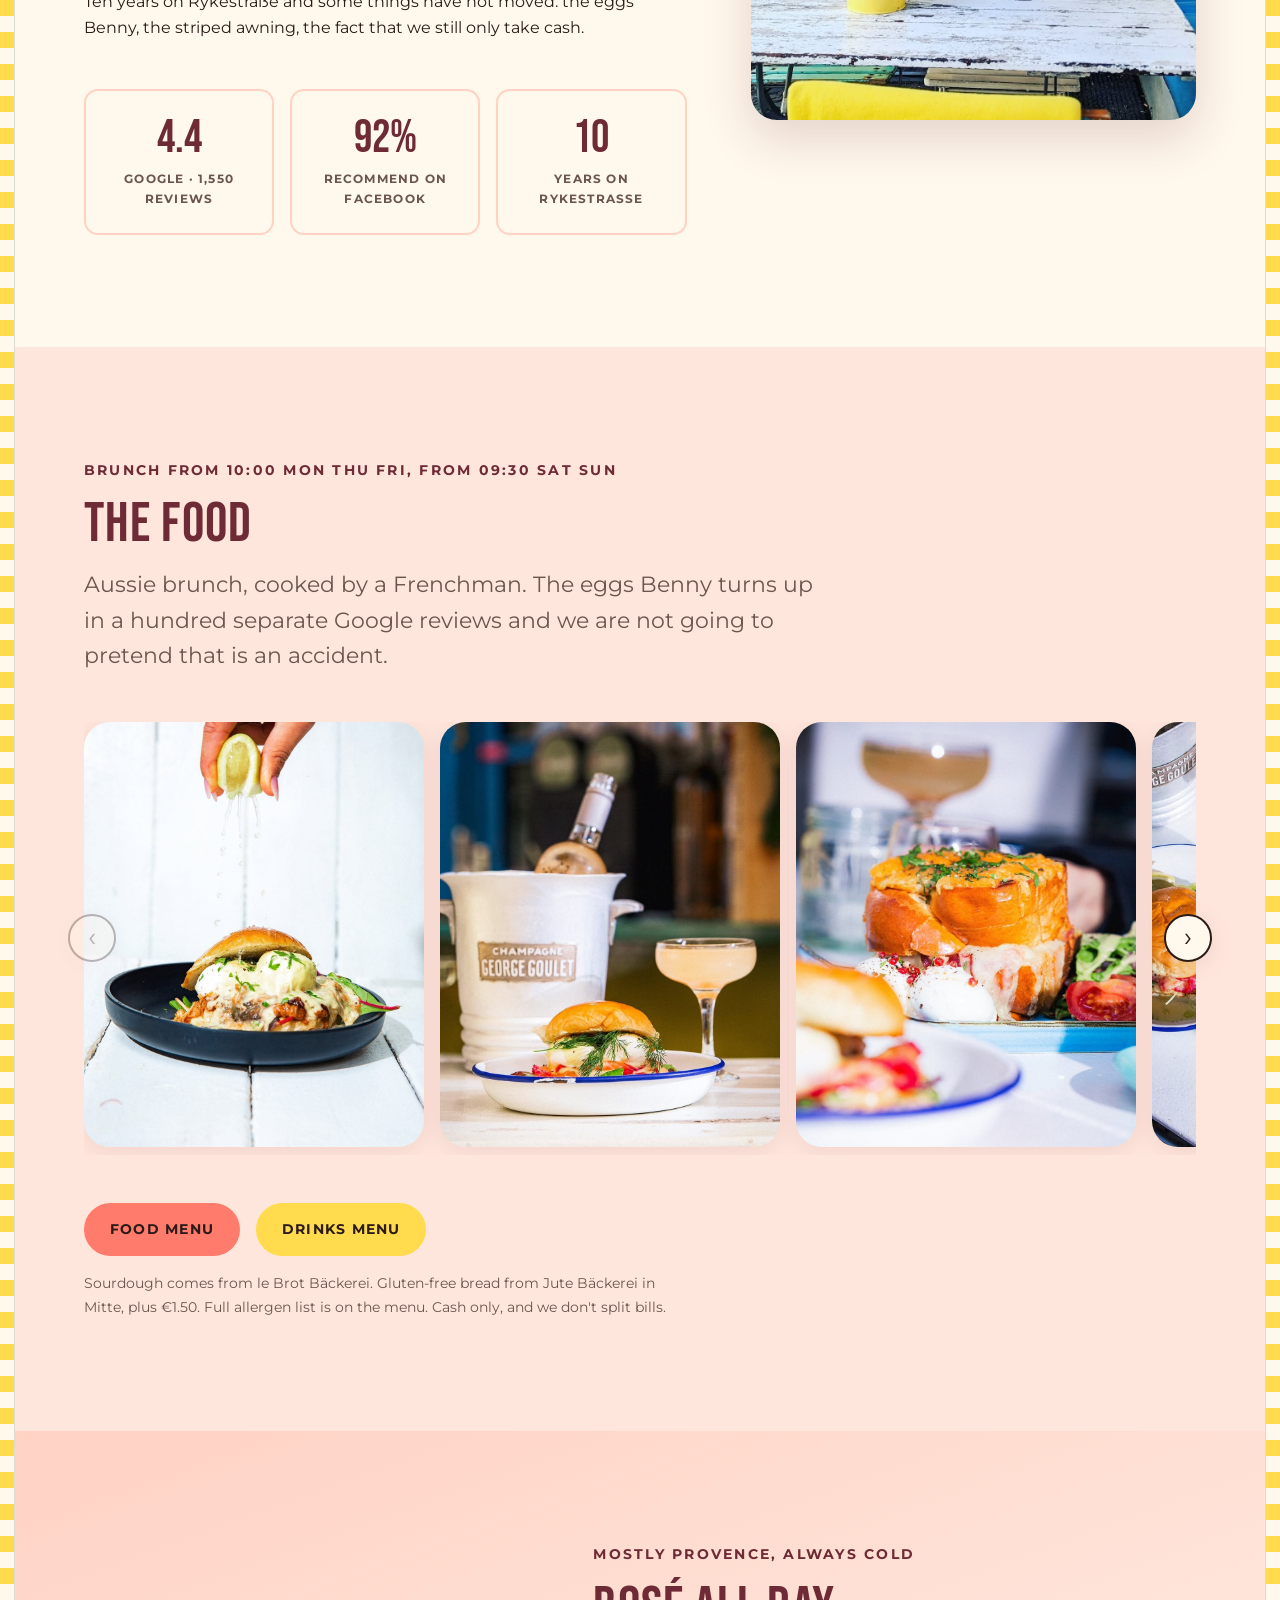
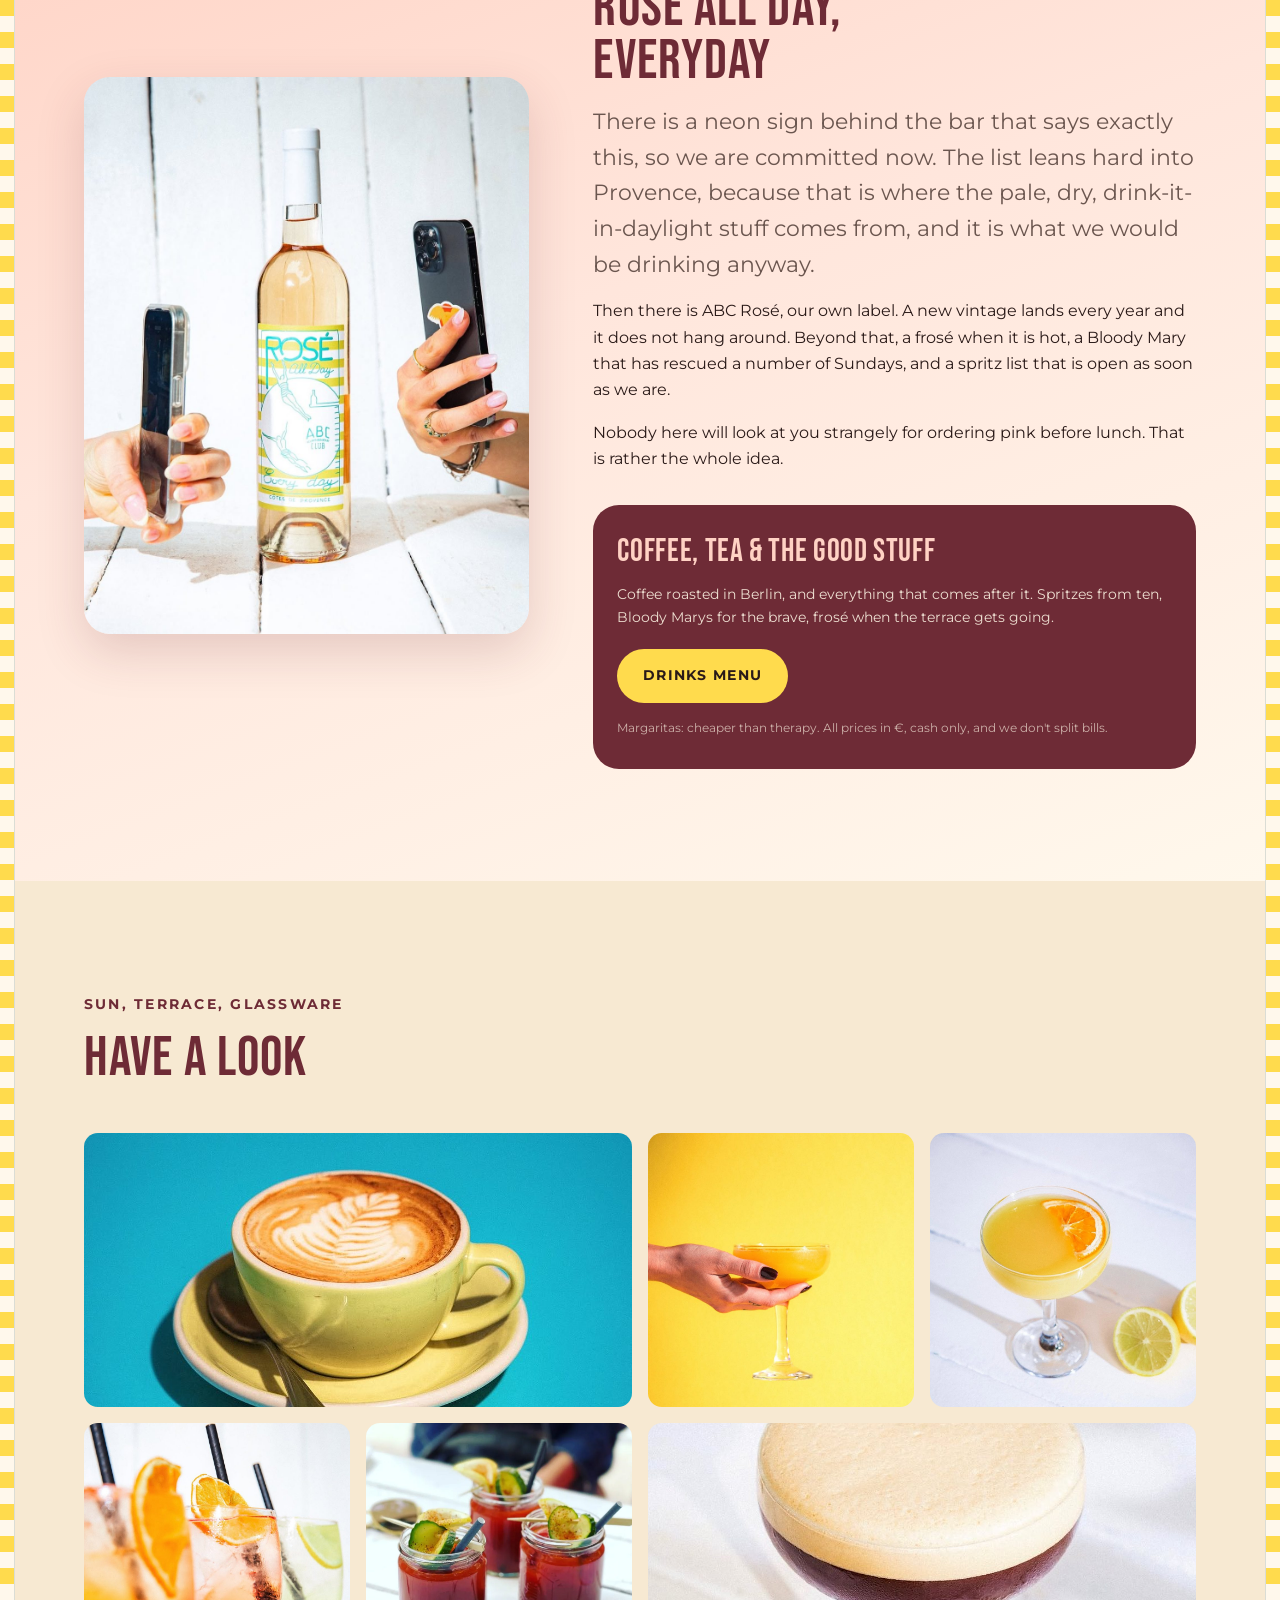
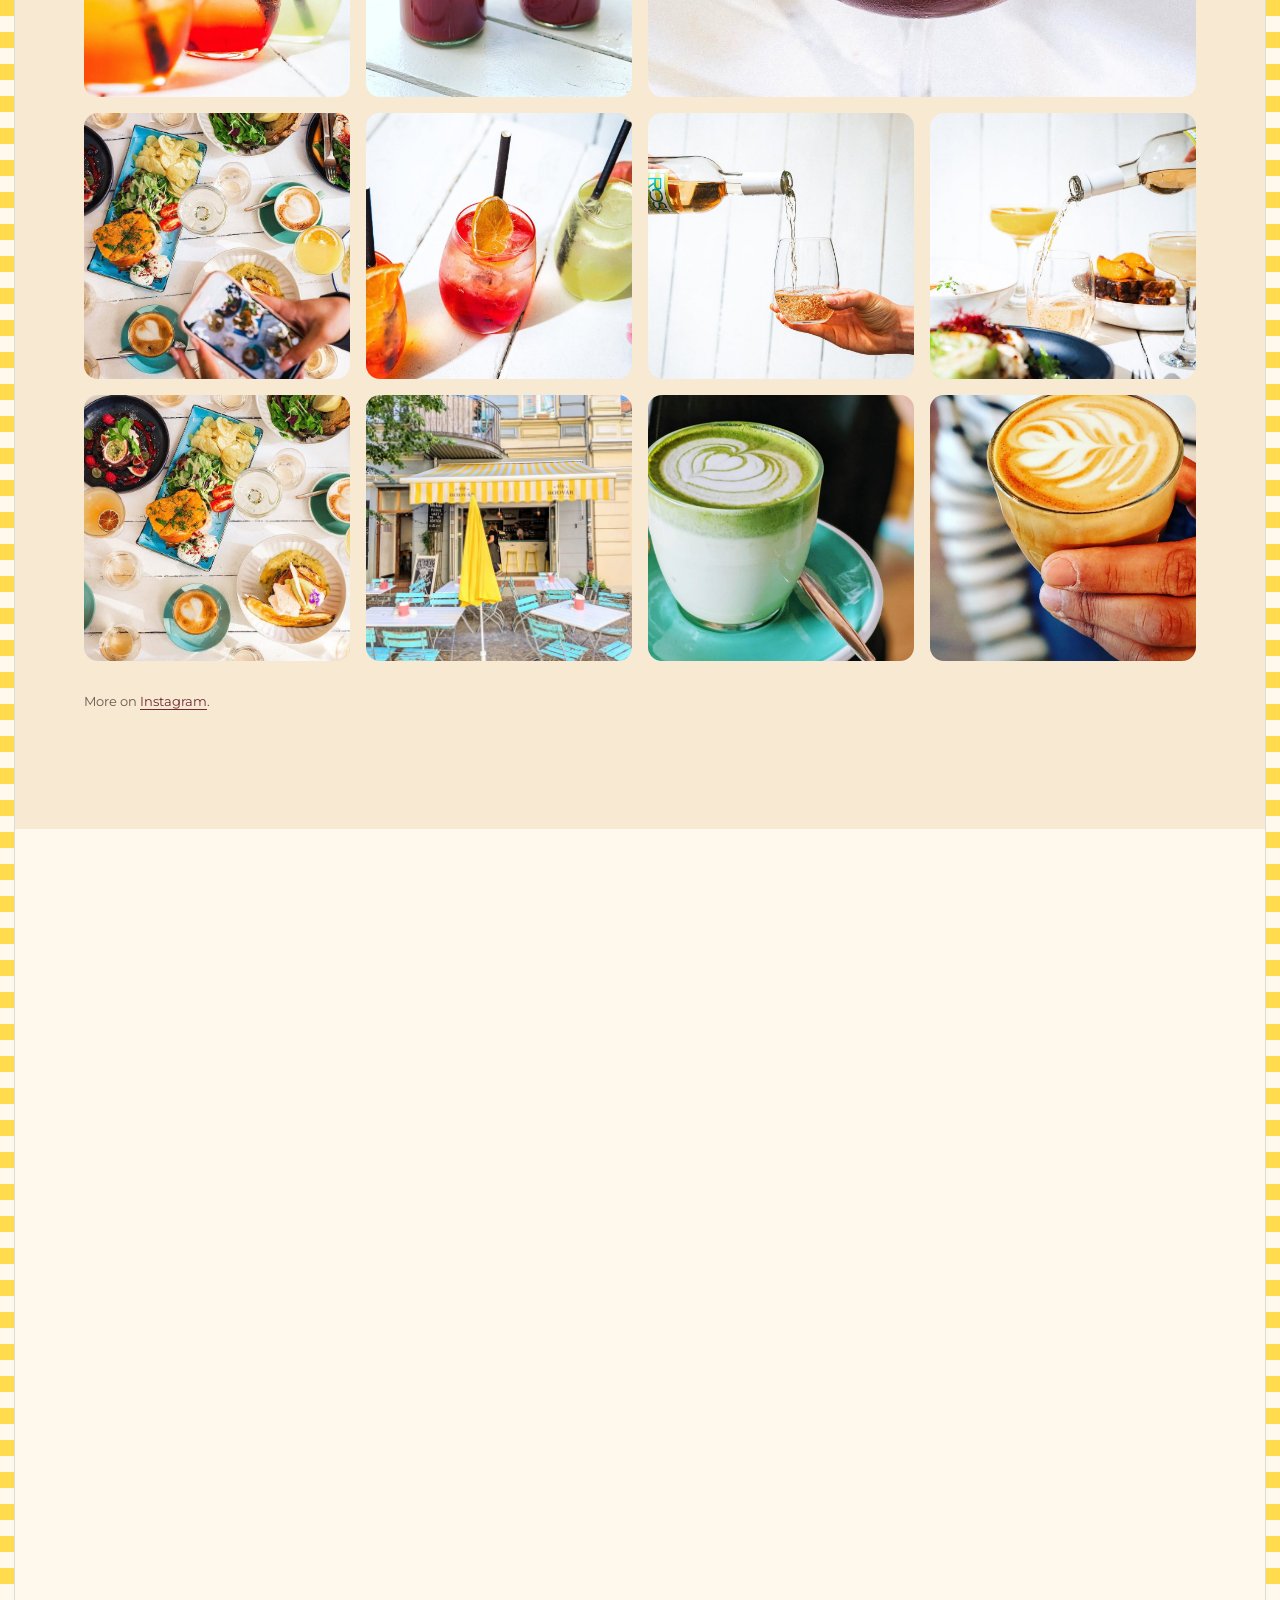
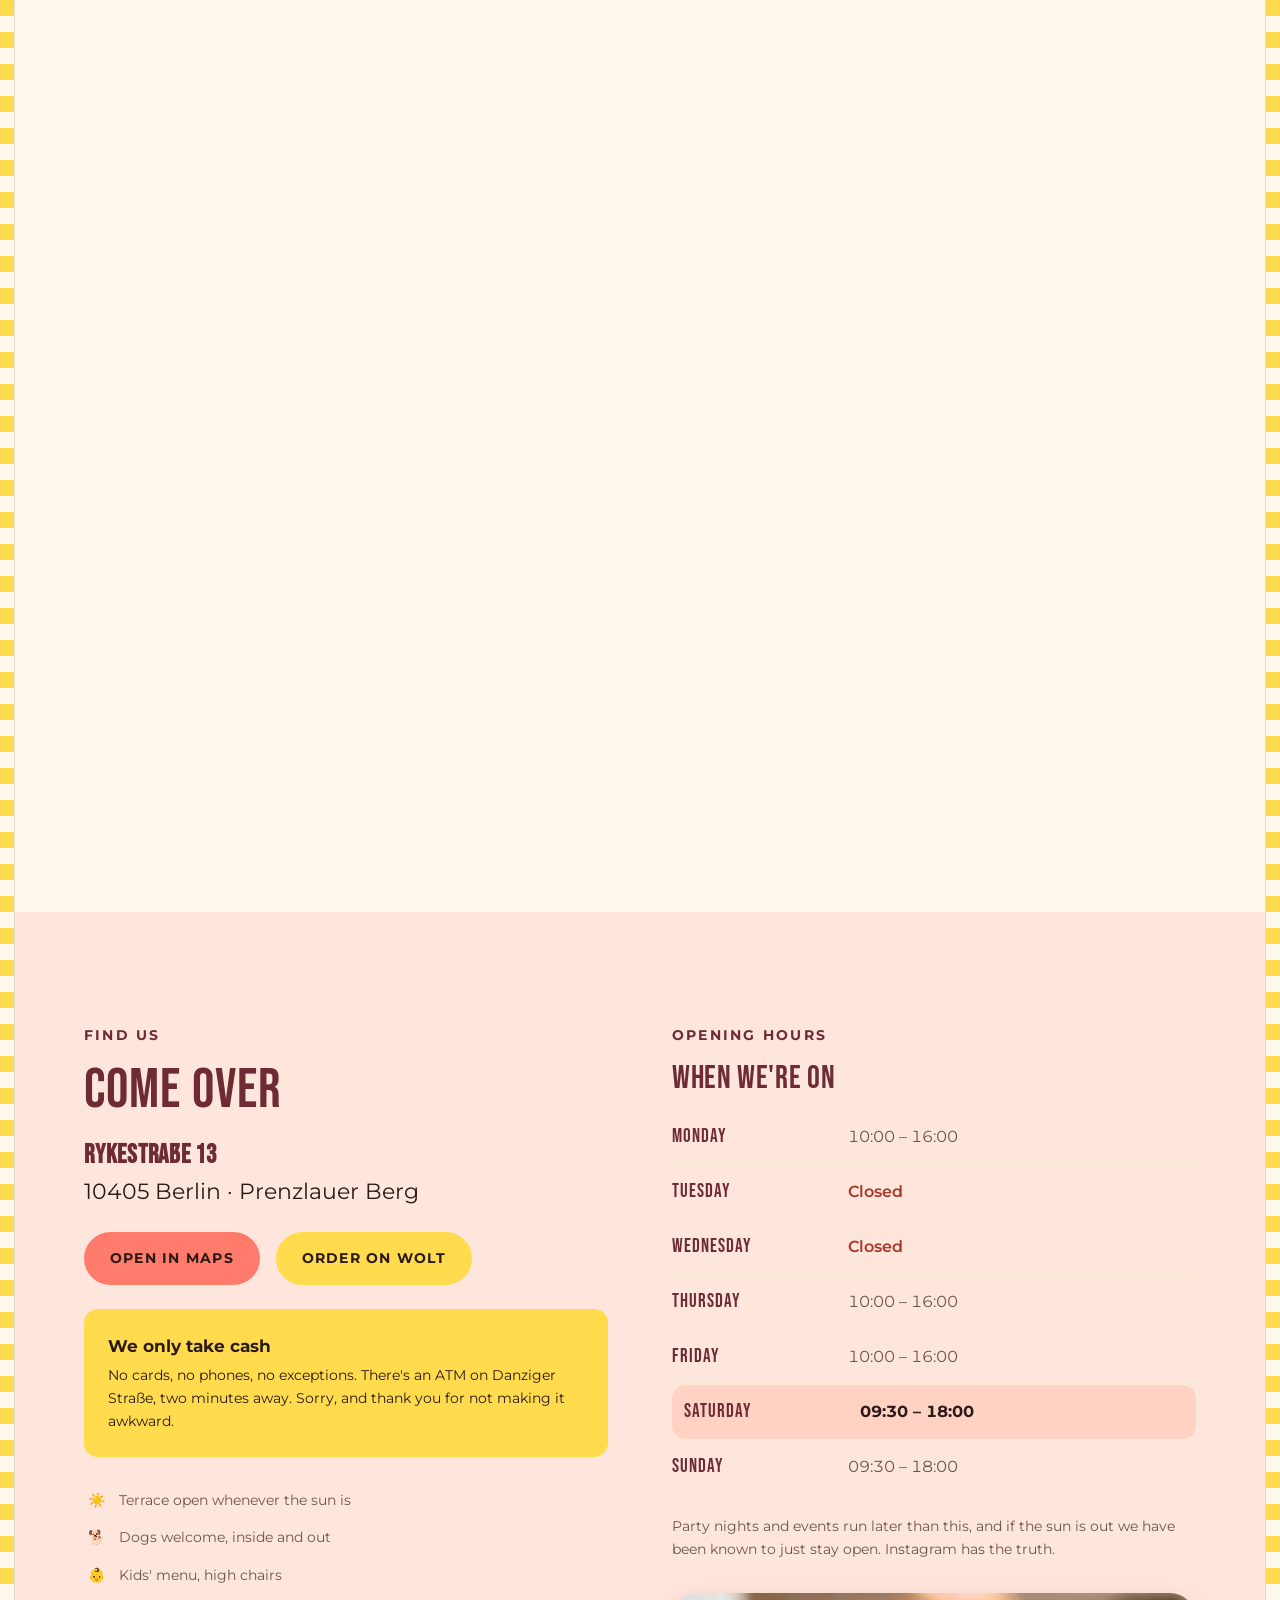
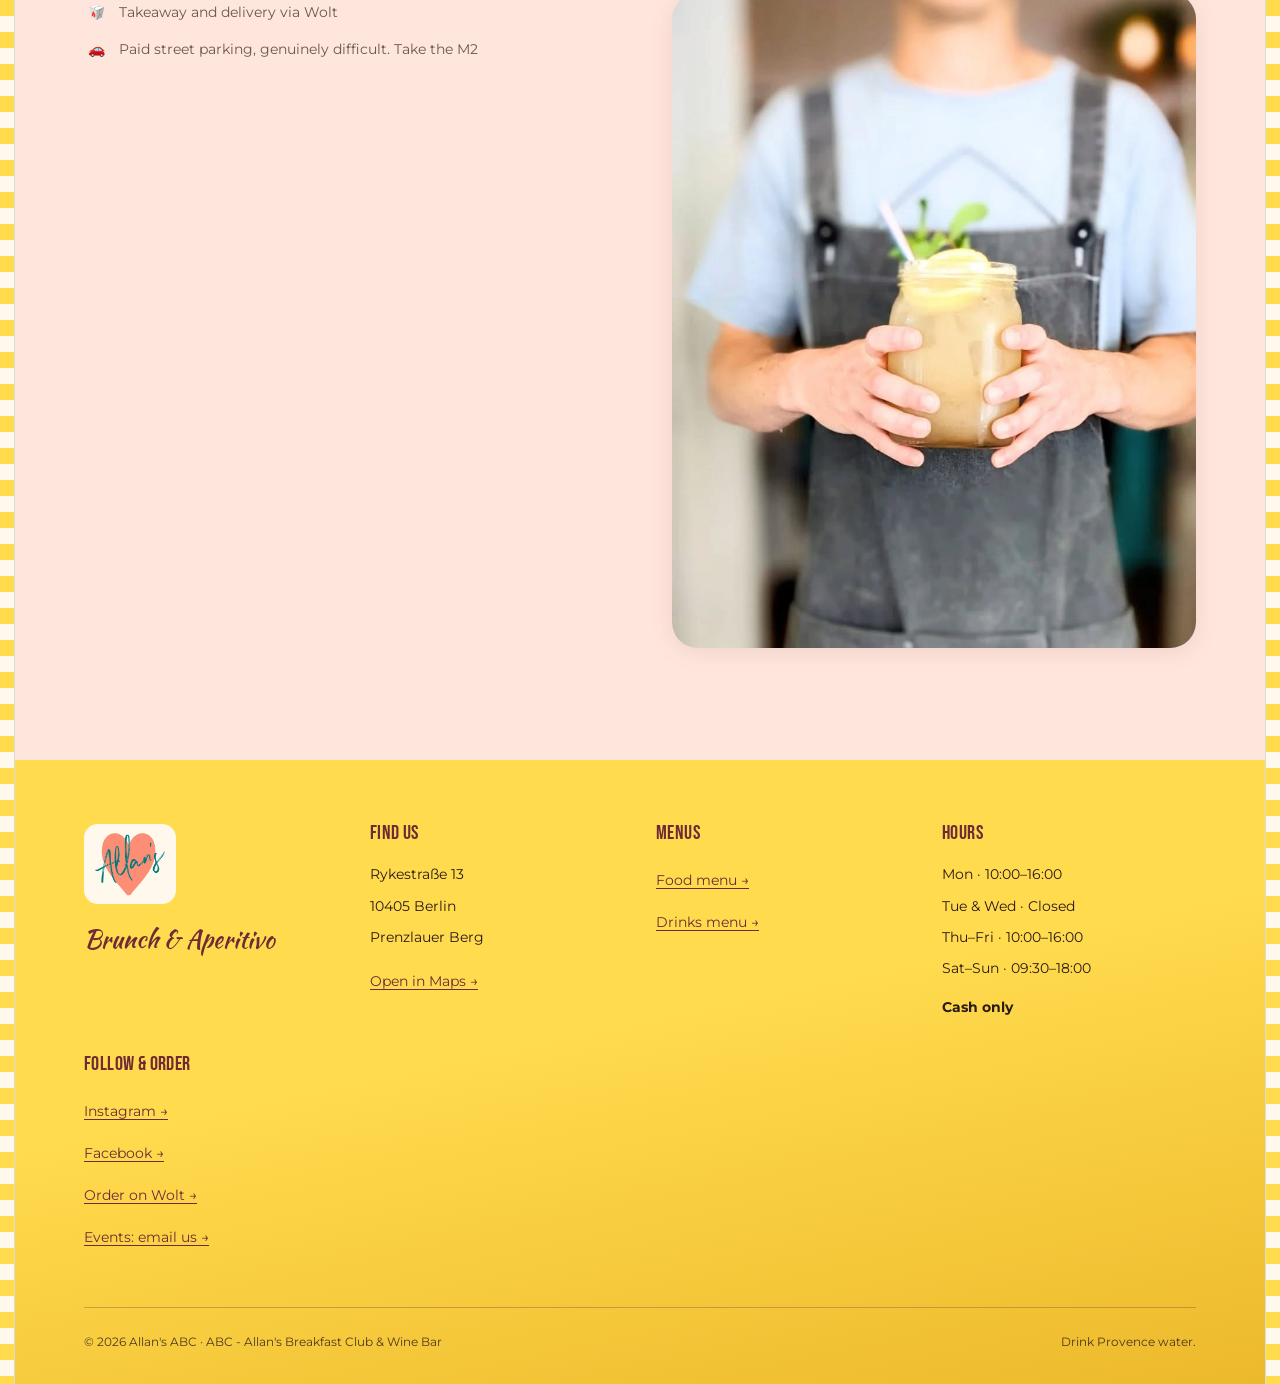
==== commit 6e1676e8: "Use the upscaled drinks shot as the hero The 4K upscale becomes the main image, resized to 1900px / " ====
--- a/site/index.html
+++ b/site/index.html
@@ -12,7 +12,7 @@
 <meta property="og:title" content="Allan&#39;s ABC · Brunch &amp; Aperitivo, Berlin">
 <meta property="og:description" content="Day drinking. Provence rosé. Good times, always. Rykestraße 13, Prenzlauer Berg.">
 <meta property="og:url" content="https://allansabc.com/">
-<meta property="og:image" content="https://allansabc.com/assets/img/hero-terrace.jpg">
+<meta property="og:image" content="https://allansabc.com/assets/img/hero-drinks.jpg">
 <meta property="og:locale" content="en_GB">
 <meta name="twitter:card" content="summary_large_image">
 <meta name="theme-color" content="#8ED7D2">
@@ -40,7 +40,7 @@
   "alternateName": "ABC - Allan\u0027s Breakfast Club \u0026 Wine Bar",
   "description": "Aussie brunch culture crossed with French apéro. Café by day, terrace all summer, in Prenzlauer Berg.",
   "url": "https://allansabc.com/",
-  "image": "https://allansabc.com/assets/img/hero-terrace.jpg",
+  "image": "https://allansabc.com/assets/img/hero-drinks.jpg",
   "servesCuisine": ["Brunch", "Australian", "French", "Mediterranean"],
   "priceRange": "€€",
   "paymentAccepted": "Cash",
@@ -143,7 +143,7 @@
 <!-- ============================ HERO ============================ -->
 <section class="hero">
   <div class="hero__media">
-    <img src="assets/img/hero-terrace.jpg" alt="Yellow-and-white parasols over the pavement terrace on a bright day" fetchpriority="high">
+    <img src="assets/img/hero-drinks.jpg" alt="Two iced drinks with dried lime wheels on a white table, brunch plates behind" fetchpriority="high">
   </div>
 
   <div class="wrap hero__inner">
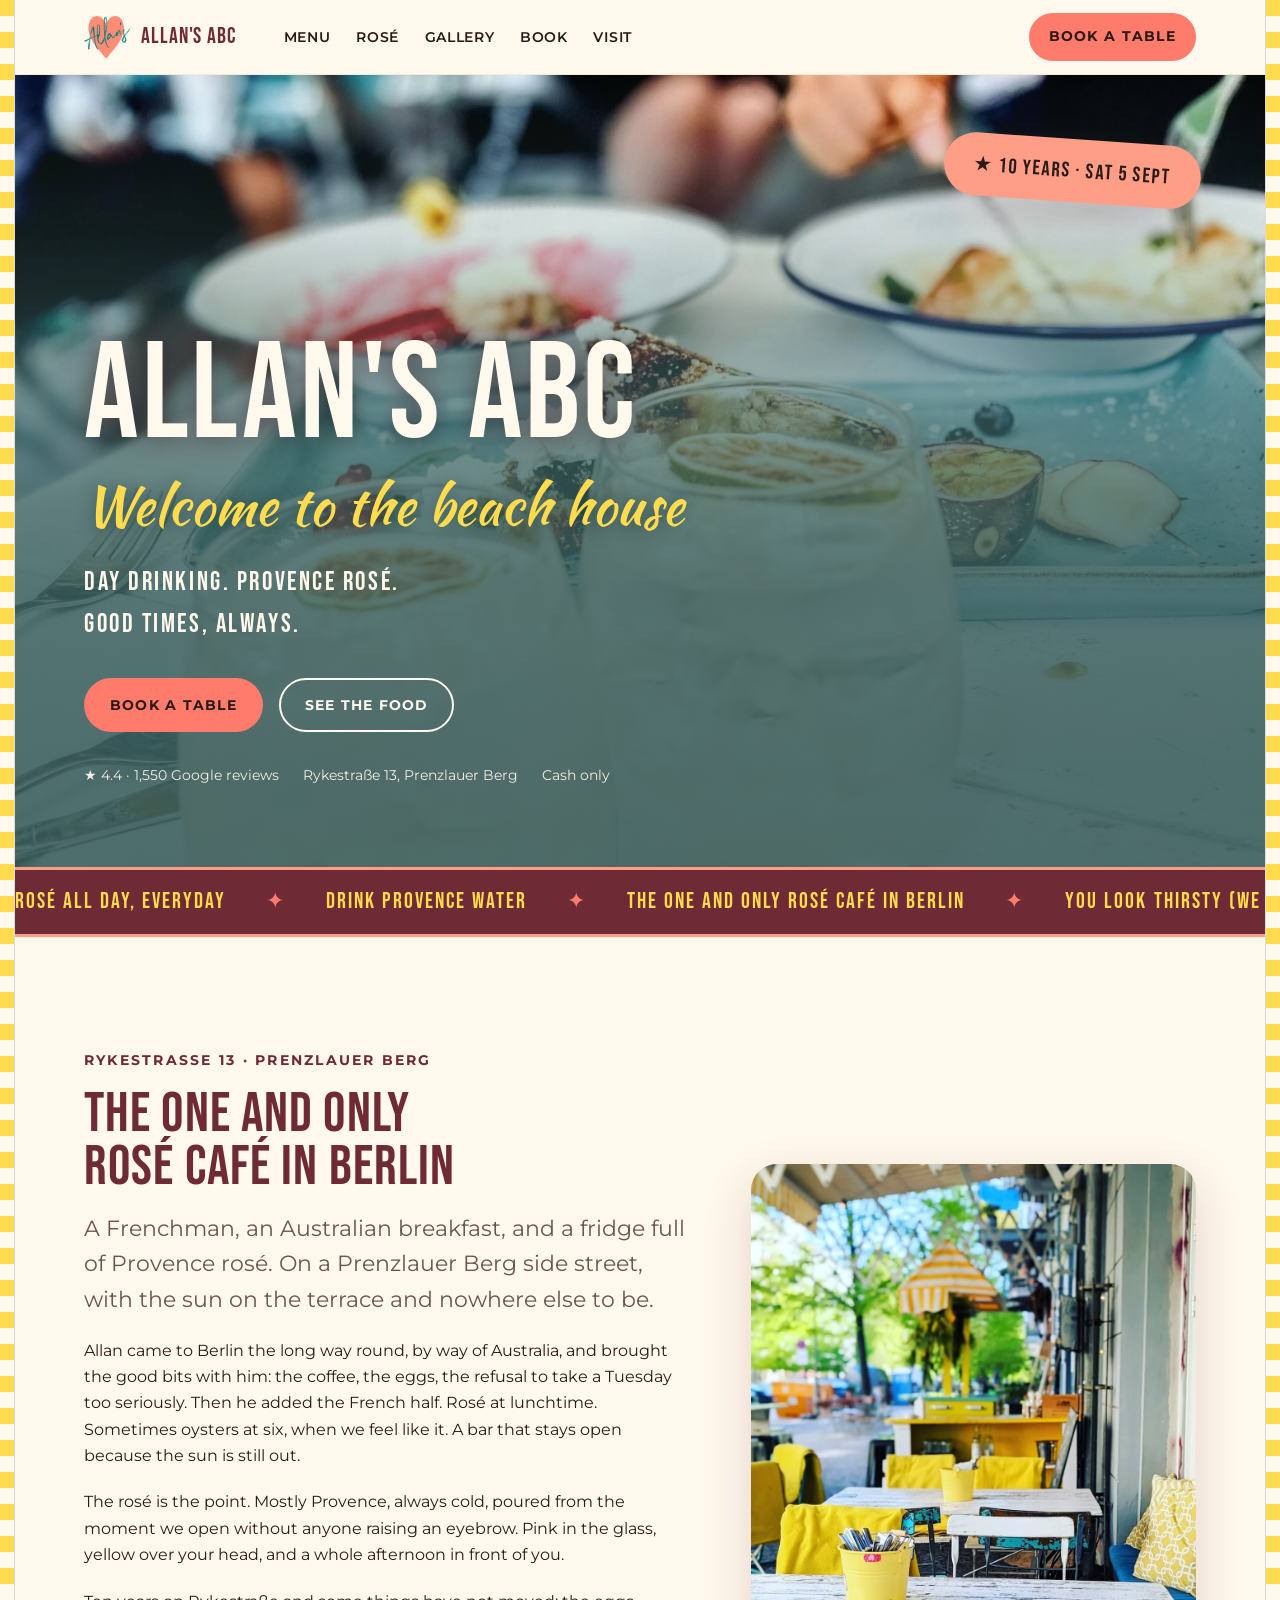
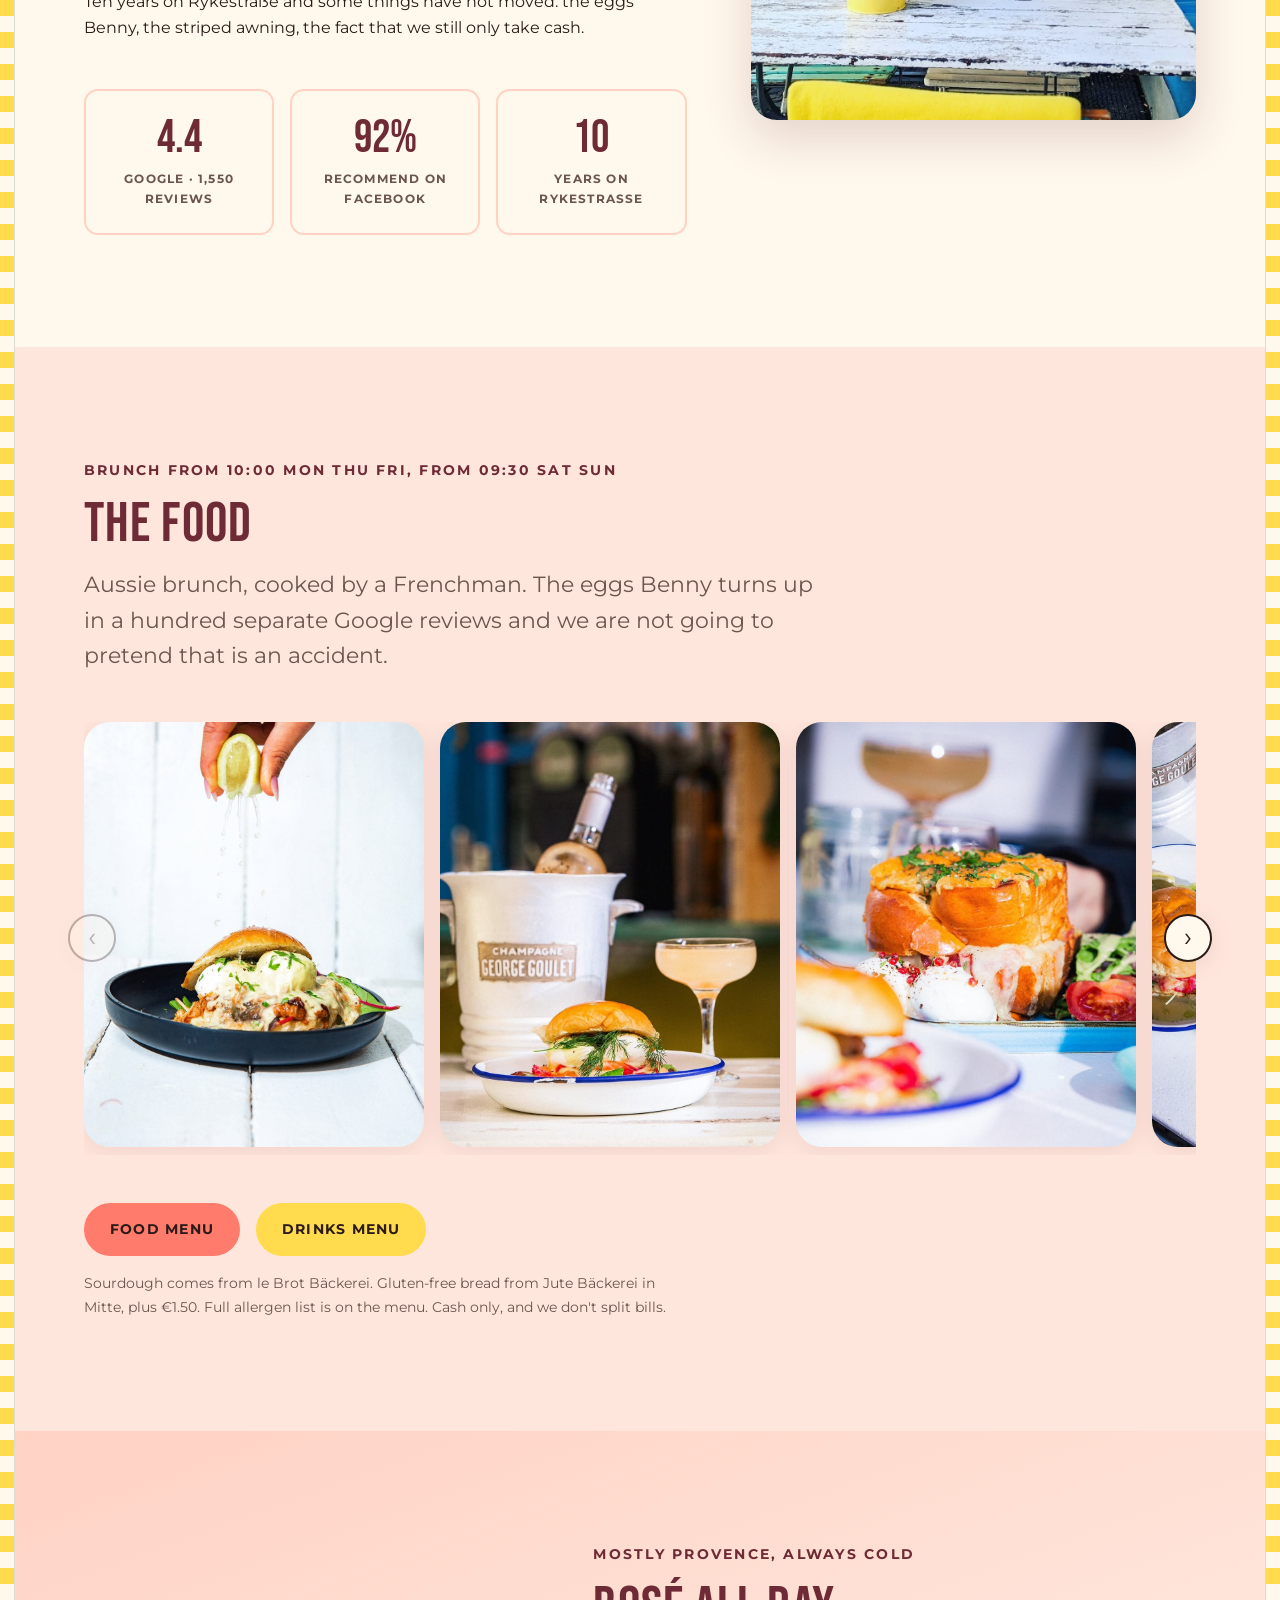
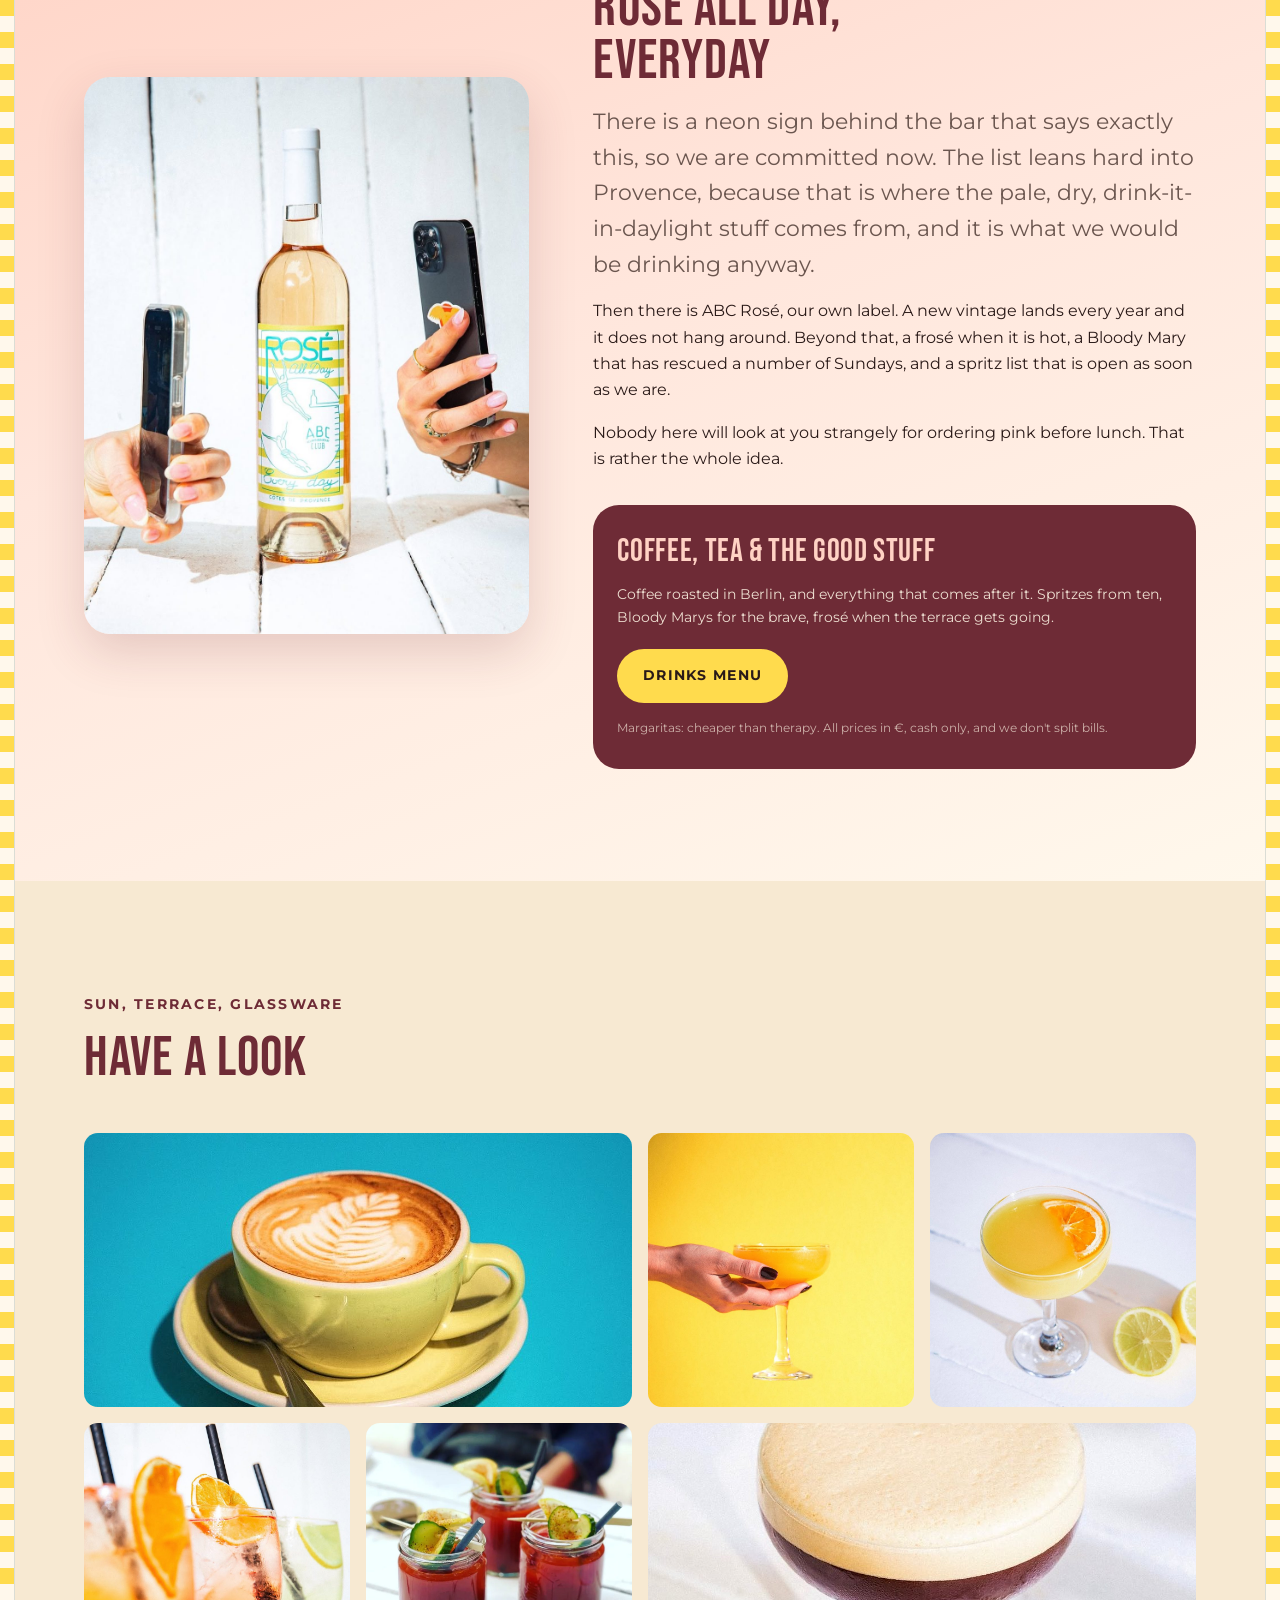
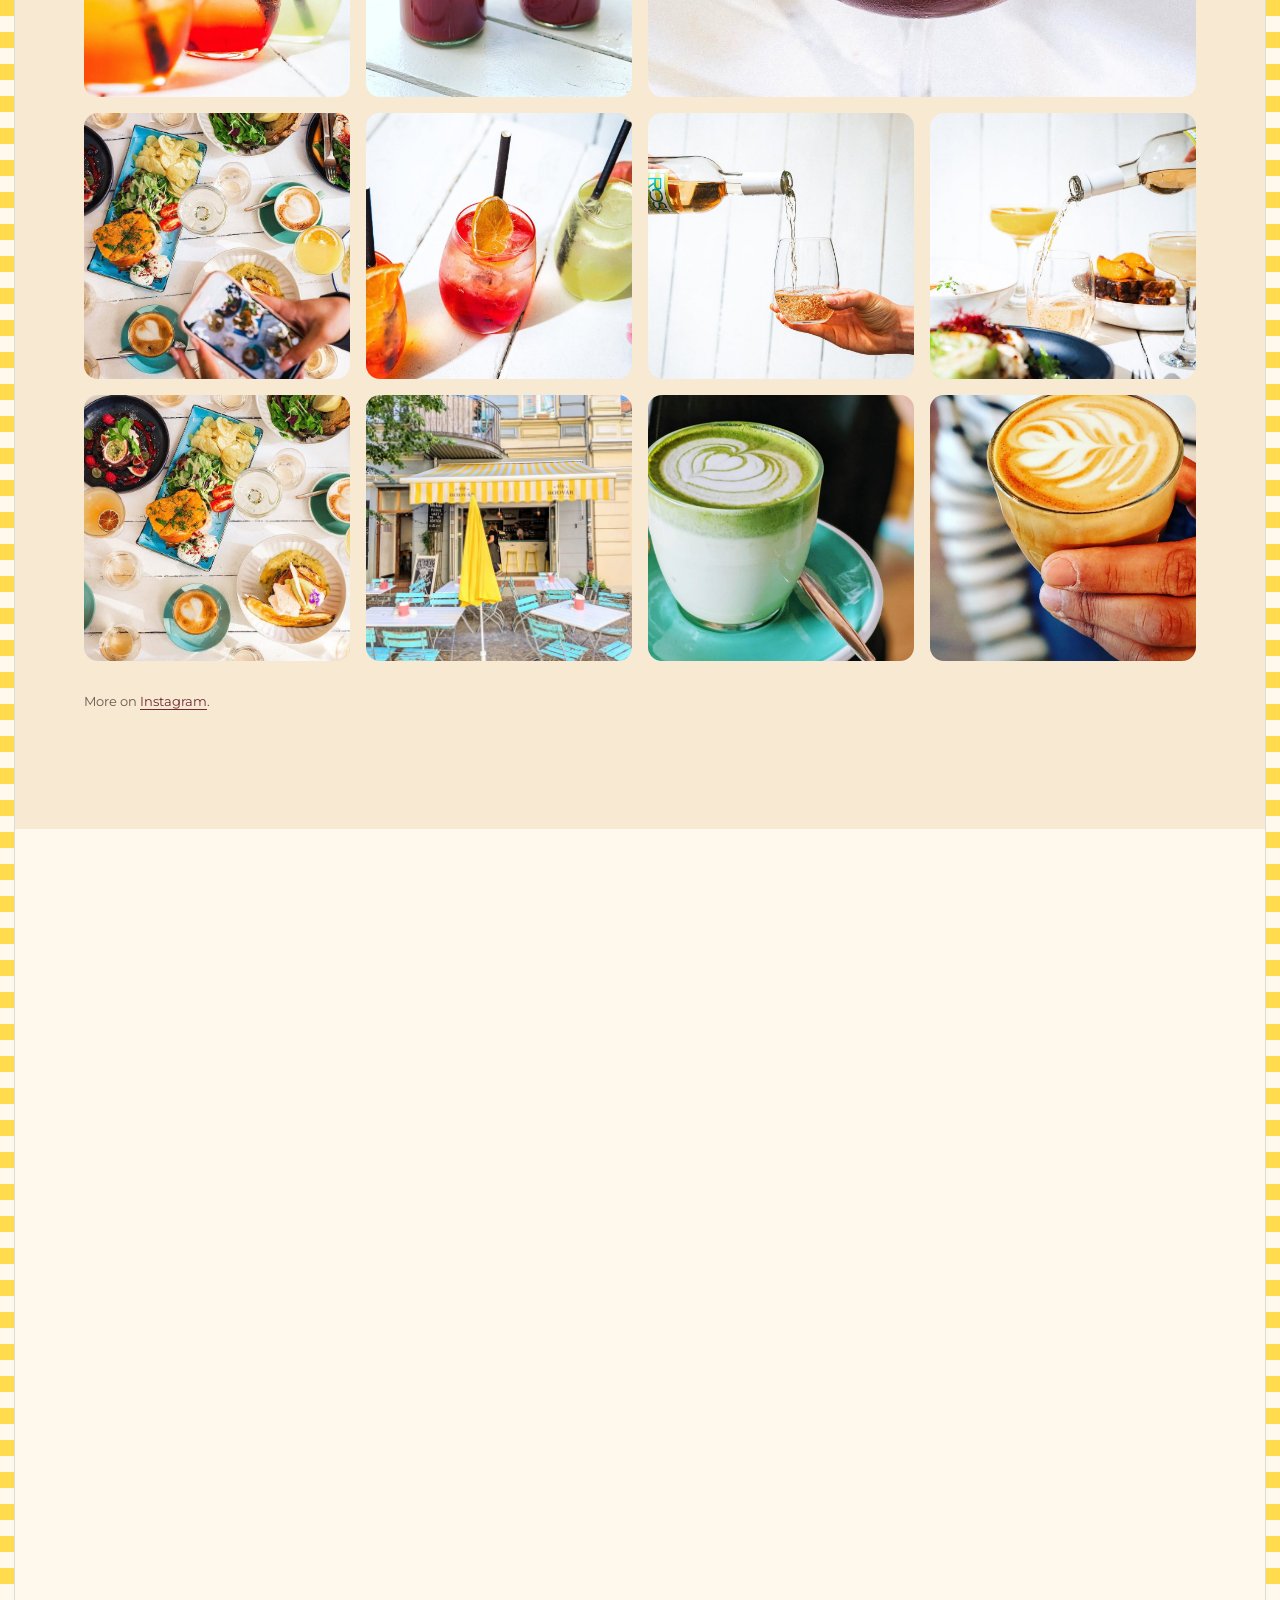
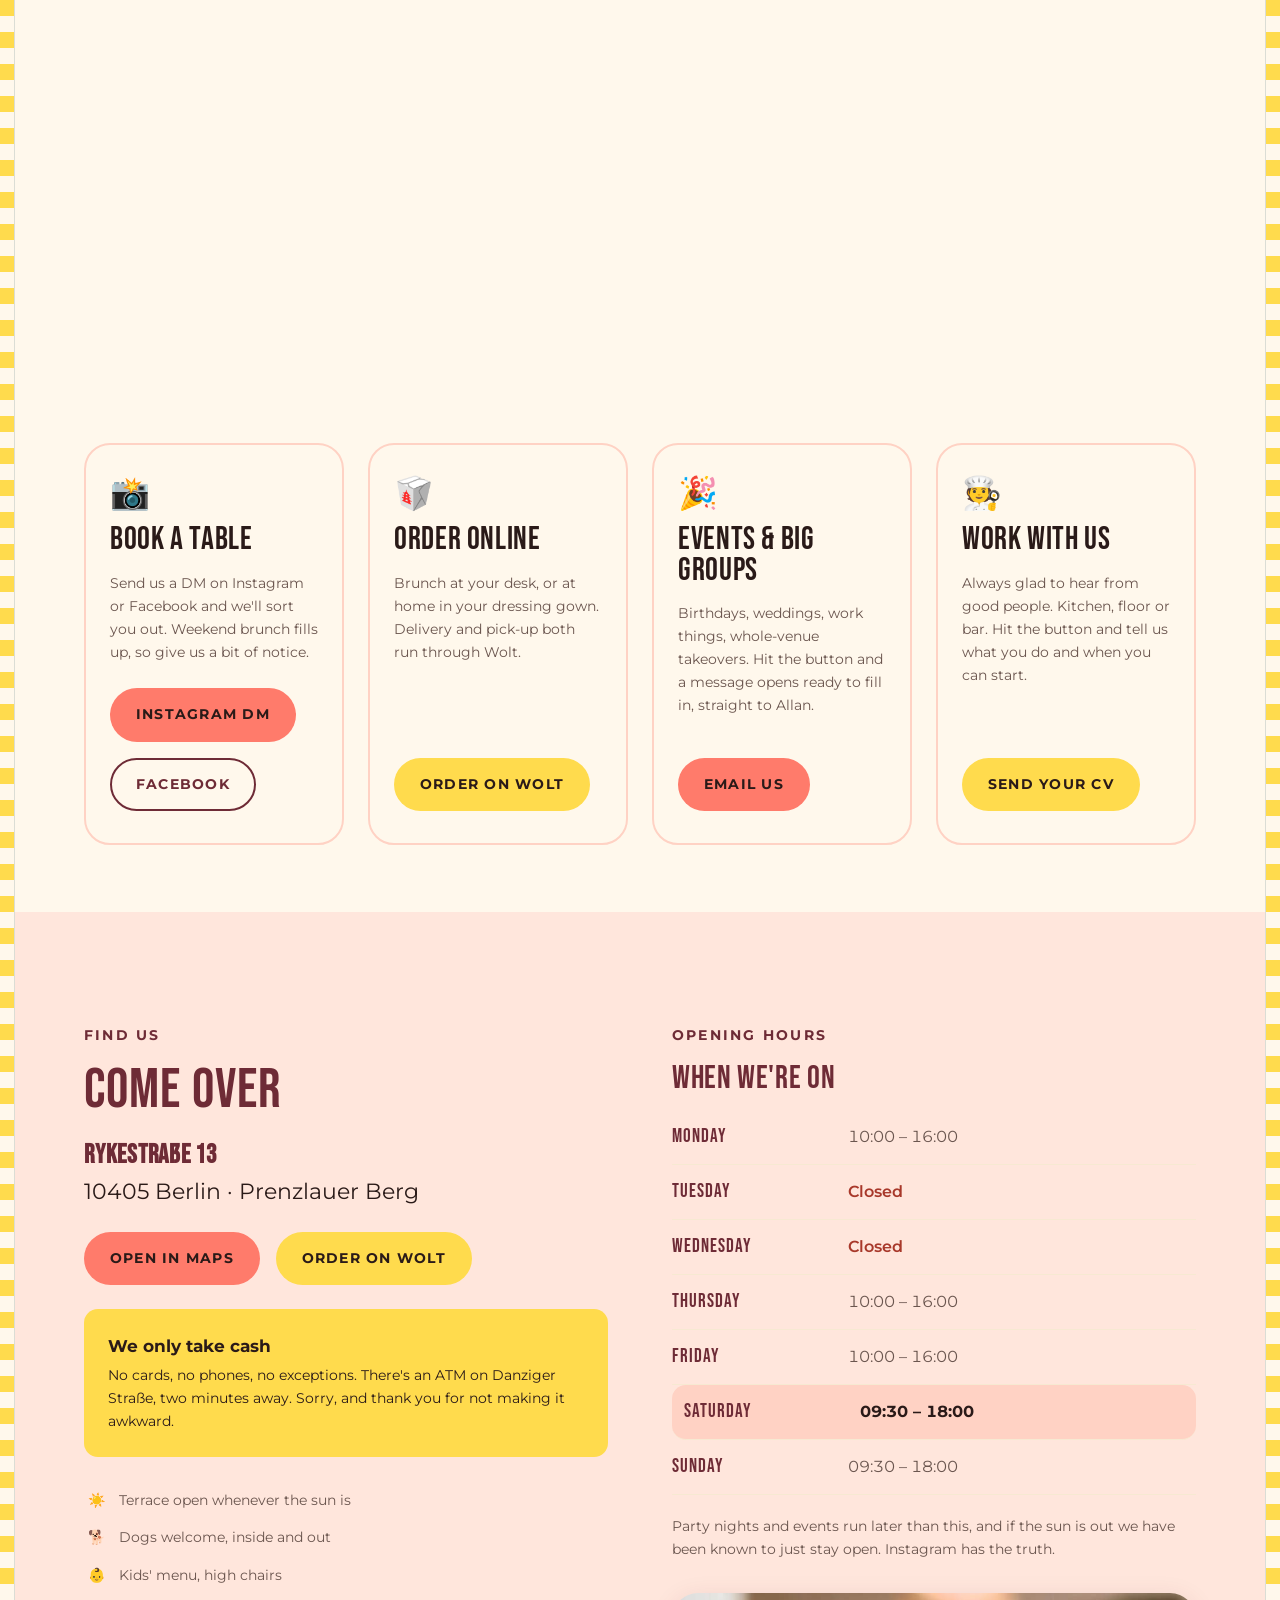
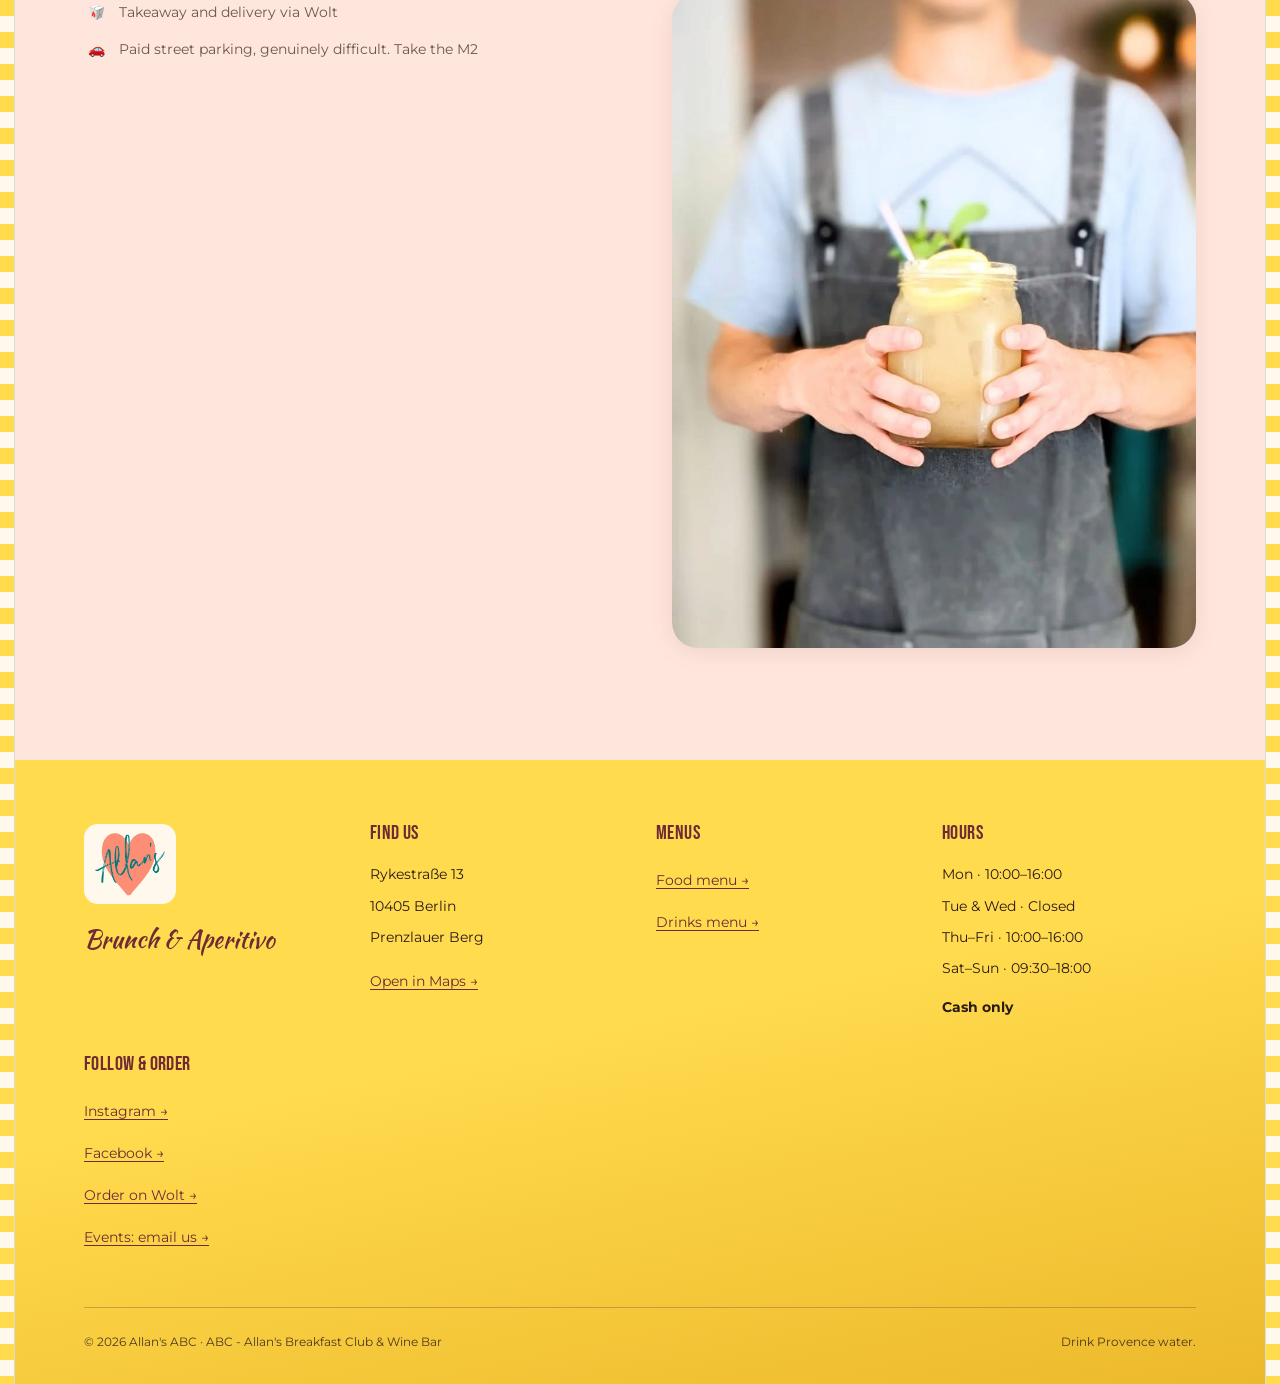
==== commit a434e4e8: "Show the menus as pictures, so Android stops eating the prices Android hands a PDF link to whichever" ====
--- a/site/index.html
+++ b/site/index.html
@@ -154,7 +154,7 @@
 
     <div class="btn-row">
       <a class="btn btn--primary" href="https://www.instagram.com/allans_abc/" target="_blank" rel="noopener">Book a table</a>
-      <a class="btn btn--ghost-light" href="assets/menus/allans-abc-food-menu.pdf" target="_blank" rel="noopener">See the food</a>
+      <a class="btn btn--ghost-light" href="menu.html">See the food</a>
     </div>
 
     <p class="hero__meta">
@@ -261,8 +261,8 @@
     </div>
 
     <div class="menu-cta">
-      <a class="btn btn--primary" href="assets/menus/allans-abc-food-menu.pdf" target="_blank" rel="noopener">Food menu</a>
-      <a class="btn btn--secondary" href="assets/menus/allans-abc-drinks-menu.pdf" target="_blank" rel="noopener">Drinks menu</a>
+      <a class="btn btn--primary" href="menu.html#food">Food menu</a>
+      <a class="btn btn--secondary" href="menu.html#drinks">Drinks menu</a>
     </div>
     <p class="menu-note">Sourdough comes from le Brot Bäckerei. Gluten-free bread from Jute Bäckerei in Mitte, plus €1.50. Full allergen list is on the menu. Cash only, and we don&#39;t split bills.</p>
   </div>
@@ -287,7 +287,7 @@
           <h3>Coffee, tea &amp; the good stuff</h3>
           <p class="price-board__intro">Coffee roasted in Berlin, and everything that comes after it. Spritzes from ten, Bloody Marys for the brave, frosé when the terrace gets going.</p>
           <div class="btn-row" style="margin-top:1.25rem">
-            <a class="btn btn--secondary" href="assets/menus/allans-abc-drinks-menu.pdf" target="_blank" rel="noopener">Drinks menu</a>
+            <a class="btn btn--secondary" href="menu.html#drinks">Drinks menu</a>
           </div>
           <p class="price-board__note">Margaritas: cheaper than therapy. All prices in €, cash only, and we don&#39;t split bills.</p>
         </div>
@@ -479,8 +479,8 @@
       <div>
         <h3>Menus</h3>
         <ul>
-          <li><a href="assets/menus/allans-abc-food-menu.pdf" target="_blank" rel="noopener">Food menu →</a></li>
-          <li><a href="assets/menus/allans-abc-drinks-menu.pdf" target="_blank" rel="noopener">Drinks menu →</a></li>
+          <li><a href="menu.html#food">Food menu →</a></li>
+          <li><a href="menu.html#drinks">Drinks menu →</a></li>
         </ul>
       </div>
 
--- a/site/css/main.css
+++ b/site/css/main.css
@@ -295,11 +295,13 @@
      lighter (#007D76 and up) drops the headline under 3:1. */
   background: linear-gradient(
     to top,
-    rgba(0, 95, 96, 0.95) 0%,
-    rgba(0, 95, 96, 0.90) 26%,
-    rgba(0, 105, 102, 0.78) 52%,
-    rgba(0, 125, 118, 0.42) 76%,
-    rgba(0, 146, 138, 0.18) 100%
+    rgba(55, 91, 91, 0.88) 0%,
+    rgba(55, 91, 91, 0.87) 12%,
+    rgba(57, 94, 94, 0.845) 36%,
+    rgba(59, 98, 97, 0.79) 47%,
+    rgba(62, 103, 102, 0.675) 57%,
+    rgba(75, 124, 121, 0.22) 80%,
+    rgba(84, 140, 137, 0.05) 100%
   );
 }
 
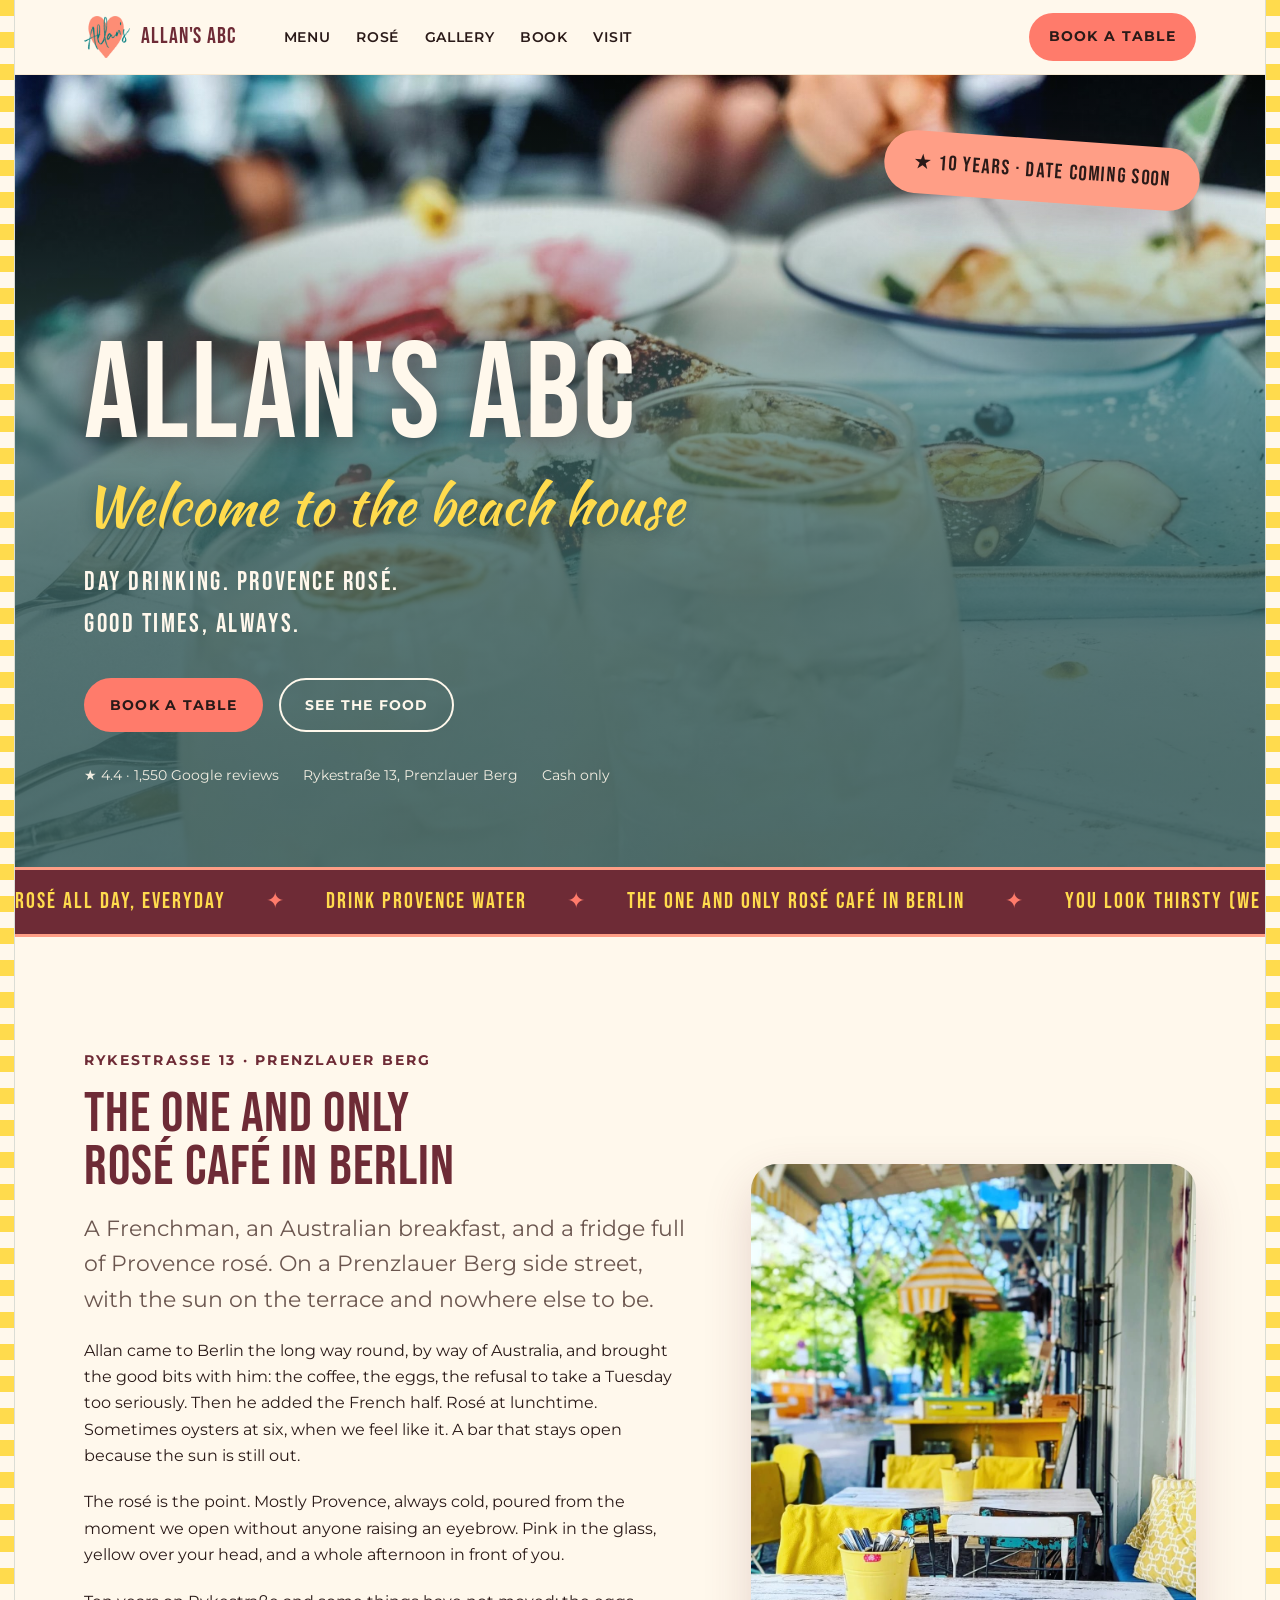
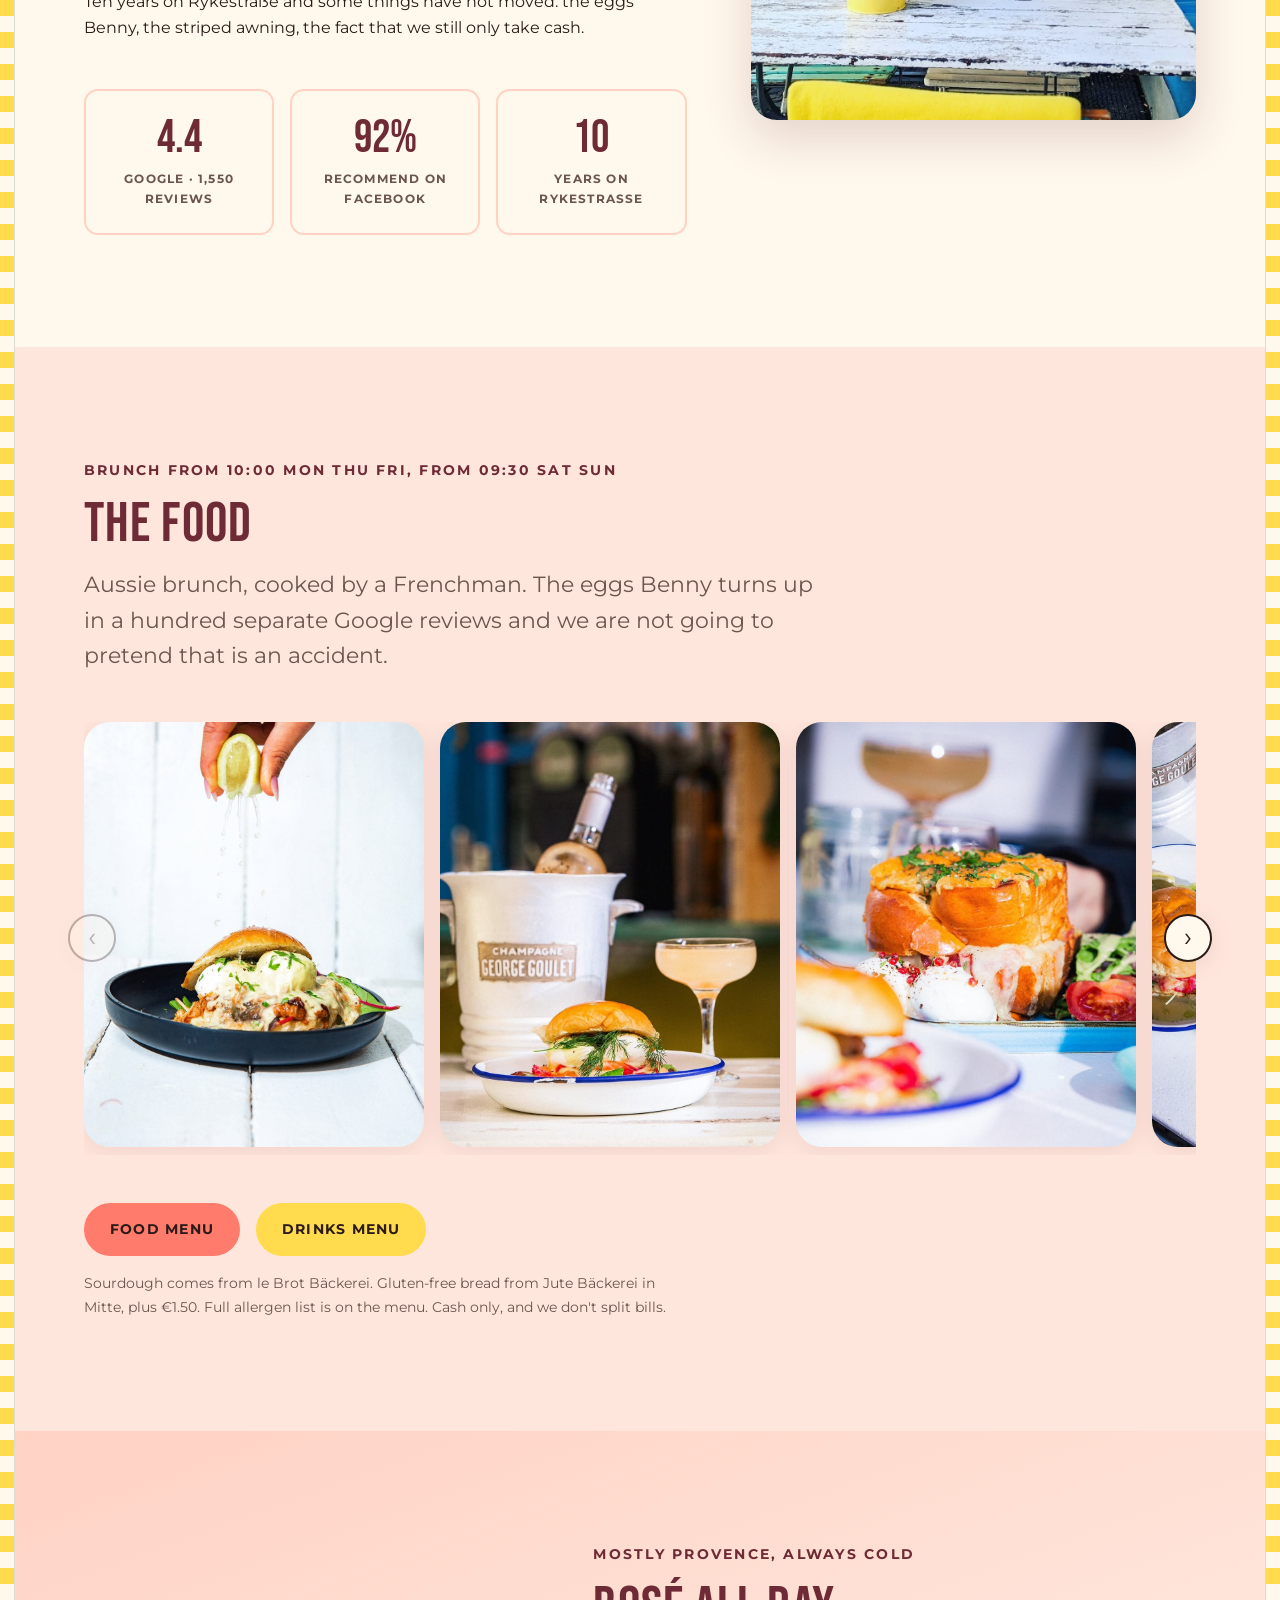
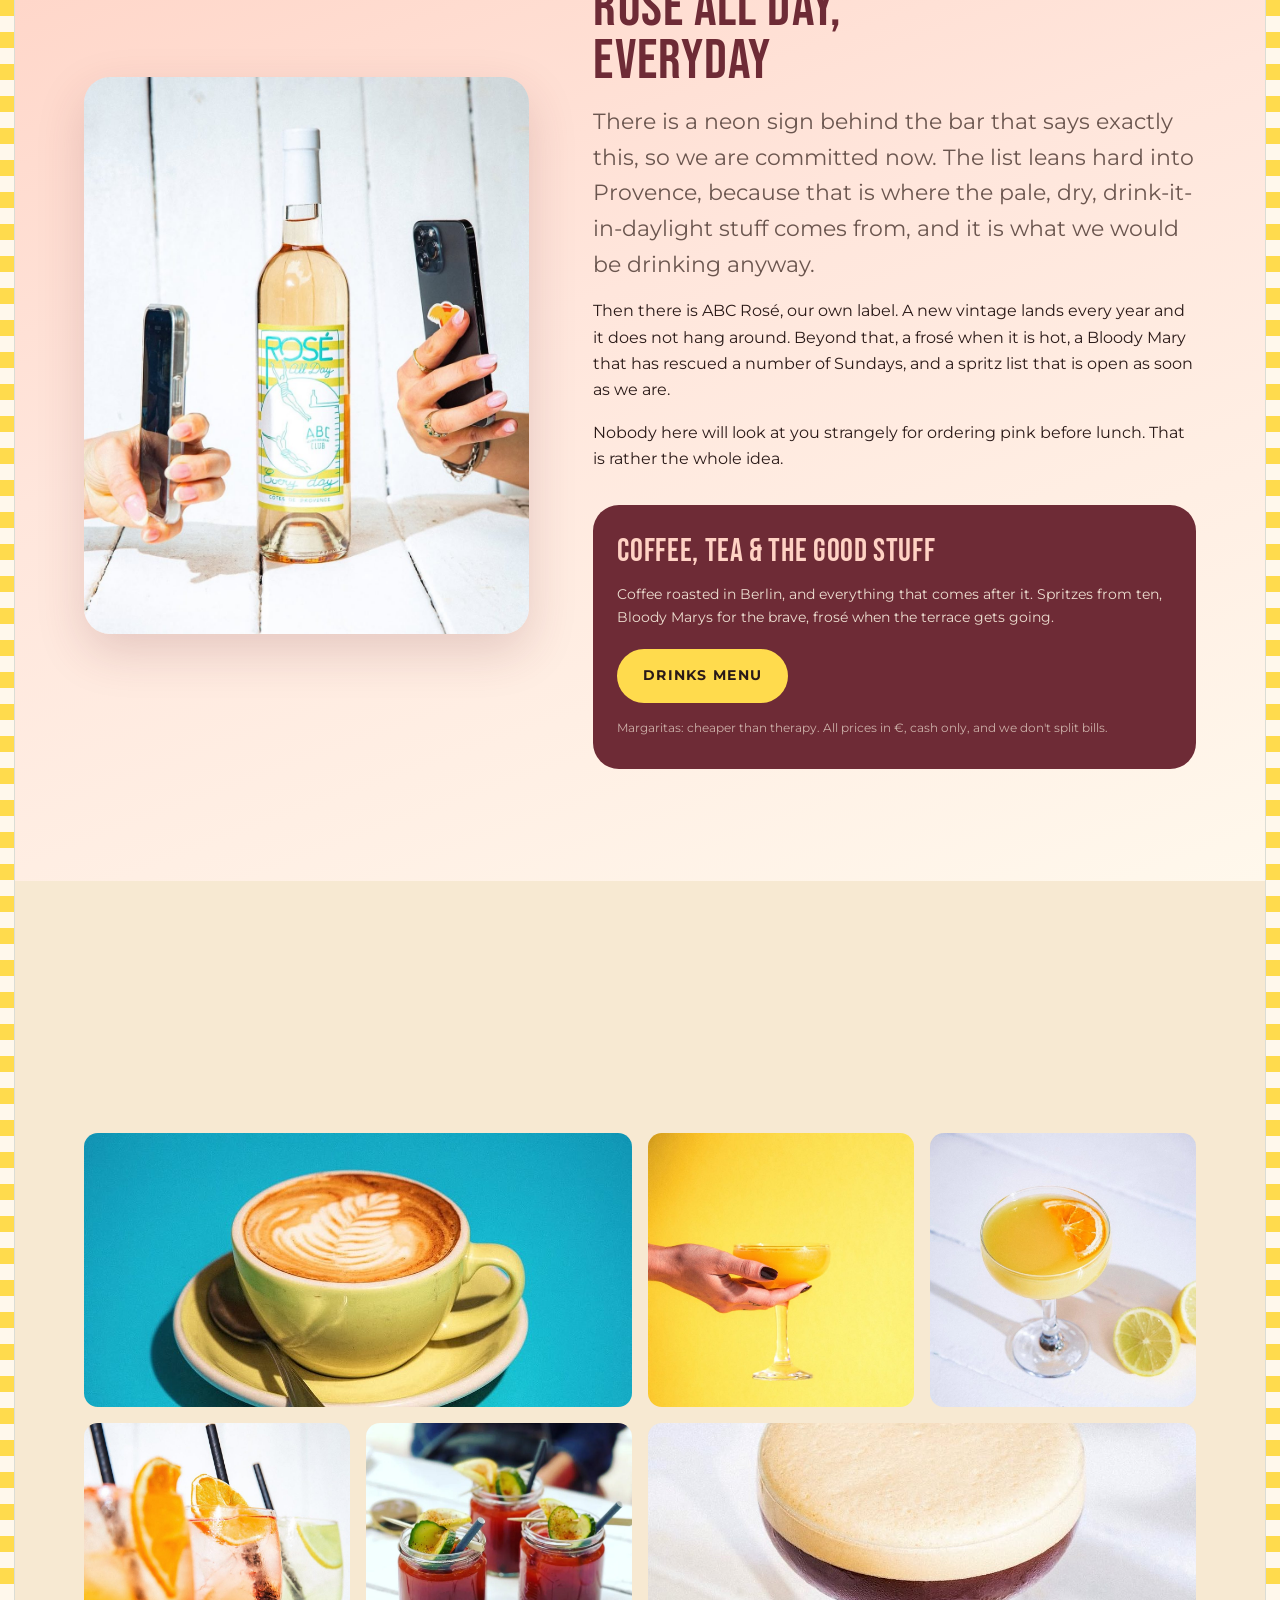
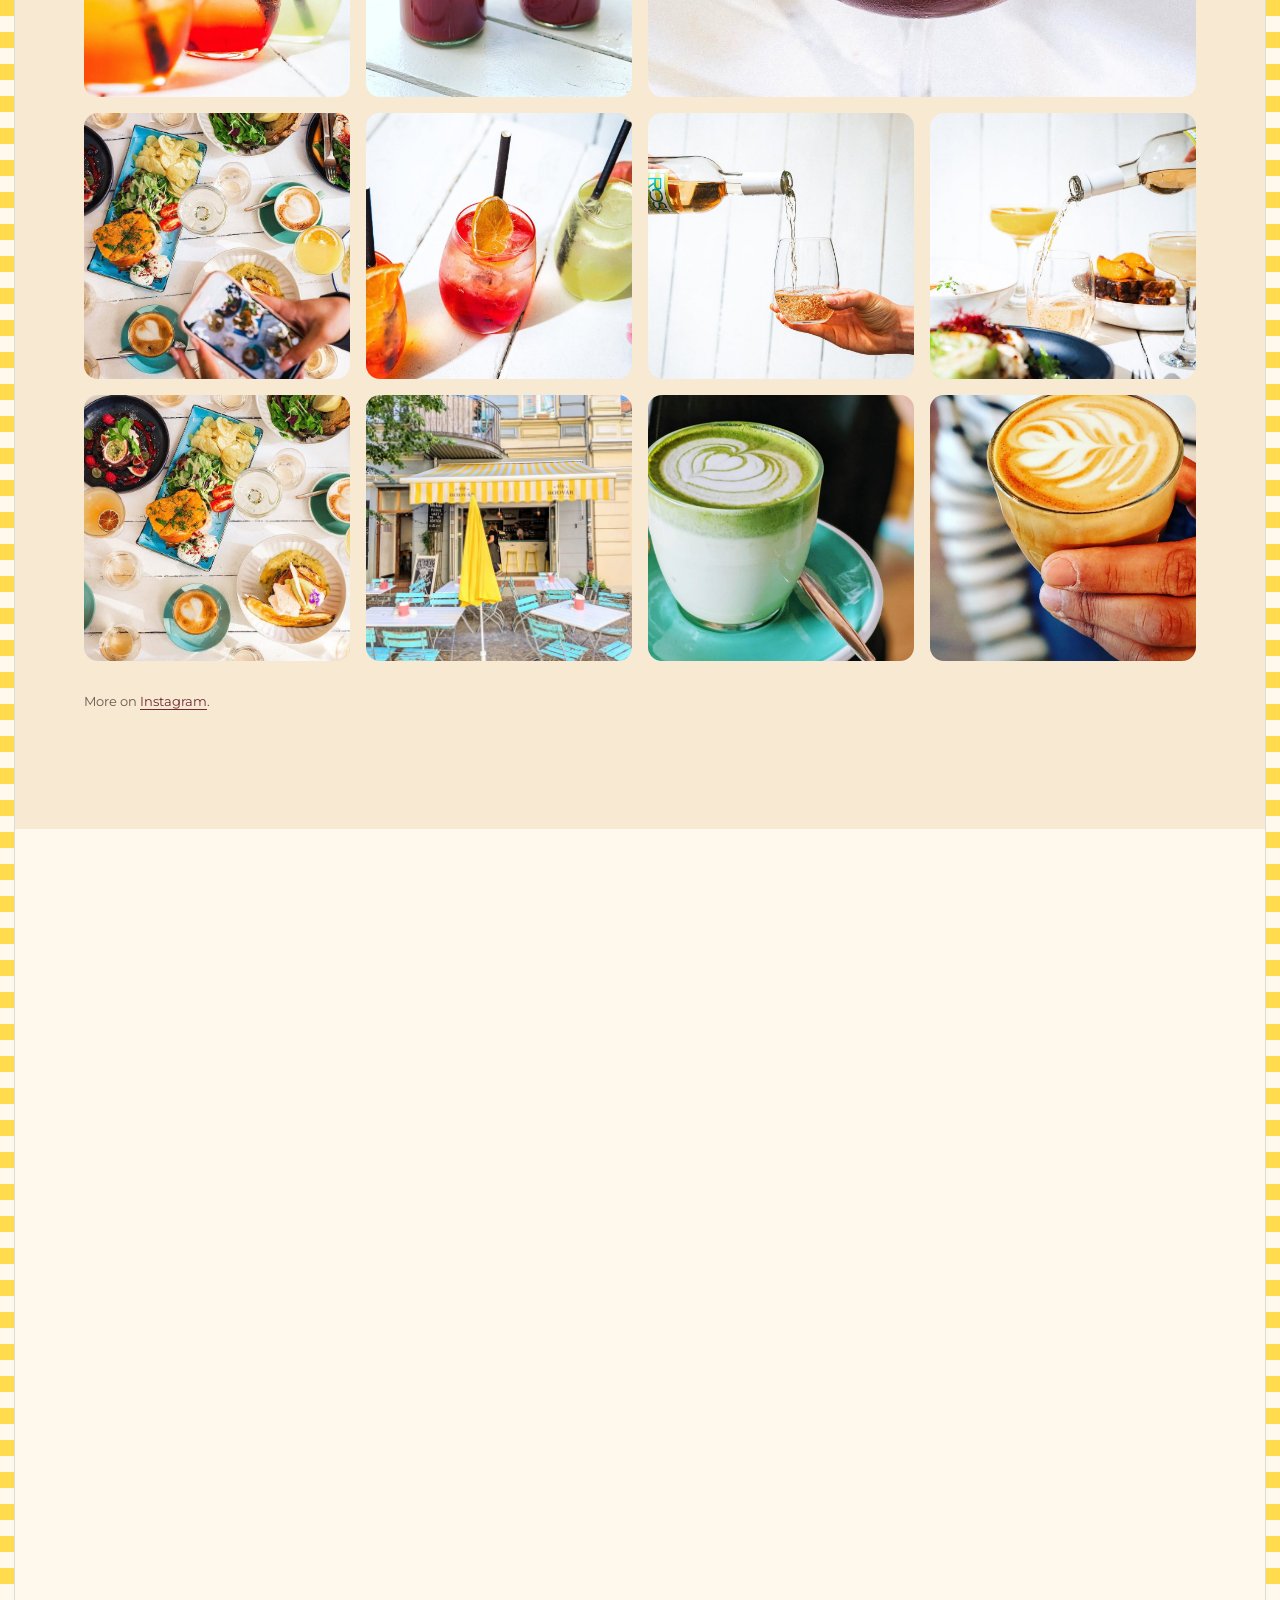
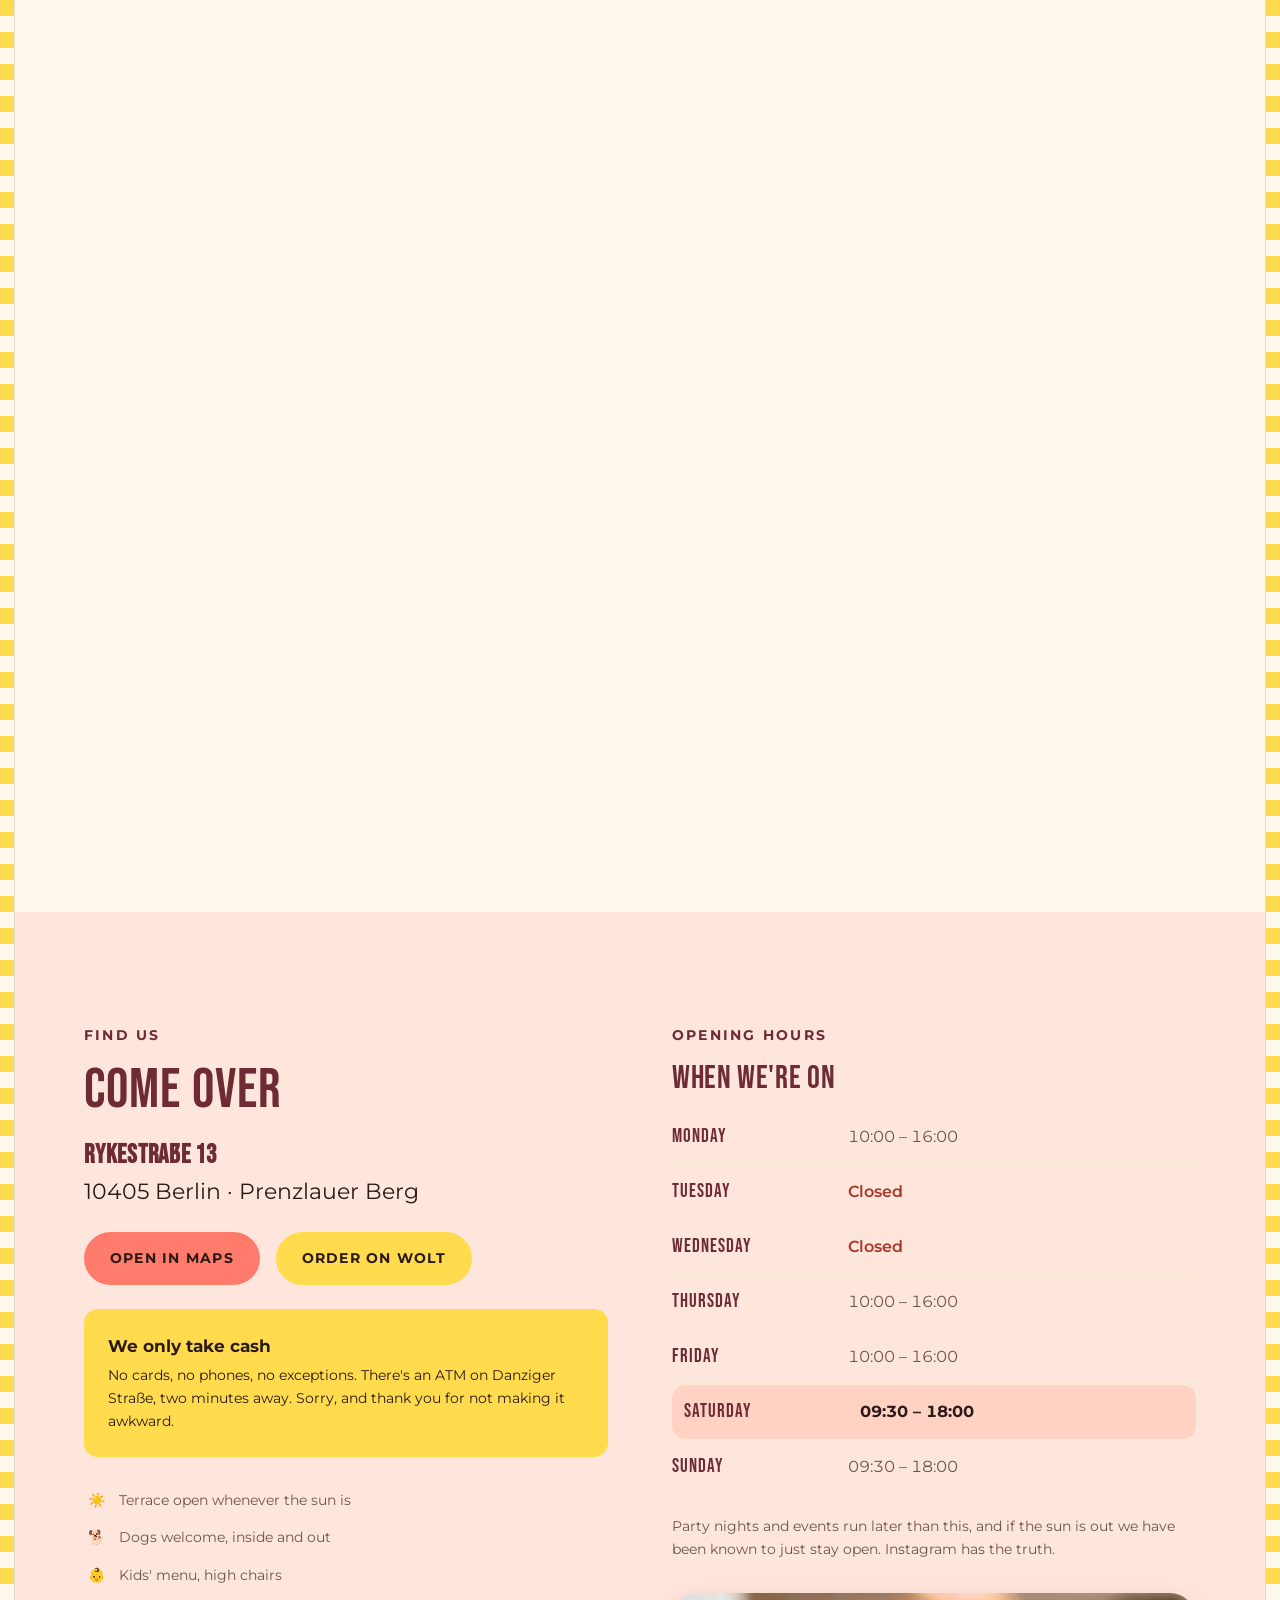
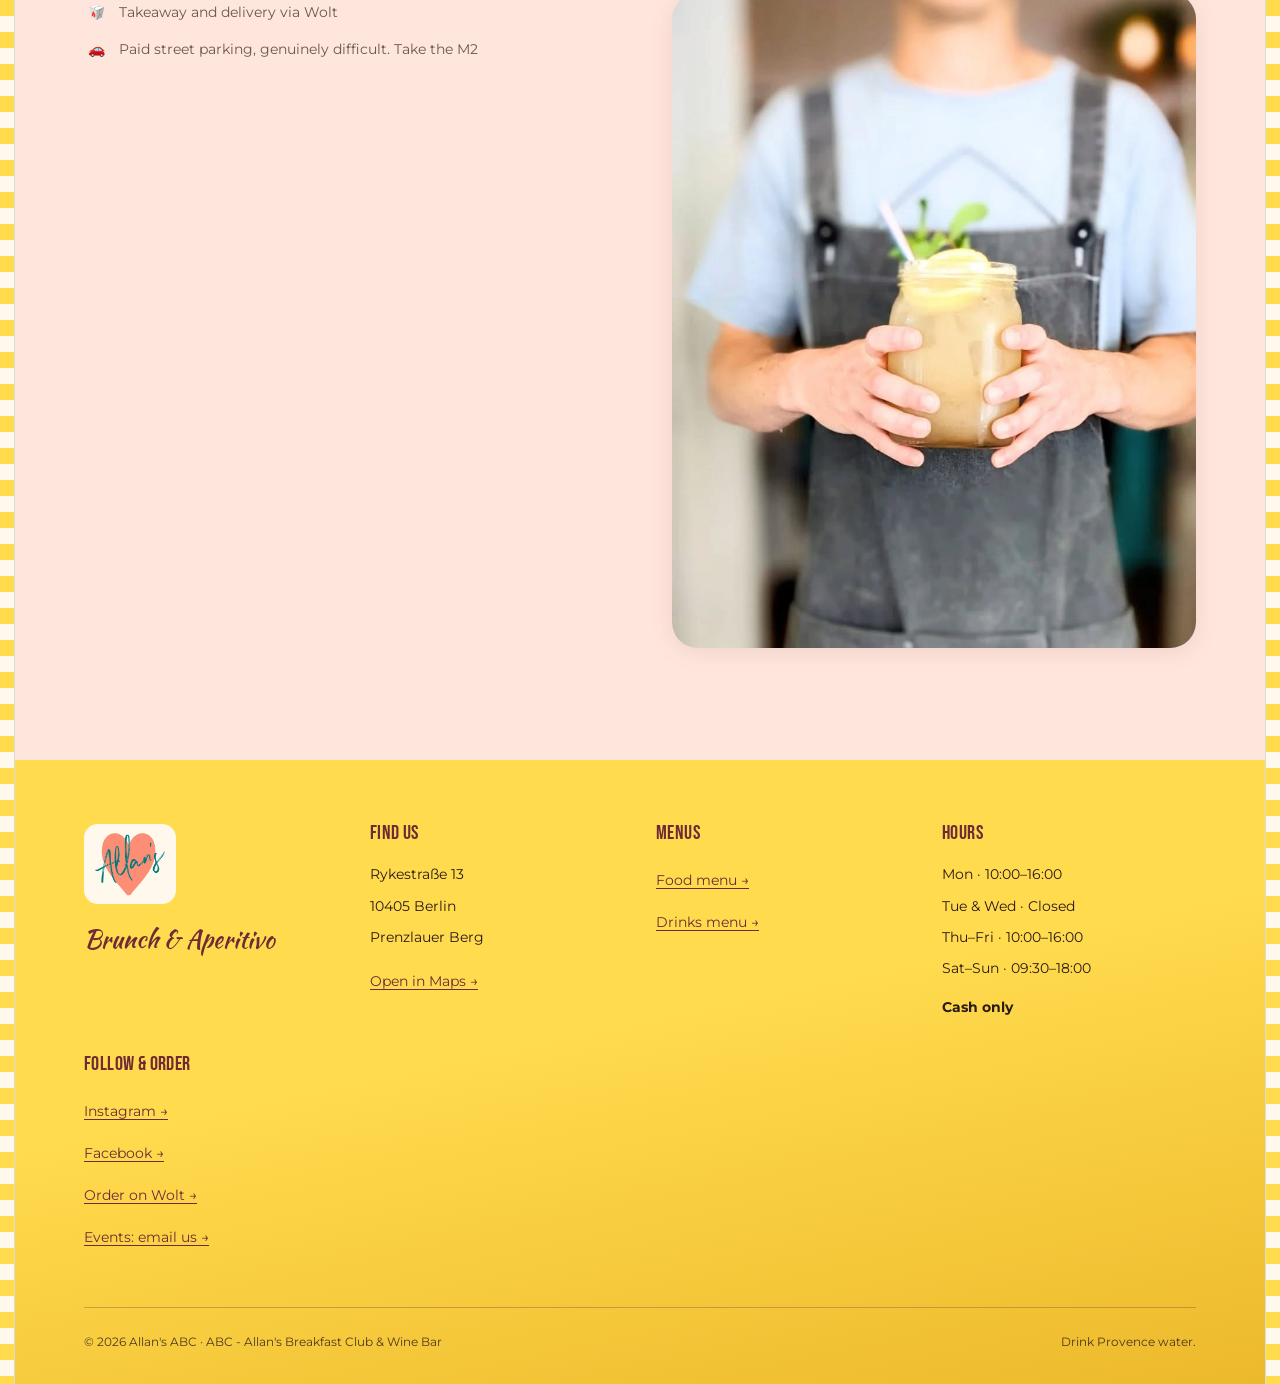
==== commit 3f612a77: "Say 'date coming soon' for the tenth birthday, since the day is not fixed The 5 September date is of" ====
--- a/site/index.html
+++ b/site/index.html
@@ -147,7 +147,7 @@
   </div>
 
   <div class="wrap hero__inner">
-    <p class="hero__badge">★ 10 years · Sat 5 Sept</p>
+    <p class="hero__badge">★ 10 years · Date coming soon</p>
     <h1 class="hero__title">Allan&#39;s ABC</h1>
     <p class="hero__script">Welcome to the beach house</p>
     <p class="hero__tagline">Day drinking. Provence rosé.<br>Good times, always.</p>
@@ -335,12 +335,12 @@
         <img src="assets/img/team-cheers.jpg" alt="Two of the team laughing together behind the bar with drinks in hand" loading="lazy">
       </div>
       <div class="event__body">
-        <p class="event__date">Saturday 5 September · 11:00–20:00</p>
+        <p class="event__date">Date coming soon</p>
         <h2>Ten years of Allan&#39;s</h2>
-        <p>A decade on Rykestraße. Doors at eleven, open till eight. Food, a great deal of rosé, records, and everyone who has kept the place going since 2015.</p>
-        <p style="font-family:var(--font-script);font-size:1.5rem;color:var(--abc-coral)">Book your spot or just drop by.</p>
+        <p>A decade on Rykestraße. Food, a great deal of rosé, records, and everyone who has kept the place going since 2015. We are still settling on the day, so consider this fair warning.</p>
+        <p style="font-family:var(--font-script);font-size:1.5rem;color:var(--abc-coral)">We&#39;ll shout as soon as it&#39;s set.</p>
         <div class="btn-row">
-          <a class="btn btn--secondary" href="https://www.instagram.com/allans_abc/" target="_blank" rel="noopener">Save your spot</a>
+          <a class="btn btn--secondary" href="https://www.instagram.com/allans_abc/" target="_blank" rel="noopener">Follow for the date</a>
         </div>
       </div>
     </article>
--- a/site/css/main.css
+++ b/site/css/main.css
@@ -617,6 +617,70 @@
   color: var(--text-muted);
 }
 
+/* --- Menu page (menu.html) ------------------------------------------------
+   The menus are shown as page images, never as an embedded PDF. Android hands
+   PDF links to whichever viewer happens to be installed, and some of those
+   reflow the layout and drop the right-hand price column. The PDF itself stays
+   one tap away and opens in its own tab, so it is a destination, not part of
+   the page.
+
+   The page images are the loudest thing here, so everything around them is
+   given room: the tabs breathe above, each menu's heading sits on its own rule,
+   and consecutive pages are spaced rather than stacked edge to edge. Spacing
+   uses the same --sp scale as the rest of the site and eases down on phones.
+   -------------------------------------------------------------------------- */
+.menu-tabs {
+  display: flex;
+  flex-wrap: wrap;
+  gap: var(--sp-2);
+  margin-bottom: var(--sp-6);
+}
+
+.menu-doc {
+  margin-bottom: var(--sp-7);
+  /* the header is sticky, so #food / #drinks need room to clear it */
+  scroll-margin-top: clamp(5rem, 8vw, 7rem);
+}
+.menu-doc:last-of-type { margin-bottom: var(--sp-5); }
+
+.menu-doc__head {
+  display: flex;
+  flex-wrap: wrap;
+  align-items: center;
+  justify-content: space-between;
+  gap: var(--sp-2);
+  margin-bottom: var(--sp-4);
+  padding-bottom: var(--sp-2);
+  border-bottom: 2px solid var(--rule);
+}
+.menu-doc__head h3 { margin: 0; }
+
+/* Capped rather than full-bleed: a page image stretched to the 1240px wrap is
+   larger than the sheet ever is in the hand, and the type starts to look loose. */
+.menu-page {
+  margin: 0 auto var(--sp-4);
+  max-width: 760px;
+  border-radius: var(--radius);
+  overflow: hidden;
+  background: var(--abc-sand);
+  box-shadow: var(--shadow);
+}
+.menu-page:last-child { margin-bottom: 0; }
+.menu-page img { display: block; width: 100%; height: auto; }
+
+.menu-doc + .menu-note { margin-top: var(--sp-5); }
+
+@media (max-width: 599px) {
+  .menu-tabs { margin-bottom: var(--sp-5); }
+  .menu-doc { margin-bottom: var(--sp-6); }
+  .menu-doc:last-of-type { margin-bottom: var(--sp-4); }
+  .menu-doc__head { margin-bottom: var(--sp-3); }
+  .menu-page { margin-bottom: var(--sp-3); }
+  /* full-width taps, and the tabs split the row evenly */
+  .menu-tabs .btn { flex: 1 1 auto; justify-content: center; }
+  .menu-doc__head .btn { width: 100%; justify-content: center; }
+}
+
 /* --- Gallery -------------------------------------------------------------- */
 .gallery {
   display: grid;
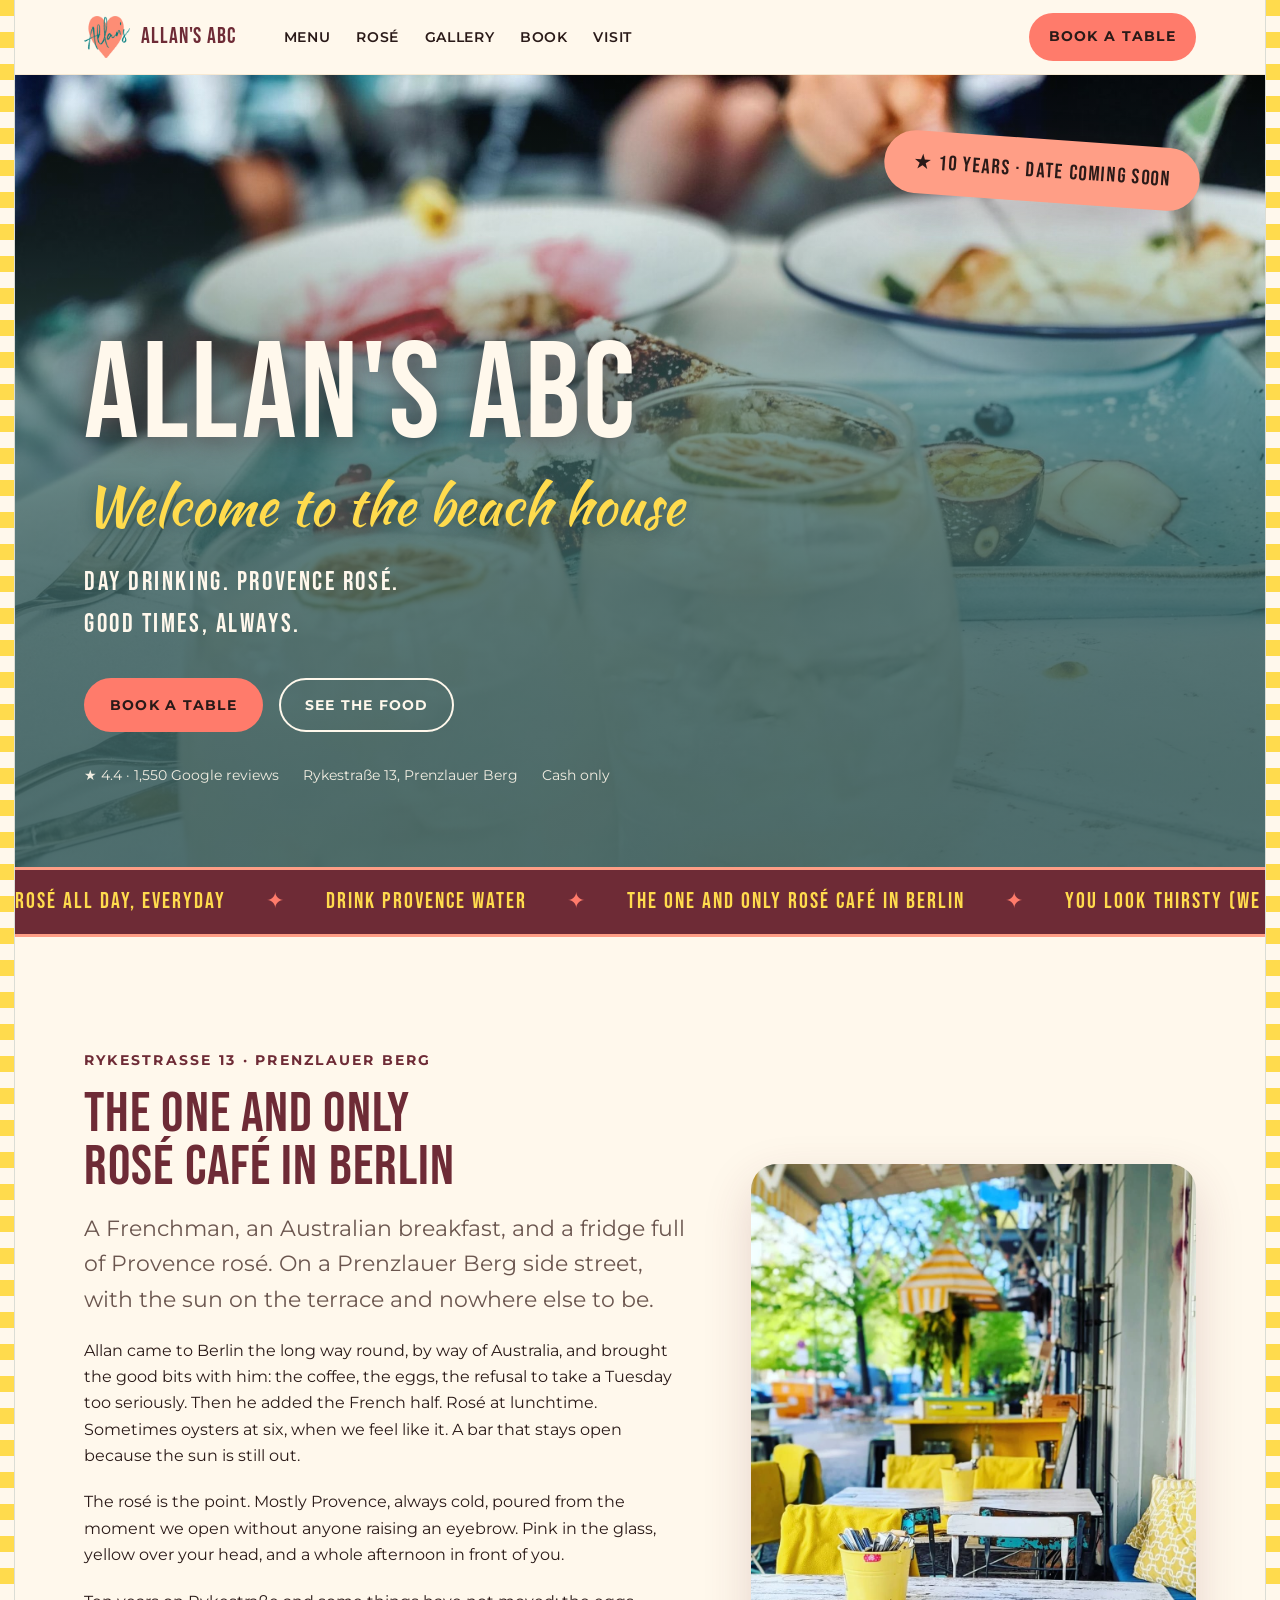
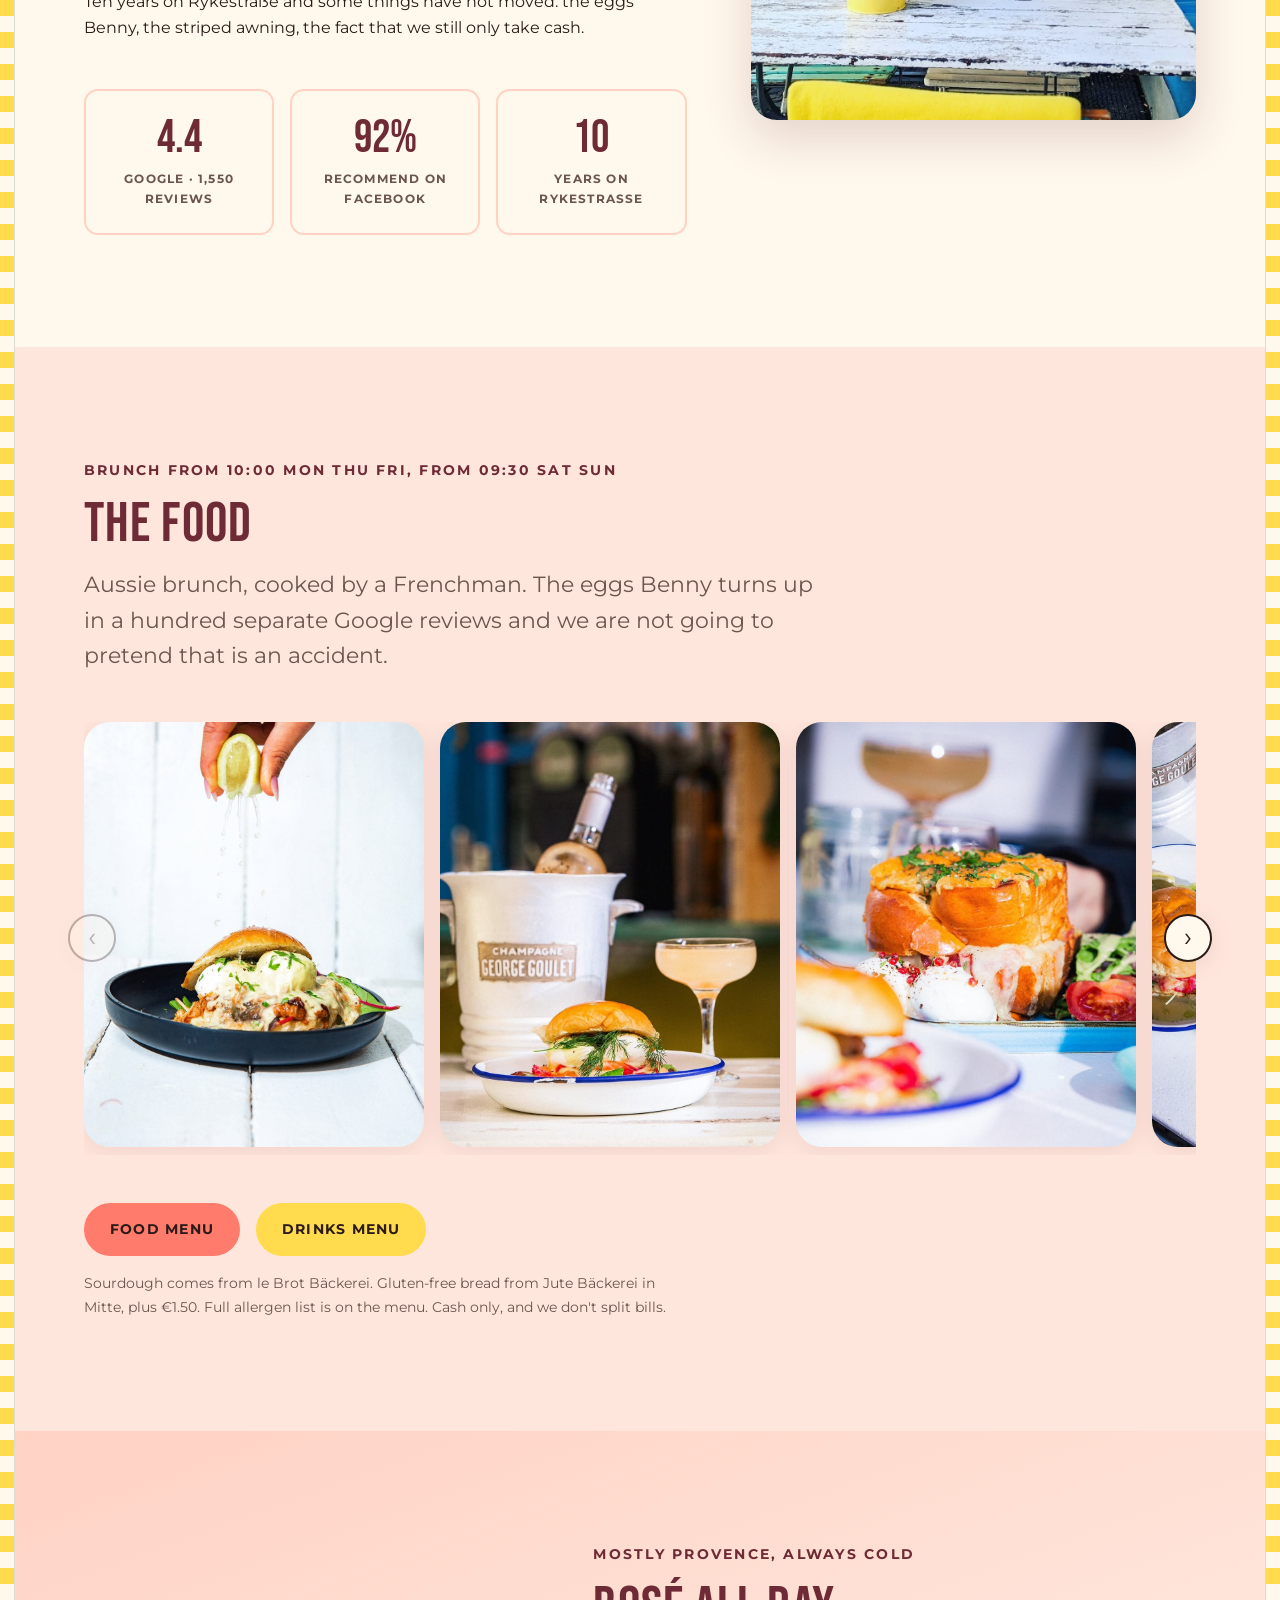
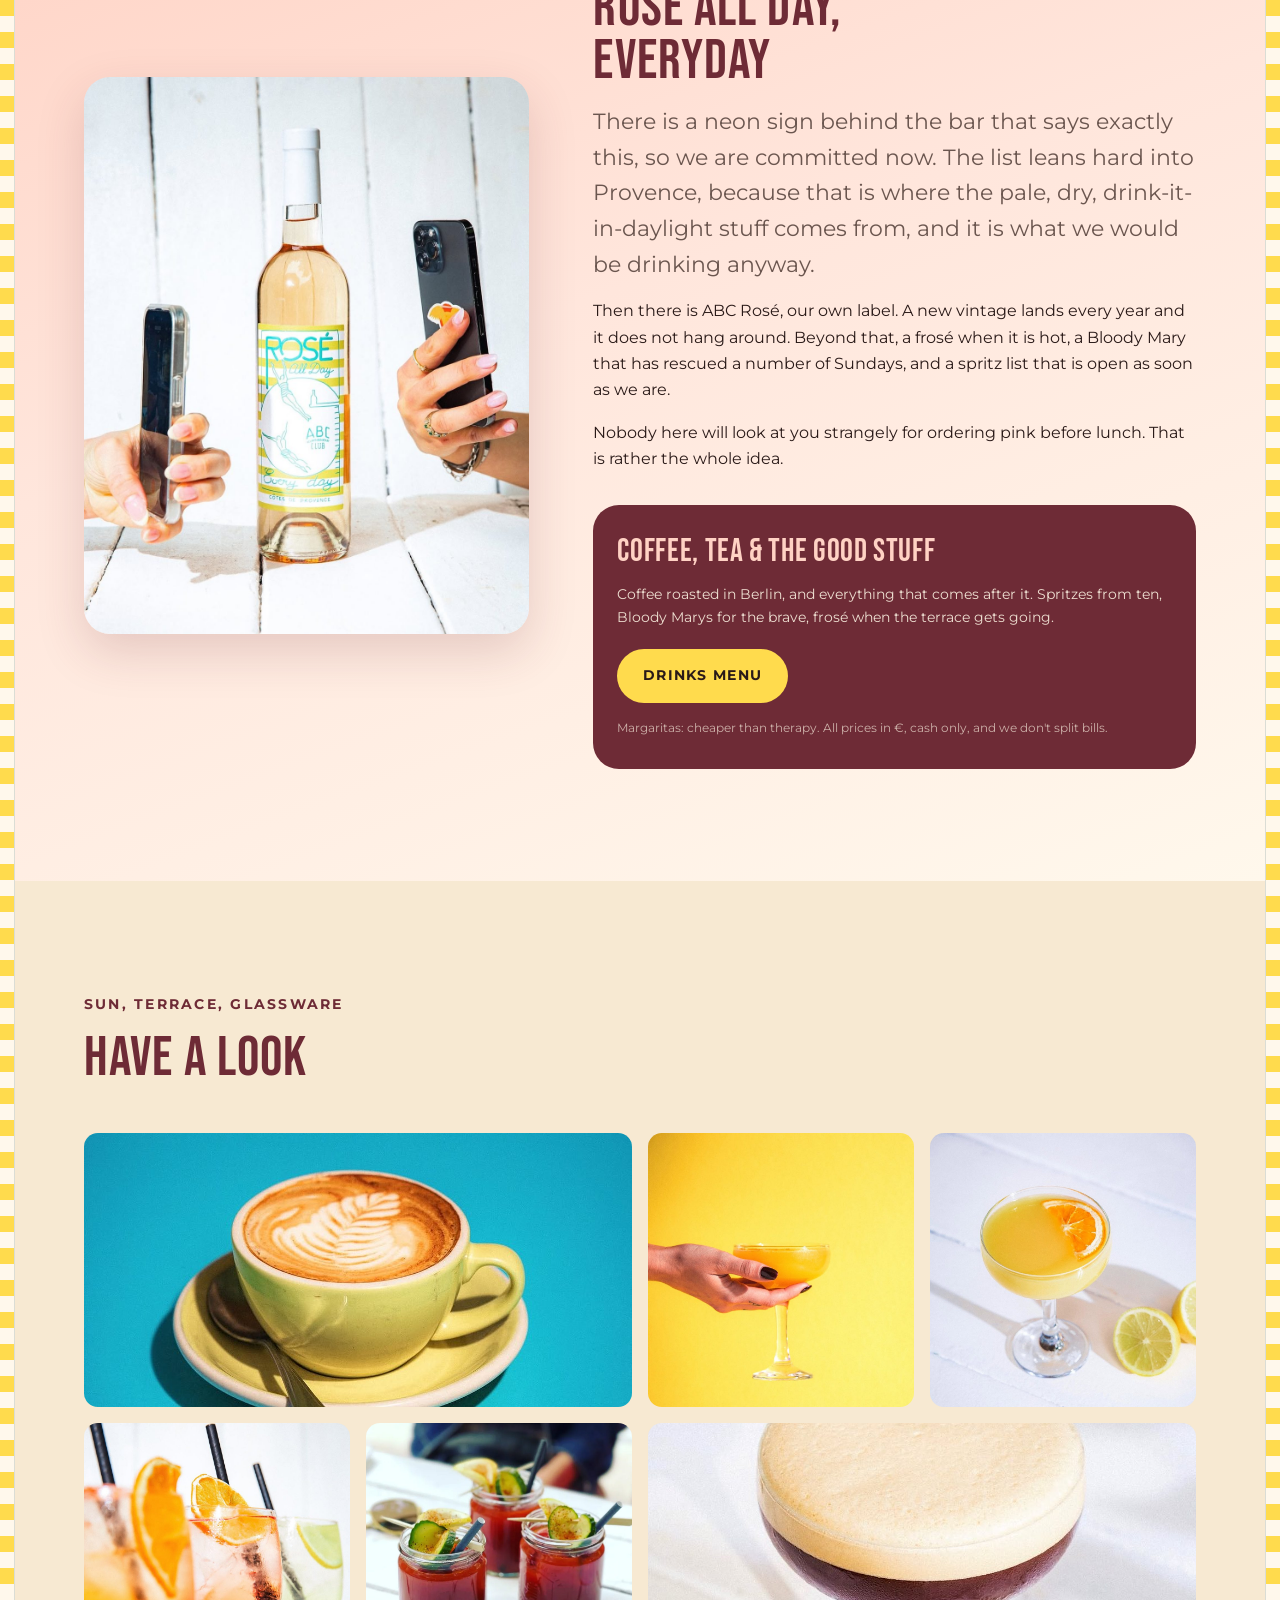
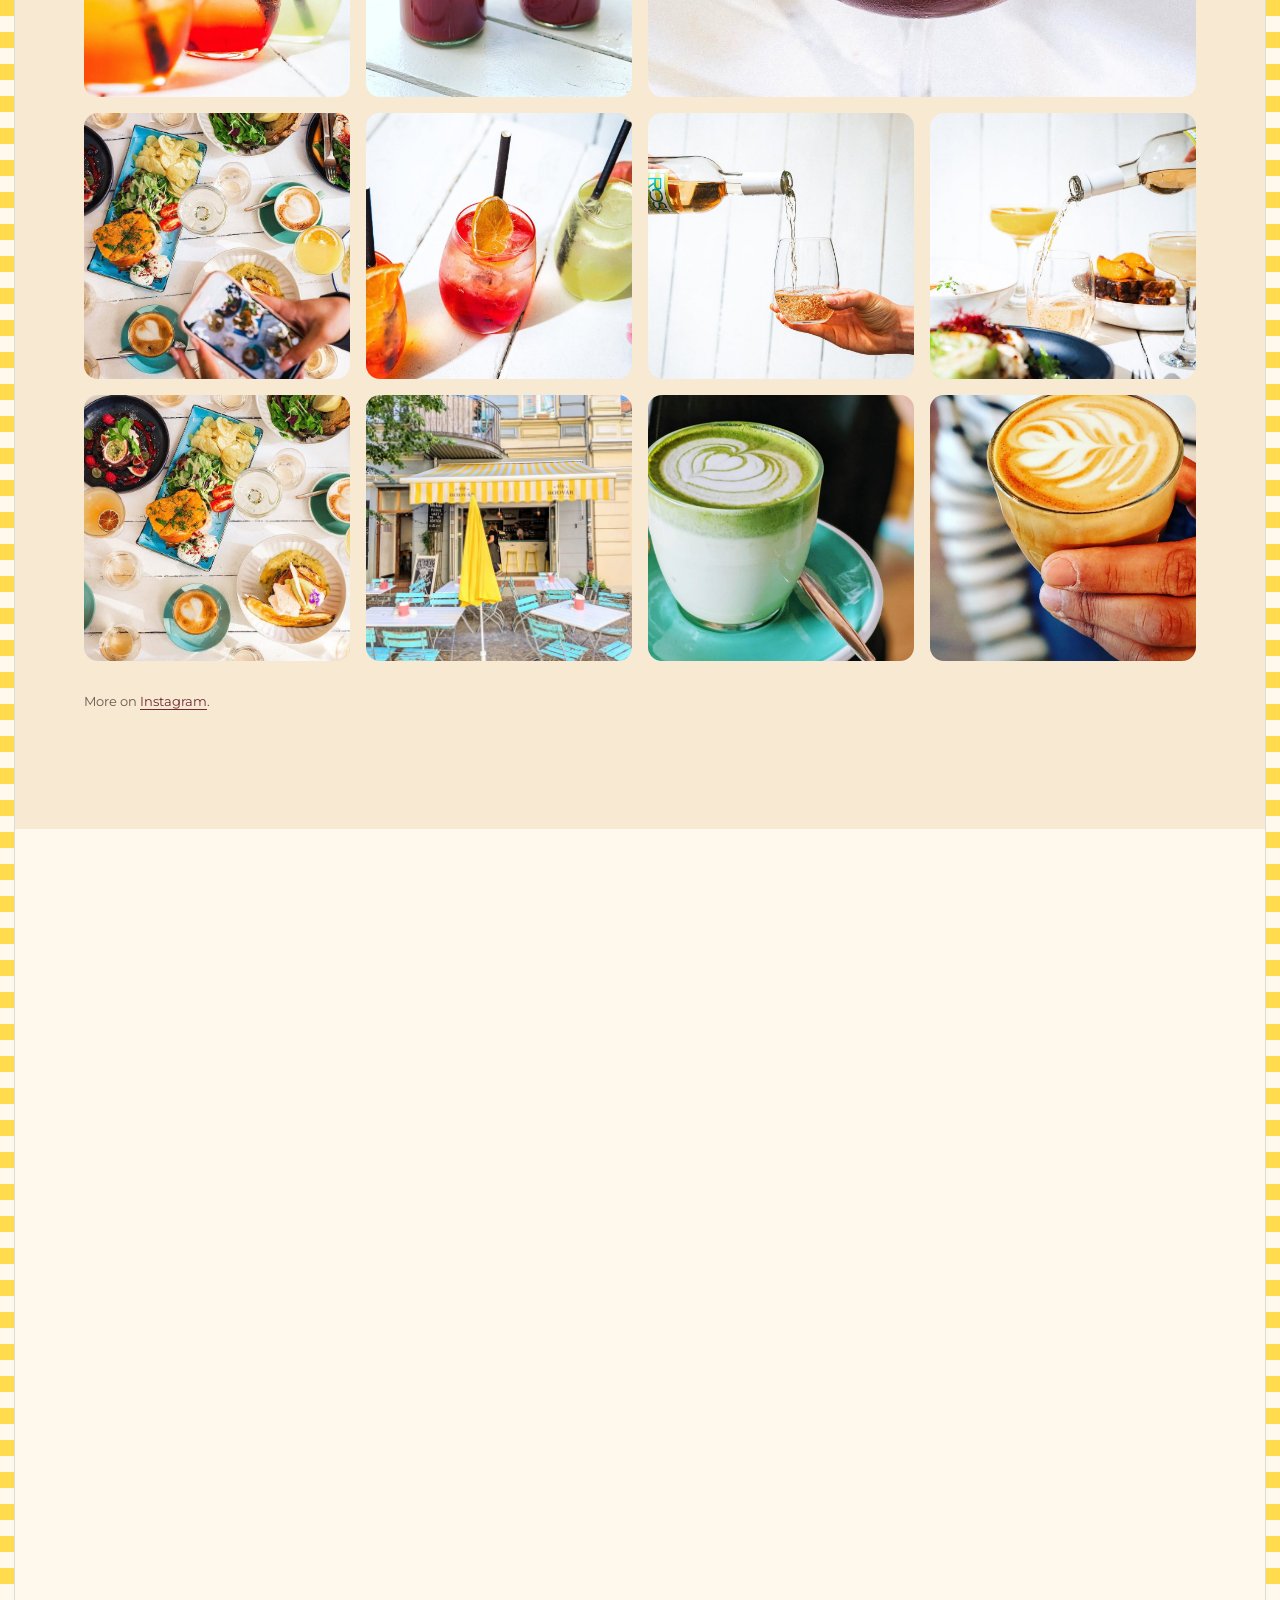
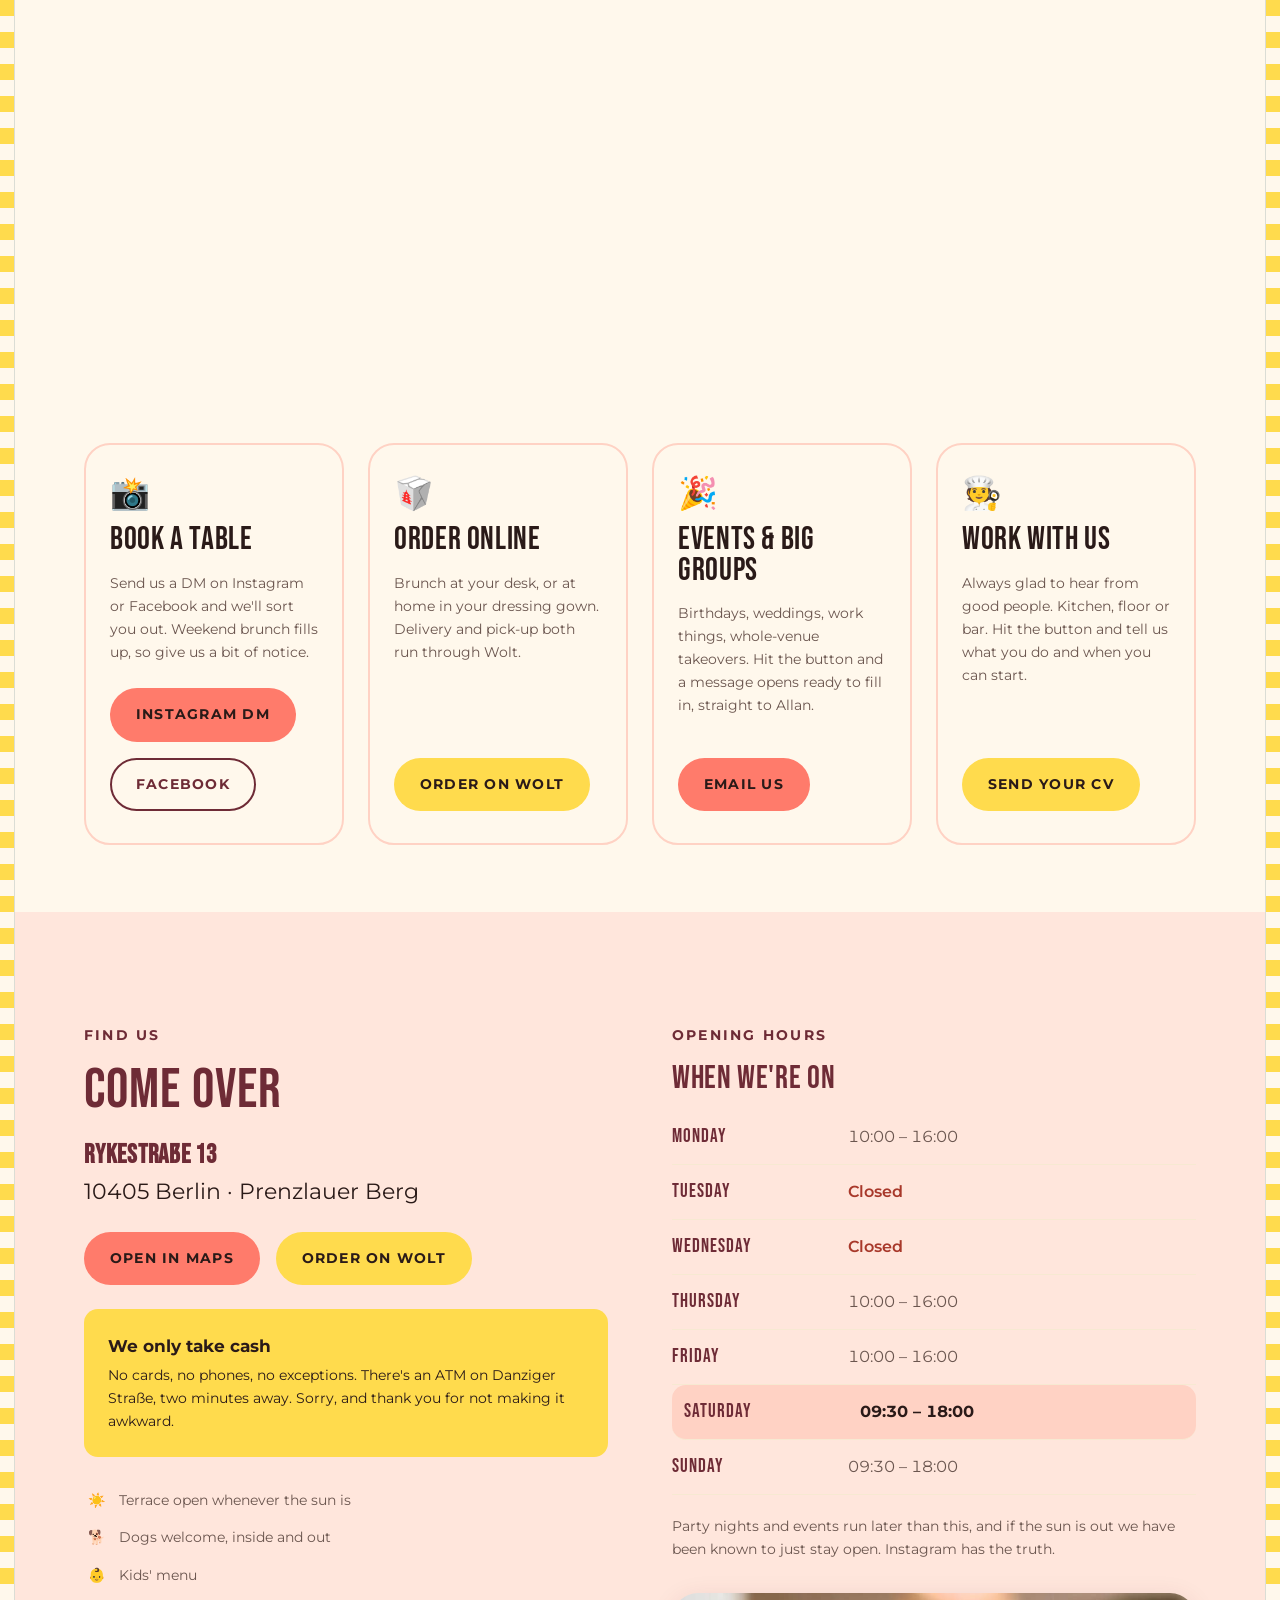
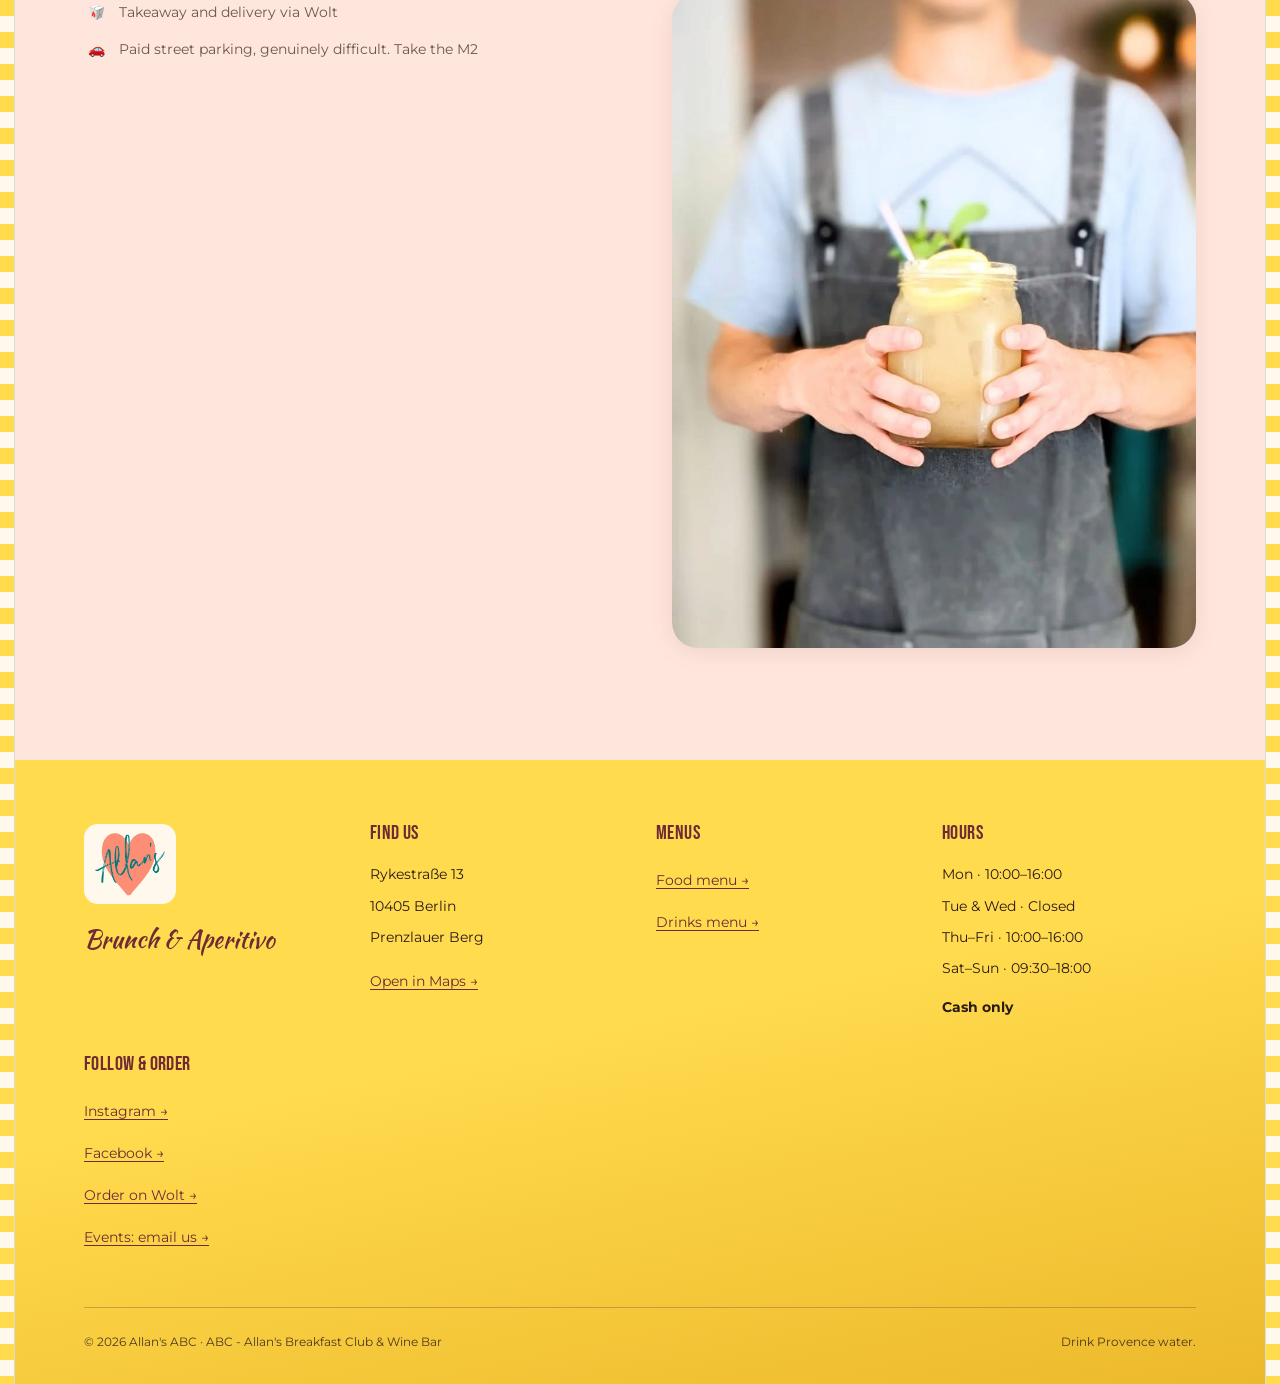
==== commit ef0cbffa: "Drop high chairs from the visit facts Co-Authored-By: Claude Opus 5 <noreply@anthropic.com> Claude-S" ====
--- a/site/index.html
+++ b/site/index.html
@@ -426,7 +426,7 @@
         <ul class="info-list">
           <li><span aria-hidden="true">☀️</span><span>Terrace open whenever the sun is</span></li>
           <li><span aria-hidden="true">🐕</span><span>Dogs welcome, inside and out</span></li>
-          <li><span aria-hidden="true">👶</span><span>Kids&#39; menu, high chairs</span></li>
+          <li><span aria-hidden="true">👶</span><span>Kids&#39; menu</span></li>
           <li><span aria-hidden="true">🥡</span><span>Takeaway and delivery via Wolt</span></li>
           <li><span aria-hidden="true">🚗</span><span>Paid street parking, genuinely difficult. Take the M2</span></li>
         </ul>
